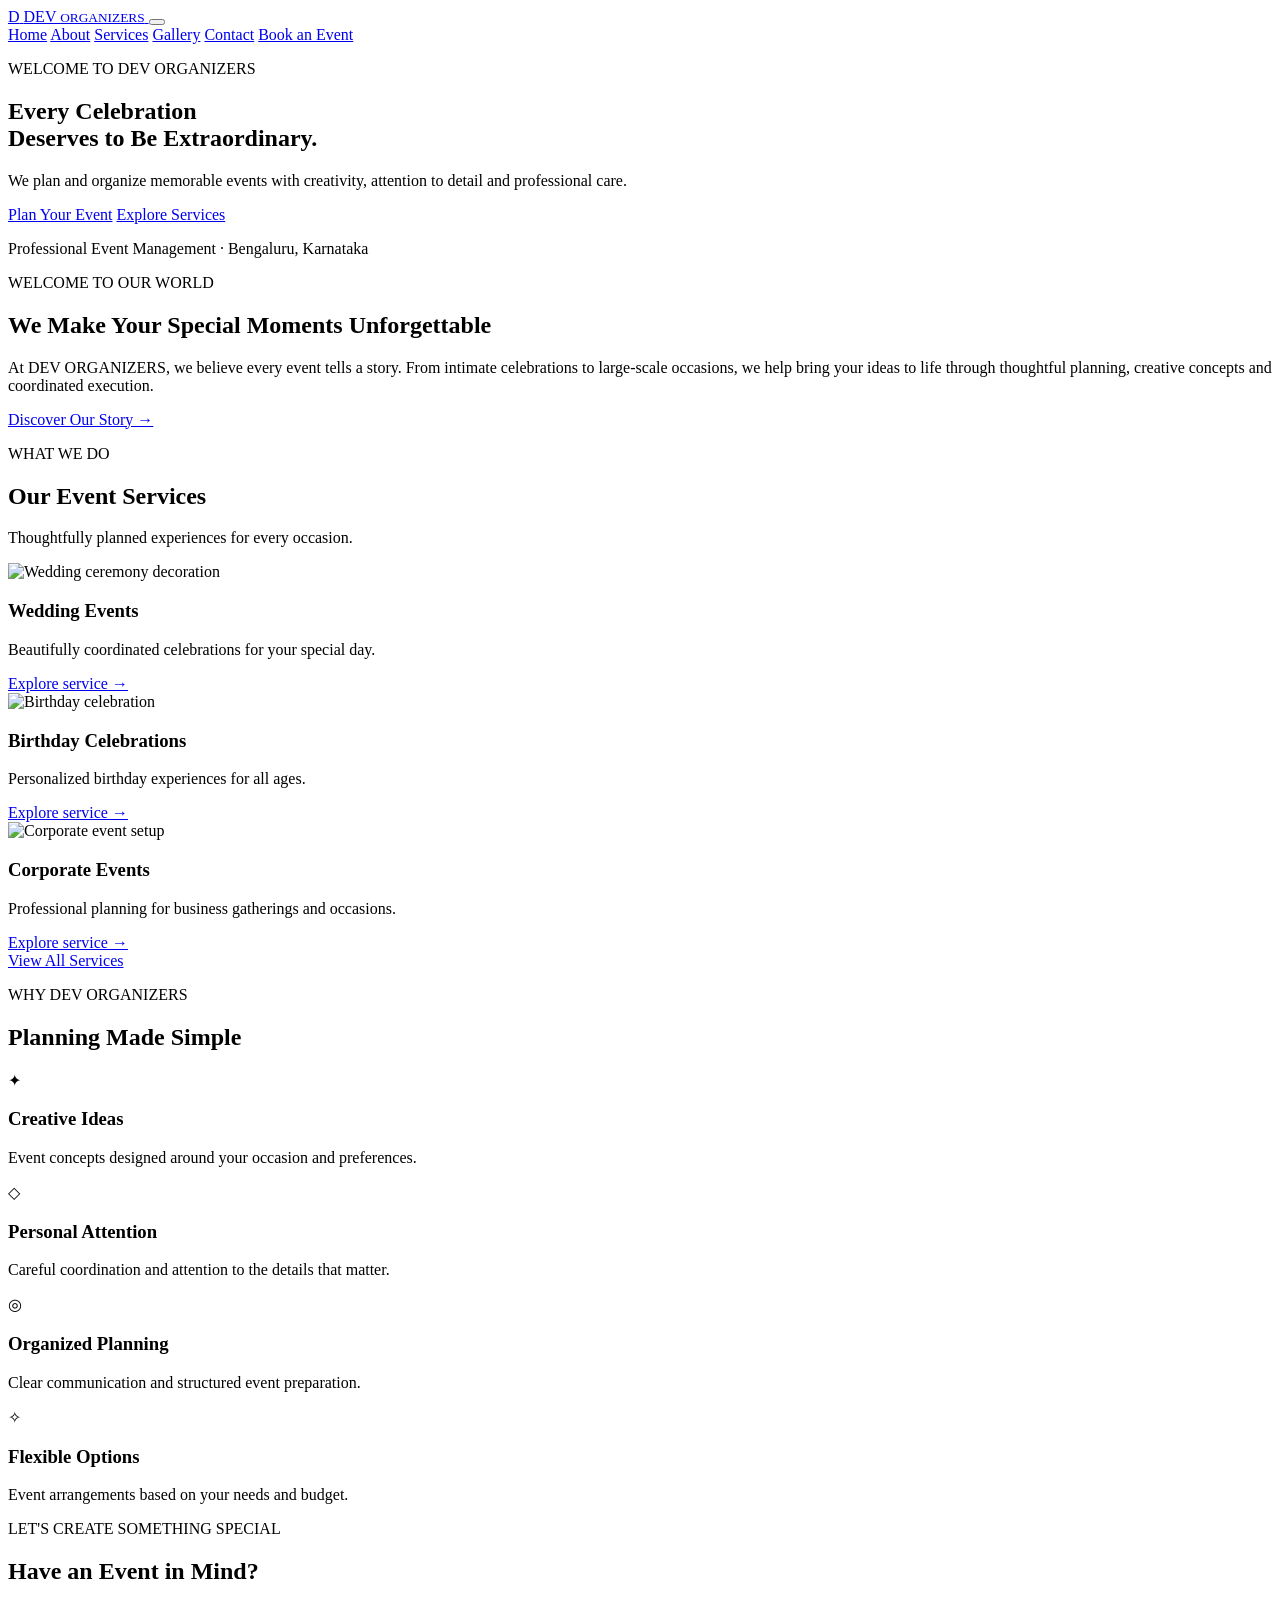
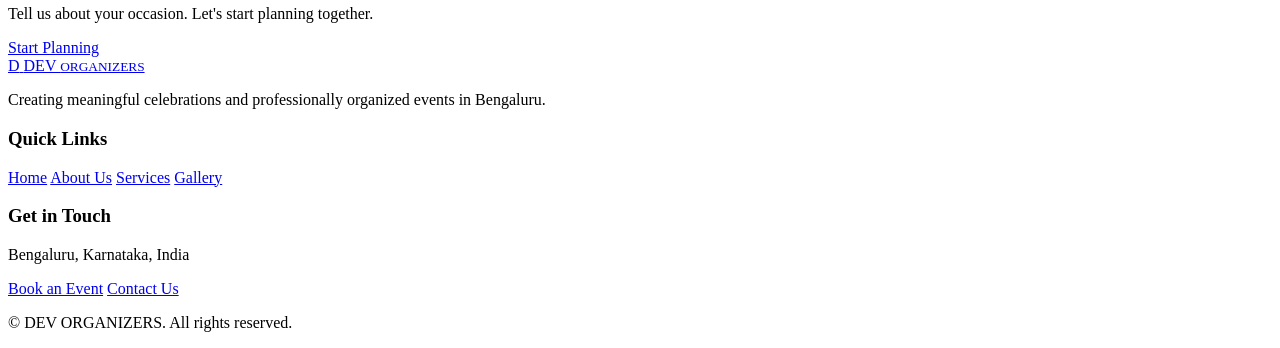
==== index.html @ 086a0379 "index.html" ====
<!DOCTYPE html>
<html lang="en">
<head>
  <meta charset="UTF-8">
  <meta name="viewport" content="width=device-width, initial-scale=1.0">
  <meta name="description" content="DEV ORGANIZERS - Professional event management in Bengaluru. Weddings, birthdays, corporate events and celebrations planned with care.">
  <meta name="keywords" content="event management Bengaluru, wedding planner, birthday events, corporate events, DEV ORGANIZERS">
  <meta name="author" content="DEV ORGANIZERS">
  <title>DEV ORGANIZERS | Professional Event Management</title>
  <link rel="icon" href="images/logo.png">
  <link rel="preconnect" href="https://fonts.googleapis.com">
  <link rel="preconnect" href="https://fonts.gstatic.com" crossorigin>
  <link href="https://fonts.googleapis.com/css2?family=DM+Sans:wght@400;500;600;700&family=Playfair+Display:wght@500;600;700&display=swap" rel="stylesheet">
  <link rel="stylesheet" href="css/style.css">
  <link rel="stylesheet" href="css/responsive.css">
  <script src="js/script.js" defer></script>
</head>
<body>

<header class="site-header">
  <div class="container nav-container">
    <a class="logo" href="index.html">
      <span class="logo-mark">D</span>
      <span>DEV <small>ORGANIZERS</small></span>
    </a>

    <button class="menu-toggle" id="menuToggle" aria-label="Open navigation" aria-expanded="false">
      <span></span><span></span><span></span>
    </button>

    <nav class="nav-links" id="navLinks">
      <a class="active" href="index.html">Home</a>
      <a href="about.html">About</a>
      <a href="services.html">Services</a>
      <a href="gallery.html">Gallery</a>
      <a href="contact.html">Contact</a>
      <a class="nav-book" href="booking.html">Book an Event</a>
    </nav>
  </div>
</header>

<main>
  <section class="hero">
    <div class="hero-overlay"></div>
    <div class="container hero-content">
      <p class="eyebrow">WELCOME TO DEV ORGANIZERS</p>
      <h1>Every Celebration<br>Deserves to Be <span>Extraordinary.</span></h1>
      <p class="hero-description">
        We plan and organize memorable events with creativity,
        attention to detail and professional care.
      </p>
      <div class="hero-buttons">
        <a href="booking.html" class="btn btn-gold">Plan Your Event</a>
        <a href="services.html" class="btn btn-outline">Explore Services</a>
      </div>
      <p class="hero-location">Professional Event Management · Bengaluru, Karnataka</p>
    </div>
  </section>

  <section class="intro section-padding">
    <div class="container intro-grid">
      <div>
        <p class="eyebrow">WELCOME TO OUR WORLD</p>
        <h2 class="section-title">We Make Your Special Moments <span>Unforgettable</span></h2>
      </div>
      <div>
        <p class="body-text">
          At DEV ORGANIZERS, we believe every event tells a story.
          From intimate celebrations to large-scale occasions, we help
          bring your ideas to life through thoughtful planning,
          creative concepts and coordinated execution.
        </p>
        <a href="about.html" class="text-link">Discover Our Story →</a>
      </div>
    </div>
  </section>

  <section class="services-preview section-padding section-dark">
    <div class="container">
      <div class="section-heading center">
        <p class="eyebrow">WHAT WE DO</p>
        <h2 class="section-title">Our Event <span>Services</span></h2>
        <p class="body-text">Thoughtfully planned experiences for every occasion.</p>
      </div>

      <div class="card-grid">
        <article class="service-card">
          <img src="https://images.unsplash.com/photo-1519741497674-611481863552?auto=format&fit=crop&w=900&q=85" alt="Wedding ceremony decoration">
          <div class="service-card-content">
            <h3>Wedding Events</h3>
            <p>Beautifully coordinated celebrations for your special day.</p>
            <a href="services.html" class="text-link">Explore service →</a>
          </div>
        </article>

        <article class="service-card">
          <img src="https://images.unsplash.com/photo-1530103862676-de8c9debad1d?auto=format&fit=crop&w=900&q=85" alt="Birthday celebration">
          <div class="service-card-content">
            <h3>Birthday Celebrations</h3>
            <p>Personalized birthday experiences for all ages.</p>
            <a href="services.html" class="text-link">Explore service →</a>
          </div>
        </article>

        <article class="service-card">
          <img src="https://images.unsplash.com/photo-1511795409834-ef04bbd61622?auto=format&fit=crop&w=900&q=85" alt="Corporate event setup">
          <div class="service-card-content">
            <h3>Corporate Events</h3>
            <p>Professional planning for business gatherings and occasions.</p>
            <a href="services.html" class="text-link">Explore service →</a>
          </div>
        </article>
      </div>

      <div class="center section-action">
        <a href="services.html" class="btn btn-outline">View All Services</a>
      </div>
    </div>
  </section>

  <section class="why-us section-padding">
    <div class="container">
      <div class="section-heading center">
        <p class="eyebrow">WHY DEV ORGANIZERS</p>
        <h2 class="section-title">Planning Made <span>Simple</span></h2>
      </div>
      <div class="feature-grid">
        <div class="feature">
          <div class="feature-icon">✦</div>
          <h3>Creative Ideas</h3>
          <p>Event concepts designed around your occasion and preferences.</p>
        </div>
        <div class="feature">
          <div class="feature-icon">◇</div>
          <h3>Personal Attention</h3>
          <p>Careful coordination and attention to the details that matter.</p>
        </div>
        <div class="feature">
          <div class="feature-icon">◎</div>
          <h3>Organized Planning</h3>
          <p>Clear communication and structured event preparation.</p>
        </div>
        <div class="feature">
          <div class="feature-icon">✧</div>
          <h3>Flexible Options</h3>
          <p>Event arrangements based on your needs and budget.</p>
        </div>
      </div>
    </div>
  </section>

  <section class="cta-section">
    <div class="container cta-content">
      <p class="eyebrow">LET'S CREATE SOMETHING SPECIAL</p>
      <h2>Have an Event in Mind?</h2>
      <p>Tell us about your occasion. Let's start planning together.</p>
      <a href="booking.html" class="btn btn-gold">Start Planning</a>
    </div>
  </section>
</main>

<footer class="site-footer">
  <div class="container footer-grid">
    <div>
      <a class="logo footer-logo" href="index.html">
        <span class="logo-mark">D</span>
        <span>DEV <small>ORGANIZERS</small></span>
      </a>
      <p>Creating meaningful celebrations and professionally organized events in Bengaluru.</p>
    </div>
    <div>
      <h3>Quick Links</h3>
      <a href="index.html">Home</a>
      <a href="about.html">About Us</a>
      <a href="services.html">Services</a>
      <a href="gallery.html">Gallery</a>
    </div>
    <div>
      <h3>Get in Touch</h3>
      <p>Bengaluru, Karnataka, India</p>
      <a href="booking.html">Book an Event</a>
      <a href="contact.html">Contact Us</a>
    </div>
  </div>
  <div class="footer-bottom">
    <p>© <span id="year"></span> DEV ORGANIZERS. All rights reserved.</p>
  </div>
</footer>

</body>
</html>
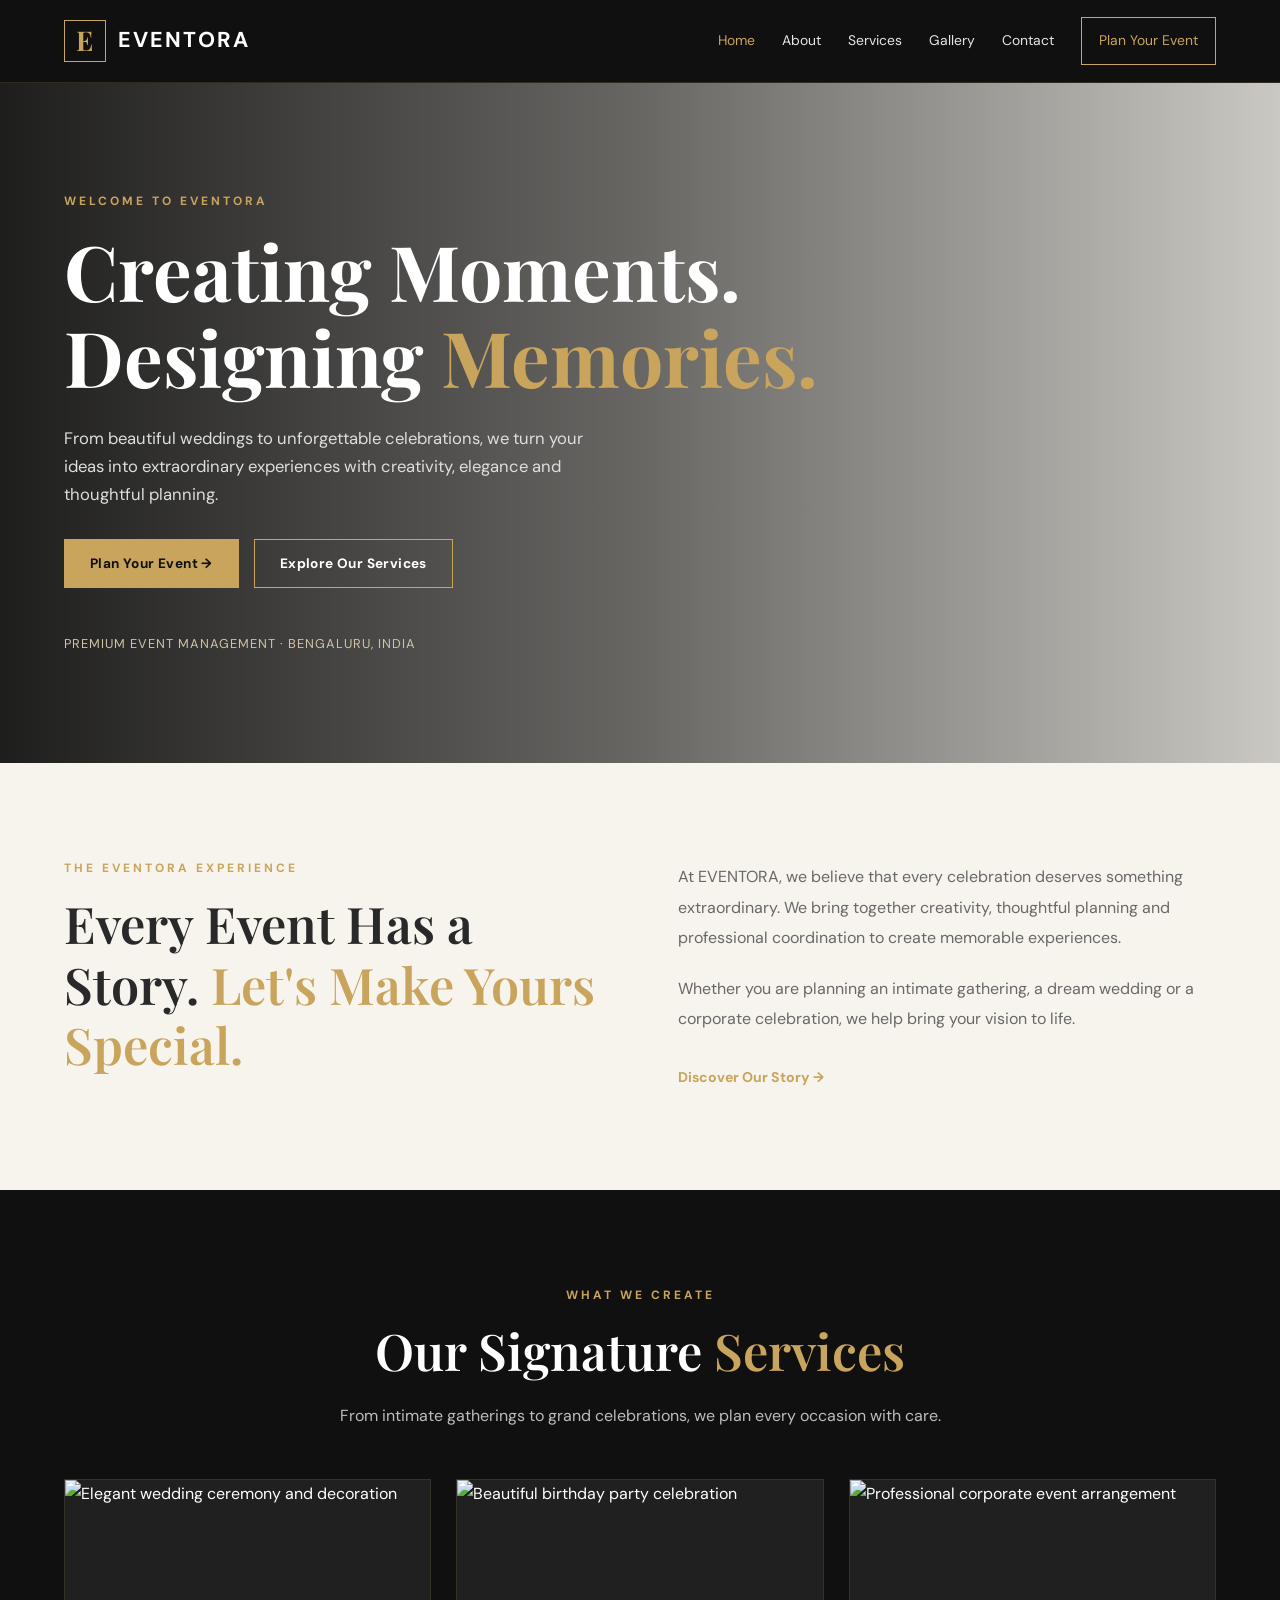
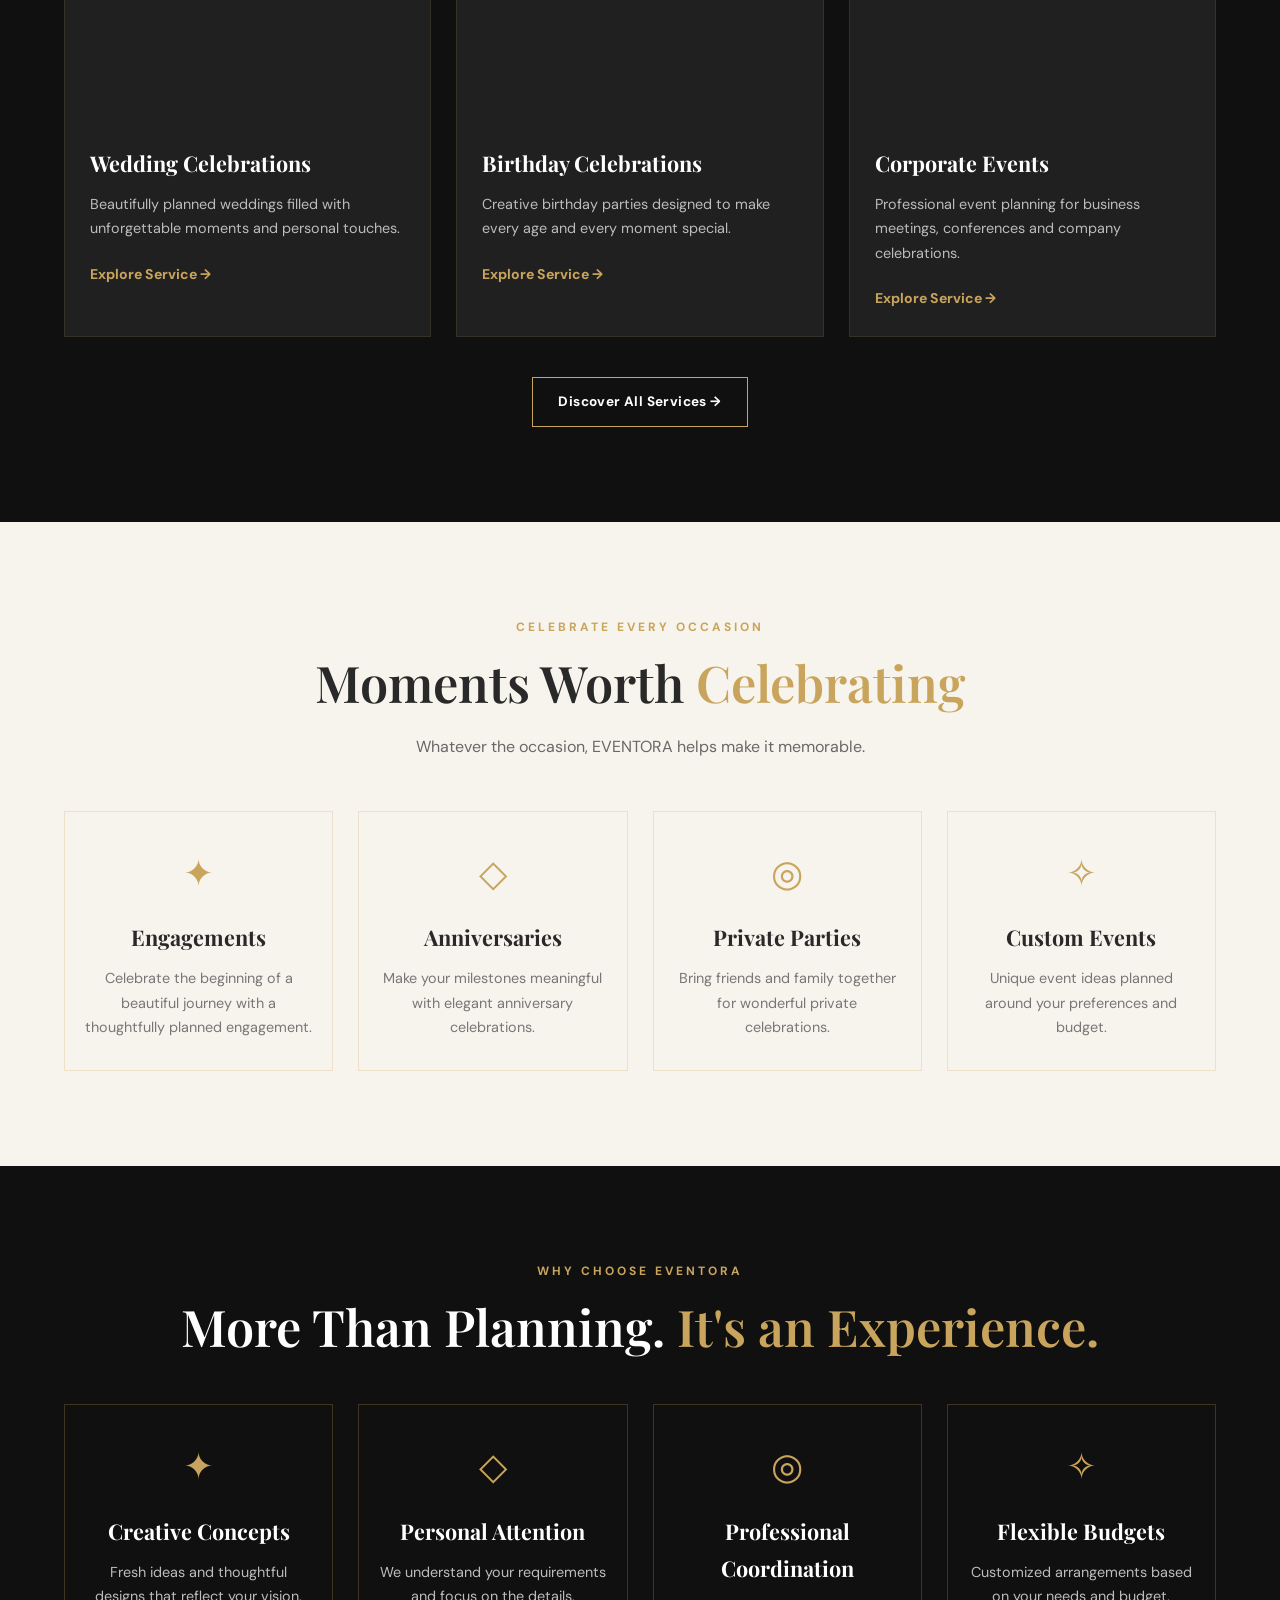
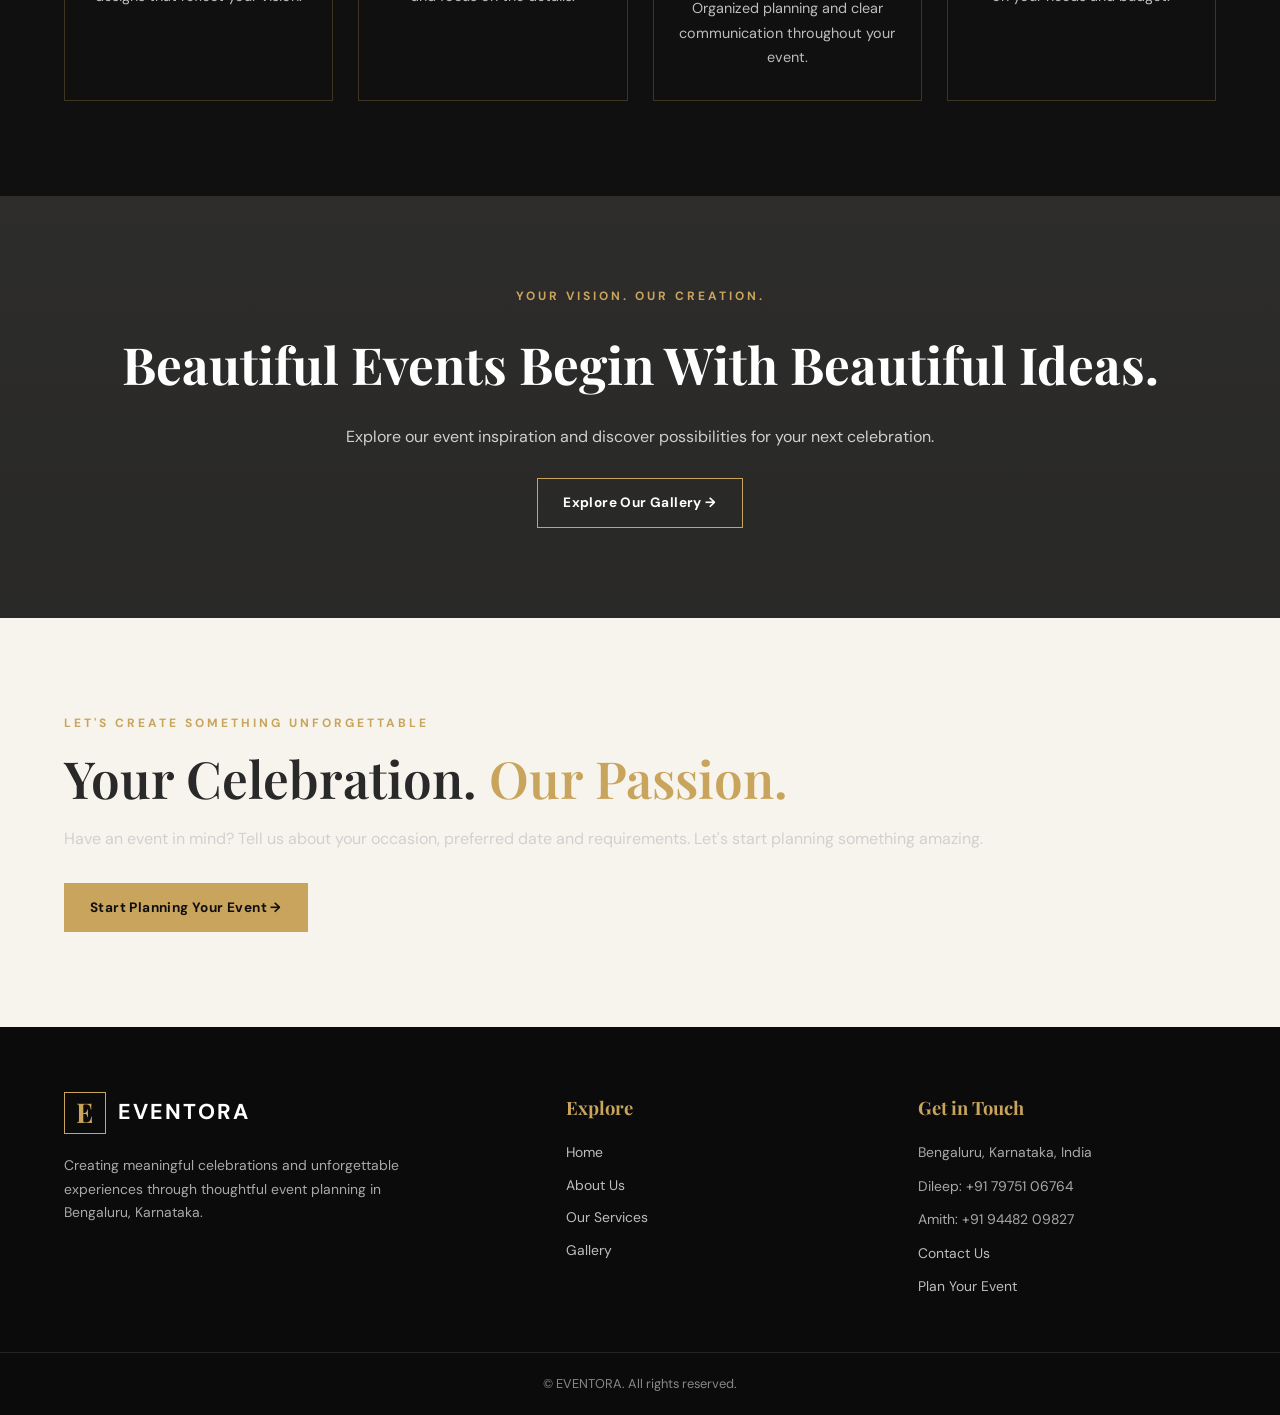
==== commit 2c0be996: "Update index.html" ====
--- a/index.html
+++ b/index.html
@@ -4,29 +4,46 @@
 <head>
   <meta charset="UTF-8">
   <meta name="viewport" content="width=device-width, initial-scale=1.0">
-  <meta name="description" content="DEV ORGANIZERS - Professional event management in Bengaluru. Weddings, birthdays, corporate events and celebrations planned with care.">
-  <meta name="keywords" content="event management Bengaluru, wedding planner, birthday events, corporate events, DEV ORGANIZERS">
-  <meta name="author" content="DEV ORGANIZERS">
-  <title>DEV ORGANIZERS | Professional Event Management</title>
-  <link rel="icon" href="images/logo.png">
+
+  <!-- SEO -->
+  <meta name="description" content="EVENTORA is your event management partner in Bengaluru. We plan weddings, birthdays, corporate events and unforgettable celebrations.">
+  <meta name="keywords" content="EVENTORA, event management Bengaluru, wedding planner Bengaluru, birthday party planner, corporate events">
+  <meta name="author" content="EVENTORA">
+  <meta name="theme-color" content="#111111">
+
+  <title>EVENTORA | Premium Event Management in Bengaluru</title>
+
   <link rel="preconnect" href="https://fonts.googleapis.com">
   <link rel="preconnect" href="https://fonts.gstatic.com" crossorigin>
+
   <link href="https://fonts.googleapis.com/css2?family=DM+Sans:wght@400;500;600;700&family=Playfair+Display:wght@500;600;700&display=swap" rel="stylesheet">
+
   <link rel="stylesheet" href="css/style.css">
   <link rel="stylesheet" href="css/responsive.css">
+
   <script src="js/script.js" defer></script>
 </head>
+
 <body>
+
+<!-- ================= HEADER ================= -->
 
 <header class="site-header">
   <div class="container nav-container">
-    <a class="logo" href="index.html">
-      <span class="logo-mark">D</span>
-      <span>DEV <small>ORGANIZERS</small></span>
+
+    <a class="logo" href="index.html" aria-label="EVENTORA Home">
+      <span class="logo-mark">E</span>
+      <span>EVENTORA</span>
     </a>
 
-    <button class="menu-toggle" id="menuToggle" aria-label="Open navigation" aria-expanded="false">
-      <span></span><span></span><span></span>
+    <button
+      class="menu-toggle"
+      id="menuToggle"
+      aria-label="Open navigation"
+      aria-expanded="false">
+      <span></span>
+      <span></span>
+      <span></span>
     </button>
 
     <nav class="nav-links" id="navLinks">
@@ -35,157 +52,473 @@
       <a href="services.html">Services</a>
       <a href="gallery.html">Gallery</a>
       <a href="contact.html">Contact</a>
-      <a class="nav-book" href="booking.html">Book an Event</a>
+      <a class="nav-book" href="booking.html">Plan Your Event</a>
     </nav>
+
   </div>
 </header>
 
+
 <main>
-  <section class="hero">
-    <div class="hero-overlay"></div>
-    <div class="container hero-content">
-      <p class="eyebrow">WELCOME TO DEV ORGANIZERS</p>
-      <h1>Every Celebration<br>Deserves to Be <span>Extraordinary.</span></h1>
-      <p class="hero-description">
-        We plan and organize memorable events with creativity,
-        attention to detail and professional care.
+
+<!-- ================= HERO SECTION ================= -->
+
+<section class="hero">
+
+  <div class="hero-overlay"></div>
+
+  <div class="container hero-content">
+
+    <p class="eyebrow">WELCOME TO EVENTORA</p>
+
+    <h1>
+      Creating Moments.<br>
+      Designing <span>Memories.</span>
+    </h1>
+
+    <p class="hero-description">
+      From beautiful weddings to unforgettable celebrations,
+      we turn your ideas into extraordinary experiences
+      with creativity, elegance and thoughtful planning.
+    </p>
+
+    <div class="hero-buttons">
+
+      <a href="booking.html" class="btn btn-gold">
+        Plan Your Event →
+      </a>
+
+      <a href="services.html" class="btn btn-outline">
+        Explore Our Services
+      </a>
+
+    </div>
+
+    <p class="hero-location">
+      PREMIUM EVENT MANAGEMENT · BENGALURU, INDIA
+    </p>
+
+  </div>
+
+</section>
+
+
+<!-- ================= INTRODUCTION ================= -->
+
+<section class="intro section-padding">
+
+  <div class="container intro-grid">
+
+    <div>
+
+      <p class="eyebrow">THE EVENTORA EXPERIENCE</p>
+
+      <h2 class="section-title">
+        Every Event Has a Story.
+        <span>Let's Make Yours Special.</span>
+      </h2>
+
+    </div>
+
+    <div>
+
+      <p class="body-text">
+        At EVENTORA, we believe that every celebration deserves
+        something extraordinary. We bring together creativity,
+        thoughtful planning and professional coordination
+        to create memorable experiences.
       </p>
-      <div class="hero-buttons">
-        <a href="booking.html" class="btn btn-gold">Plan Your Event</a>
-        <a href="services.html" class="btn btn-outline">Explore Services</a>
-      </div>
-      <p class="hero-location">Professional Event Management · Bengaluru, Karnataka</p>
-    </div>
-  </section>
-
-  <section class="intro section-padding">
-    <div class="container intro-grid">
-      <div>
-        <p class="eyebrow">WELCOME TO OUR WORLD</p>
-        <h2 class="section-title">We Make Your Special Moments <span>Unforgettable</span></h2>
-      </div>
-      <div>
-        <p class="body-text">
-          At DEV ORGANIZERS, we believe every event tells a story.
-          From intimate celebrations to large-scale occasions, we help
-          bring your ideas to life through thoughtful planning,
-          creative concepts and coordinated execution.
-        </p>
-        <a href="about.html" class="text-link">Discover Our Story →</a>
-      </div>
-    </div>
-  </section>
-
-  <section class="services-preview section-padding section-dark">
-    <div class="container">
-      <div class="section-heading center">
-        <p class="eyebrow">WHAT WE DO</p>
-        <h2 class="section-title">Our Event <span>Services</span></h2>
-        <p class="body-text">Thoughtfully planned experiences for every occasion.</p>
-      </div>
-
-      <div class="card-grid">
-        <article class="service-card">
-          <img src="https://images.unsplash.com/photo-1519741497674-611481863552?auto=format&fit=crop&w=900&q=85" alt="Wedding ceremony decoration">
-          <div class="service-card-content">
-            <h3>Wedding Events</h3>
-            <p>Beautifully coordinated celebrations for your special day.</p>
-            <a href="services.html" class="text-link">Explore service →</a>
-          </div>
-        </article>
-
-        <article class="service-card">
-          <img src="https://images.unsplash.com/photo-1530103862676-de8c9debad1d?auto=format&fit=crop&w=900&q=85" alt="Birthday celebration">
-          <div class="service-card-content">
-            <h3>Birthday Celebrations</h3>
-            <p>Personalized birthday experiences for all ages.</p>
-            <a href="services.html" class="text-link">Explore service →</a>
-          </div>
-        </article>
-
-        <article class="service-card">
-          <img src="https://images.unsplash.com/photo-1511795409834-ef04bbd61622?auto=format&fit=crop&w=900&q=85" alt="Corporate event setup">
-          <div class="service-card-content">
-            <h3>Corporate Events</h3>
-            <p>Professional planning for business gatherings and occasions.</p>
-            <a href="services.html" class="text-link">Explore service →</a>
-          </div>
-        </article>
-      </div>
-
-      <div class="center section-action">
-        <a href="services.html" class="btn btn-outline">View All Services</a>
-      </div>
-    </div>
-  </section>
-
-  <section class="why-us section-padding">
-    <div class="container">
-      <div class="section-heading center">
-        <p class="eyebrow">WHY DEV ORGANIZERS</p>
-        <h2 class="section-title">Planning Made <span>Simple</span></h2>
-      </div>
-      <div class="feature-grid">
-        <div class="feature">
-          <div class="feature-icon">✦</div>
-          <h3>Creative Ideas</h3>
-          <p>Event concepts designed around your occasion and preferences.</p>
+
+      <p class="body-text">
+        Whether you are planning an intimate gathering,
+        a dream wedding or a corporate celebration,
+        we help bring your vision to life.
+      </p>
+
+      <a href="about.html" class="text-link">
+        Discover Our Story →
+      </a>
+
+    </div>
+
+  </div>
+
+</section>
+
+
+<!-- ================= SERVICES ================= -->
+
+<section class="services-preview section-padding section-dark">
+
+  <div class="container">
+
+    <div class="section-heading center">
+
+      <p class="eyebrow">WHAT WE CREATE</p>
+
+      <h2 class="section-title">
+        Our Signature <span>Services</span>
+      </h2>
+
+      <p class="body-text">
+        From intimate gatherings to grand celebrations,
+        we plan every occasion with care.
+      </p>
+
+    </div>
+
+
+    <div class="card-grid">
+
+      <!-- WEDDINGS -->
+      <article class="service-card">
+
+        <img
+          src="https://images.unsplash.com/photo-1519741497674-611481863552?auto=format&fit=crop&w=1000&q=85"
+          alt="Elegant wedding ceremony and decoration"
+          loading="lazy">
+
+        <div class="service-card-content">
+
+          <h3>Wedding Celebrations</h3>
+
+          <p>
+            Beautifully planned weddings filled with
+            unforgettable moments and personal touches.
+          </p>
+
+          <a href="services.html" class="text-link">
+            Explore Service →
+          </a>
+
         </div>
-        <div class="feature">
-          <div class="feature-icon">◇</div>
-          <h3>Personal Attention</h3>
-          <p>Careful coordination and attention to the details that matter.</p>
+
+      </article>
+
+
+      <!-- BIRTHDAYS -->
+      <article class="service-card">
+
+        <img
+          src="https://images.unsplash.com/photo-1530103862676-de8c9debad1d?auto=format&fit=crop&w=1000&q=85"
+          alt="Beautiful birthday party celebration"
+          loading="lazy">
+
+        <div class="service-card-content">
+
+          <h3>Birthday Celebrations</h3>
+
+          <p>
+            Creative birthday parties designed to make
+            every age and every moment special.
+          </p>
+
+          <a href="services.html" class="text-link">
+            Explore Service →
+          </a>
+
         </div>
-        <div class="feature">
-          <div class="feature-icon">◎</div>
-          <h3>Organized Planning</h3>
-          <p>Clear communication and structured event preparation.</p>
+
+      </article>
+
+
+      <!-- CORPORATE -->
+      <article class="service-card">
+
+        <img
+          src="https://images.unsplash.com/photo-1511795409834-ef04bbd61622?auto=format&fit=crop&w=1000&q=85"
+          alt="Professional corporate event arrangement"
+          loading="lazy">
+
+        <div class="service-card-content">
+
+          <h3>Corporate Events</h3>
+
+          <p>
+            Professional event planning for business
+            meetings, conferences and company celebrations.
+          </p>
+
+          <a href="services.html" class="text-link">
+            Explore Service →
+          </a>
+
         </div>
-        <div class="feature">
-          <div class="feature-icon">✧</div>
-          <h3>Flexible Options</h3>
-          <p>Event arrangements based on your needs and budget.</p>
-        </div>
-      </div>
-    </div>
-  </section>
-
-  <section class="cta-section">
-    <div class="container cta-content">
-      <p class="eyebrow">LET'S CREATE SOMETHING SPECIAL</p>
-      <h2>Have an Event in Mind?</h2>
-      <p>Tell us about your occasion. Let's start planning together.</p>
-      <a href="booking.html" class="btn btn-gold">Start Planning</a>
-    </div>
-  </section>
+
+      </article>
+
+    </div>
+
+
+    <div class="center section-action">
+
+      <a href="services.html" class="btn btn-outline">
+        Discover All Services →
+      </a>
+
+    </div>
+
+  </div>
+
+</section>
+
+
+<!-- ================= EVENT TYPES ================= -->
+
+<section class="why-us section-padding">
+
+  <div class="container">
+
+    <div class="section-heading center">
+
+      <p class="eyebrow">CELEBRATE EVERY OCCASION</p>
+
+      <h2 class="section-title">
+        Moments Worth <span>Celebrating</span>
+      </h2>
+
+      <p class="body-text">
+        Whatever the occasion, EVENTORA helps make it memorable.
+      </p>
+
+    </div>
+
+
+    <div class="feature-grid">
+
+      <div class="feature">
+        <div class="feature-icon">✦</div>
+        <h3>Engagements</h3>
+        <p>
+          Celebrate the beginning of a beautiful journey
+          with a thoughtfully planned engagement.
+        </p>
+      </div>
+
+      <div class="feature">
+        <div class="feature-icon">◇</div>
+        <h3>Anniversaries</h3>
+        <p>
+          Make your milestones meaningful with
+          elegant anniversary celebrations.
+        </p>
+      </div>
+
+      <div class="feature">
+        <div class="feature-icon">◎</div>
+        <h3>Private Parties</h3>
+        <p>
+          Bring friends and family together for
+          wonderful private celebrations.
+        </p>
+      </div>
+
+      <div class="feature">
+        <div class="feature-icon">✧</div>
+        <h3>Custom Events</h3>
+        <p>
+          Unique event ideas planned around
+          your preferences and budget.
+        </p>
+      </div>
+
+    </div>
+
+  </div>
+
+</section>
+
+
+<!-- ================= WHY EVENTORA ================= -->
+
+<section class="services-preview section-padding section-dark">
+
+  <div class="container">
+
+    <div class="section-heading center">
+
+      <p class="eyebrow">WHY CHOOSE EVENTORA</p>
+
+      <h2 class="section-title">
+        More Than Planning.
+        <span>It's an Experience.</span>
+      </h2>
+
+    </div>
+
+
+    <div class="feature-grid">
+
+      <div class="feature">
+        <div class="feature-icon">✦</div>
+        <h3>Creative Concepts</h3>
+        <p>
+          Fresh ideas and thoughtful designs
+          that reflect your vision.
+        </p>
+      </div>
+
+      <div class="feature">
+        <div class="feature-icon">◇</div>
+        <h3>Personal Attention</h3>
+        <p>
+          We understand your requirements
+          and focus on the details.
+        </p>
+      </div>
+
+      <div class="feature">
+        <div class="feature-icon">◎</div>
+        <h3>Professional Coordination</h3>
+        <p>
+          Organized planning and clear
+          communication throughout your event.
+        </p>
+      </div>
+
+      <div class="feature">
+        <div class="feature-icon">✧</div>
+        <h3>Flexible Budgets</h3>
+        <p>
+          Customized arrangements based
+          on your needs and budget.
+        </p>
+      </div>
+
+    </div>
+
+  </div>
+
+</section>
+
+
+<!-- ================= GALLERY BANNER ================= -->
+
+<section class="cta-section">
+
+  <div class="container cta-content">
+
+    <p class="eyebrow">YOUR VISION. OUR CREATION.</p>
+
+    <h2>Beautiful Events Begin With Beautiful Ideas.</h2>
+
+    <p>
+      Explore our event inspiration and discover
+      possibilities for your next celebration.
+    </p>
+
+    <a href="gallery.html" class="btn btn-outline">
+      Explore Our Gallery →
+    </a>
+
+  </div>
+
+</section>
+
+
+<!-- ================= FINAL BOOKING CTA ================= -->
+
+<section class="why-us section-padding">
+
+  <div class="container">
+
+    <div class="cta-content">
+
+      <p class="eyebrow">LET'S CREATE SOMETHING UNFORGETTABLE</p>
+
+      <h2 class="section-title">
+        Your Celebration.
+        <span>Our Passion.</span>
+      </h2>
+
+      <p class="body-text">
+        Have an event in mind? Tell us about your occasion,
+        preferred date and requirements.
+        Let's start planning something amazing.
+      </p>
+
+      <a href="booking.html" class="btn btn-gold">
+        Start Planning Your Event →
+      </a>
+
+    </div>
+
+  </div>
+
+</section>
+
 </main>
 
+
+<!-- ================= FOOTER ================= -->
+
 <footer class="site-footer">
+
   <div class="container footer-grid">
+
+
+    <!-- BRAND -->
     <div>
+
       <a class="logo footer-logo" href="index.html">
-        <span class="logo-mark">D</span>
-        <span>DEV <small>ORGANIZERS</small></span>
+
+        <span class="logo-mark">E</span>
+
+        <span>EVENTORA</span>
+
       </a>
-      <p>Creating meaningful celebrations and professionally organized events in Bengaluru.</p>
-    </div>
+
+      <p>
+        Creating meaningful celebrations and unforgettable
+        experiences through thoughtful event planning
+        in Bengaluru, Karnataka.
+      </p>
+
+    </div>
+
+
+    <!-- QUICK LINKS -->
     <div>
-      <h3>Quick Links</h3>
+
+      <h3>Explore</h3>
+
       <a href="index.html">Home</a>
       <a href="about.html">About Us</a>
-      <a href="services.html">Services</a>
+      <a href="services.html">Our Services</a>
       <a href="gallery.html">Gallery</a>
-    </div>
+
+    </div>
+
+
+    <!-- CONTACT -->
     <div>
+
       <h3>Get in Touch</h3>
+
       <p>Bengaluru, Karnataka, India</p>
-      <a href="booking.html">Book an Event</a>
+
+      <p>Dileep: +91 79751 06764</p>
+
+      <p>Amith: +91 94482 09827</p>
+
       <a href="contact.html">Contact Us</a>
-    </div>
-  </div>
+
+      <a href="booking.html">Plan Your Event</a>
+
+    </div>
+
+  </div>
+
+
   <div class="footer-bottom">
-    <p>© <span id="year"></span> DEV ORGANIZERS. All rights reserved.</p>
-  </div>
+
+    <p>
+      © <span id="year"></span> EVENTORA.
+      All rights reserved.
+    </p>
+
+  </div>
+
 </footer>
 
 </body>
--- a/css/style.css
+++ b/css/style.css
@@ -0,0 +1,907 @@
+
+/* =========================================
+   DEV ORGANIZERS - MAIN STYLESHEET
+   ========================================= */
+
+:root {
+  --gold: #c9a45c;
+  --gold-light: #e2c98f;
+  --black: #101010;
+  --dark: #171717;
+  --dark-card: #202020;
+  --cream: #f7f4ed;
+  --white: #ffffff;
+  --muted: #a9a9a9;
+  --text: #292929;
+  --border: rgba(201, 164, 92, 0.25);
+  --heading: "Playfair Display", Georgia, serif;
+  --body: "DM Sans", Arial, sans-serif;
+}
+
+* {
+  margin: 0;
+  padding: 0;
+  box-sizing: border-box;
+}
+
+html {
+  scroll-behavior: smooth;
+}
+
+body {
+  font-family: var(--body);
+  color: var(--text);
+  background: var(--cream);
+  line-height: 1.7;
+}
+
+img {
+  display: block;
+  max-width: 100%;
+}
+
+a {
+  text-decoration: none;
+  color: inherit;
+}
+
+button, input, select, textarea {
+  font: inherit;
+}
+
+button, a {
+  -webkit-tap-highlight-color: transparent;
+}
+
+.container {
+  width: min(1160px, 90%);
+  margin: 0 auto;
+}
+
+.section-padding {
+  padding: 95px 0;
+}
+
+.section-dark {
+  background: var(--black);
+  color: var(--white);
+}
+
+.section-heading {
+  margin-bottom: 48px;
+}
+
+.center {
+  text-align: center;
+}
+
+.eyebrow {
+  color: var(--gold);
+  font-size: 0.75rem;
+  font-weight: 700;
+  letter-spacing: 3px;
+  margin-bottom: 15px;
+}
+
+.section-title {
+  font-family: var(--heading);
+  font-size: clamp(2rem, 4vw, 3.15rem);
+  line-height: 1.2;
+  font-weight: 600;
+  margin-bottom: 20px;
+}
+
+.section-title span,
+.hero h1 span,
+.page-banner h1 span {
+  color: var(--gold);
+}
+
+.body-text {
+  color: #686868;
+  margin-bottom: 20px;
+  line-height: 1.9;
+}
+
+.section-dark .body-text {
+  color: #bdbdbd;
+}
+
+/* HEADER AND NAVIGATION */
+
+.site-header {
+  background: var(--black);
+  color: var(--white);
+  position: sticky;
+  top: 0;
+  z-index: 1000;
+  border-bottom: 1px solid rgba(201, 164, 92, 0.18);
+}
+
+.nav-container {
+  min-height: 82px;
+  display: flex;
+  align-items: center;
+  justify-content: space-between;
+  gap: 30px;
+}
+
+.logo {
+  display: inline-flex;
+  align-items: center;
+  gap: 12px;
+  color: var(--white);
+  font-size: 1.35rem;
+  font-weight: 700;
+  letter-spacing: 2px;
+  line-height: 1.1;
+}
+
+.logo small {
+  display: block;
+  color: var(--gold);
+  font-size: 0.63rem;
+  letter-spacing: 4px;
+  margin-top: 5px;
+}
+
+.logo-mark {
+  width: 42px;
+  height: 42px;
+  border: 1px solid var(--gold);
+  color: var(--gold);
+  display: grid;
+  place-items: center;
+  font-family: var(--heading);
+  font-size: 1.7rem;
+}
+
+.nav-links {
+  display: flex;
+  align-items: center;
+  gap: 27px;
+}
+
+.nav-links a {
+  font-size: 0.87rem;
+  color: #e5e5e5;
+  transition: color 0.25s;
+}
+
+.nav-links a:hover,
+.nav-links a.active {
+  color: var(--gold);
+}
+
+.nav-links .nav-book {
+  border: 1px solid var(--gold);
+  padding: 11px 17px;
+  color: var(--gold);
+}
+
+.nav-links .nav-book:hover,
+.nav-links .nav-book.active {
+  background: var(--gold);
+  color: var(--black);
+}
+
+.menu-toggle {
+  display: none;
+  background: none;
+  border: 0;
+  cursor: pointer;
+  padding: 8px;
+}
+
+.menu-toggle span {
+  display: block;
+  width: 25px;
+  height: 2px;
+  background: var(--gold);
+  margin: 5px;
+}
+
+/* BUTTONS */
+
+.btn {
+  display: inline-flex;
+  justify-content: center;
+  align-items: center;
+  min-height: 49px;
+  padding: 12px 25px;
+  font-weight: 700;
+  font-size: 0.85rem;
+  letter-spacing: 0.4px;
+  border: 1px solid transparent;
+  cursor: pointer;
+  transition: 0.25s ease;
+}
+
+.btn-gold {
+  color: var(--black);
+  background: var(--gold);
+}
+
+.btn-gold:hover {
+  background: var(--gold-light);
+  transform: translateY(-2px);
+}
+
+.btn-outline {
+  color: var(--white);
+  border-color: var(--gold);
+  background: transparent;
+}
+
+.btn-outline:hover {
+  background: var(--gold);
+  color: var(--black);
+}
+
+.btn-full {
+  width: 100%;
+}
+
+.text-link {
+  display: inline-block;
+  color: var(--gold);
+  font-size: 0.88rem;
+  font-weight: 700;
+  margin-top: 12px;
+}
+
+.text-link:hover {
+  color: #9c7737;
+}
+
+/* HOME HERO */
+
+.hero {
+  min-height: 680px;
+  position: relative;
+  display: flex;
+  align-items: center;
+  color: var(--white);
+  background:
+    url("https://images.unsplash.com/photo-1519167758481-83f550bb49b3?auto=format&fit=crop&w=2000&q=90")
+    center/cover no-repeat;
+}
+
+.hero-overlay {
+  position: absolute;
+  inset: 0;
+  background: linear-gradient(90deg, rgba(0,0,0,0.88), rgba(0,0,0,0.58), rgba(0,0,0,0.18));
+}
+
+.hero-content {
+  position: relative;
+  z-index: 1;
+  padding-top: 70px;
+  padding-bottom: 70px;
+}
+
+.hero h1 {
+  font-family: var(--heading);
+  font-size: clamp(2.8rem, 6vw, 5.1rem);
+  line-height: 1.12;
+  max-width: 780px;
+  margin-bottom: 25px;
+}
+
+.hero-description {
+  color: #dedede;
+  max-width: 540px;
+  font-size: 1.04rem;
+  margin-bottom: 30px;
+}
+
+.hero-buttons {
+  display: flex;
+  gap: 15px;
+  flex-wrap: wrap;
+}
+
+.hero-location {
+  margin-top: 45px;
+  color: #d1c4a7;
+  font-size: 0.8rem;
+  letter-spacing: 1px;
+}
+
+/* INTRO */
+
+.intro-grid {
+  display: grid;
+  grid-template-columns: 1fr 1fr;
+  gap: 75px;
+  align-items: center;
+}
+
+/* SERVICE CARDS */
+
+.card-grid {
+  display: grid;
+  grid-template-columns: repeat(3, 1fr);
+  gap: 25px;
+}
+
+.service-card {
+  background: var(--dark-card);
+  border: 1px solid rgba(201, 164, 92, 0.13);
+  overflow: hidden;
+}
+
+.service-card img {
+  width: 100%;
+  height: 240px;
+  object-fit: cover;
+  transition: transform 0.5s;
+}
+
+.service-card:hover img {
+  transform: scale(1.05);
+}
+
+.service-card-content {
+  padding: 25px;
+}
+
+.service-card h3,
+.feature h3,
+.info-card h3 {
+  font-family: var(--heading);
+  font-size: 1.35rem;
+  margin-bottom: 10px;
+}
+
+.service-card p {
+  color: #bcbcbc;
+  font-size: 0.9rem;
+  margin-bottom: 10px;
+}
+
+.section-action {
+  margin-top: 40px;
+}
+
+/* FEATURES */
+
+.feature-grid {
+  display: grid;
+  grid-template-columns: repeat(4, 1fr);
+  gap: 25px;
+  margin-top: 35px;
+}
+
+.feature {
+  text-align: center;
+  padding: 30px 20px;
+  border: 1px solid var(--border);
+}
+
+.feature-icon {
+  color: var(--gold);
+  font-size: 2.3rem;
+  margin-bottom: 15px;
+}
+
+.feature p {
+  color: #777;
+  font-size: 0.9rem;
+}
+
+.section-dark .feature p {
+  color: #bdbdbd;
+}
+
+.section-dark .feature {
+  border-color: rgba(201, 164, 92, 0.25);
+}
+
+/* CTA */
+
+.cta-section {
+  background:
+    linear-gradient(rgba(12,12,12,0.86), rgba(12,12,12,0.88)),
+    url("https://images.unsplash.com/photo-1470229722913-7c0e2dbbafd3?auto=format&fit=crop&w=1800&q=85")
+    center/cover no-repeat;
+  color: var(--white);
+  text-align: center;
+  padding: 90px 0;
+}
+
+.cta-content h2 {
+  font-family: var(--heading);
+  font-size: clamp(2rem, 4vw, 3.3rem);
+  margin-bottom: 15px;
+}
+
+.cta-content p:not(.eyebrow) {
+  color: #d0d0d0;
+  margin-bottom: 28px;
+}
+
+/* INNER PAGE BANNERS */
+
+.page-banner {
+  padding: 105px 0 90px;
+  color: var(--white);
+  background:
+    linear-gradient(rgba(0,0,0,0.78), rgba(0,0,0,0.78)),
+    url("https://images.unsplash.com/photo-1519167758481-83f550bb49b3?auto=format&fit=crop&w=1800&q=85")
+    center/cover no-repeat;
+}
+
+.page-banner h1 {
+  font-family: var(--heading);
+  font-size: clamp(2.5rem, 5vw, 4rem);
+  margin-bottom: 12px;
+}
+
+.page-banner p:not(.eyebrow) {
+  color: #ddd;
+}
+
+.breadcrumbs {
+  margin-top: 25px;
+  font-size: 0.82rem;
+  color: var(--gold);
+}
+
+.breadcrumbs a {
+  color: var(--white);
+}
+
+.about-banner {
+  background-position: center 40%;
+}
+
+.services-banner {
+  background-position: center;
+}
+
+.gallery-banner {
+  background-position: center 60%;
+}
+
+.booking-banner {
+  background-position: center;
+}
+
+.contact-banner {
+  background-position: center;
+}
+
+/* ABOUT PAGE */
+
+.about-grid {
+  display: grid;
+  grid-template-columns: 1fr 1fr;
+  gap: 65px;
+  align-items: center;
+}
+
+.about-image {
+  position: relative;
+}
+
+.about-image img {
+  width: 100%;
+  height: 490px;
+  object-fit: cover;
+}
+
+.image-caption {
+  position: absolute;
+  right: -15px;
+  bottom: 25px;
+  background: var(--gold);
+  color: var(--black);
+  padding: 14px 22px;
+  font-weight: 700;
+}
+
+.two-card-grid {
+  display: grid;
+  grid-template-columns: repeat(2, 1fr);
+  gap: 25px;
+}
+
+.info-card {
+  padding: 40px;
+  background: var(--dark-card);
+  border: 1px solid var(--border);
+}
+
+.info-card p {
+  color: #bdbdbd;
+}
+
+/* SERVICES PAGE */
+
+.service-list-grid {
+  display: grid;
+  grid-template-columns: repeat(2, 1fr);
+  gap: 25px;
+}
+
+.service-detail {
+  display: grid;
+  grid-template-columns: 42% 58%;
+  background: var(--white);
+  border: 1px solid #e9e2d4;
+  overflow: hidden;
+}
+
+.service-detail img {
+  width: 100%;
+  height: 100%;
+  min-height: 245px;
+  object-fit: cover;
+}
+
+.service-detail > div {
+  padding: 25px;
+}
+
+.service-number {
+  color: var(--gold);
+  font-size: 0.8rem;
+  font-weight: 700;
+  letter-spacing: 2px;
+}
+
+.service-detail h3 {
+  font-family: var(--heading);
+  font-size: 1.3rem;
+  margin: 7px 0 10px;
+}
+
+.service-detail p {
+  color: #747474;
+  font-size: 0.87rem;
+}
+
+/* GALLERY PAGE */
+
+.gallery-filters {
+  display: flex;
+  justify-content: center;
+  gap: 12px;
+  flex-wrap: wrap;
+  margin-bottom: 35px;
+}
+
+.filter-btn {
+  background: transparent;
+  border: 1px solid var(--gold);
+  color: var(--text);
+  padding: 10px 20px;
+  cursor: pointer;
+  font-size: 0.85rem;
+}
+
+.filter-btn.active,
+.filter-btn:hover {
+  background: var(--gold);
+  color: var(--black);
+}
+
+.gallery-grid {
+  display: grid;
+  grid-template-columns: repeat(3, 1fr);
+  gap: 20px;
+}
+
+.gallery-item {
+  position: relative;
+  overflow: hidden;
+  min-height: 270px;
+  background: var(--black);
+}
+
+.gallery-item img {
+  width: 100%;
+  height: 300px;
+  object-fit: cover;
+  transition: transform 0.4s;
+}
+
+.gallery-item:hover img {
+  transform: scale(1.06);
+}
+
+.gallery-item figcaption {
+  position: absolute;
+  left: 0;
+  right: 0;
+  bottom: 0;
+  padding: 35px 18px 16px;
+  color: var(--white);
+  font-weight: 600;
+  background: linear-gradient(transparent, rgba(0,0,0,0.8));
+}
+
+.gallery-item.hidden {
+  display: none;
+}
+
+.gallery-note {
+  color: #777;
+  font-size: 0.83rem;
+  text-align: center;
+  margin-top: 25px;
+}
+
+/* BOOKING FORM */
+
+.booking-layout {
+  display: grid;
+  grid-template-columns: 0.8fr 1.2fr;
+  gap: 55px;
+  align-items: start;
+}
+
+.booking-info {
+  padding-top: 25px;
+}
+
+.booking-benefit {
+  display: flex;
+  gap: 17px;
+  margin: 30px 0;
+}
+
+.booking-benefit > span {
+  color: var(--gold);
+  font-family: var(--heading);
+  font-size: 1.6rem;
+}
+
+.booking-benefit h3 {
+  font-family: var(--heading);
+  font-size: 1.15rem;
+}
+
+.booking-benefit p {
+  color: #777;
+  font-size: 0.9rem;
+}
+
+.booking-contact {
+  border-top: 1px solid var(--border);
+  padding-top: 20px;
+  margin-top: 30px;
+}
+
+.booking-contact p {
+  color: #888;
+  font-size: 0.85rem;
+}
+
+.form-card {
+  padding: 38px;
+  background: var(--white);
+  border: 1px solid #e8dfcf;
+  box-shadow: 0 15px 45px rgba(0,0,0,0.05);
+}
+
+.form-card h2 {
+  font-family: var(--heading);
+  font-size: 1.8rem;
+  margin-bottom: 5px;
+}
+
+.form-intro {
+  color: #777;
+  font-size: 0.85rem;
+  margin-bottom: 25px;
+}
+
+.form-row {
+  display: grid;
+  grid-template-columns: 1fr 1fr;
+  gap: 18px;
+}
+
+.form-group {
+  margin-bottom: 19px;
+}
+
+.form-group label {
+  display: block;
+  font-size: 0.85rem;
+  font-weight: 700;
+  margin-bottom: 7px;
+}
+
+.form-group input,
+.form-group select,
+.form-group textarea {
+  width: 100%;
+  padding: 13px 14px;
+  background: #fbfaf7;
+  border: 1px solid #ded8cc;
+  color: var(--text);
+  outline: none;
+  border-radius: 0;
+}
+
+.form-group input:focus,
+.form-group select:focus,
+.form-group textarea:focus {
+  border-color: var(--gold);
+  box-shadow: 0 0 0 2px rgba(201,164,92,0.12);
+}
+
+.form-group textarea {
+  resize: vertical;
+}
+
+.consent-label {
+  display: flex;
+  align-items: flex-start;
+  gap: 10px;
+  font-size: 0.82rem;
+  color: #666;
+  margin: 5px 0 20px;
+}
+
+.consent-label input {
+  margin-top: 5px;
+  accent-color: var(--gold);
+}
+
+.form-message {
+  margin-top: 15px;
+  font-size: 0.9rem;
+}
+
+.form-message.error {
+  color: #b42318;
+}
+
+.form-message.success {
+  color: #187344;
+}
+
+.form-disclaimer {
+  margin-top: 12px;
+  color: #888;
+  font-size: 0.76rem;
+}
+
+/* CONTACT PAGE */
+
+.contact-grid {
+  display: grid;
+  grid-template-columns: repeat(3, 1fr);
+  gap: 22px;
+}
+
+.contact-card {
+  text-align: center;
+  padding: 35px 20px;
+  background: var(--white);
+  border: 1px solid var(--border);
+}
+
+.contact-icon {
+  color: var(--gold);
+  font-size: 2.1rem;
+  margin-bottom: 12px;
+}
+
+.contact-card h3 {
+  font-family: var(--heading);
+  font-size: 1.25rem;
+  margin-bottom: 8px;
+}
+
+.contact-card p {
+  color: #777;
+  font-size: 0.9rem;
+}
+
+.contact-bottom {
+  display: grid;
+  grid-template-columns: 1fr 1fr;
+  gap: 50px;
+  align-items: center;
+  margin-top: 80px;
+}
+
+.map-placeholder {
+  min-height: 300px;
+  background: #e9e4d8;
+  display: flex;
+  flex-direction: column;
+  justify-content: center;
+  align-items: center;
+  text-align: center;
+  padding: 30px;
+}
+
+.map-pin {
+  color: var(--gold);
+  font-size: 3rem;
+}
+
+.map-placeholder h3 {
+  font-family: var(--heading);
+  font-size: 1.5rem;
+}
+
+.map-placeholder p {
+  color: #777;
+}
+
+/* FOOTER */
+
+.site-footer {
+  background: #0b0b0b;
+  color: var(--white);
+  padding-top: 65px;
+}
+
+.footer-grid {
+  display: grid;
+  grid-template-columns: 1.5fr 1fr 1fr;
+  gap: 55px;
+  padding-bottom: 45px;
+}
+
+.footer-logo {
+  margin-bottom: 20px;
+}
+
+.footer-grid p {
+  color: #a9a9a9;
+  font-size: 0.87rem;
+  max-width: 340px;
+  margin-bottom: 10px;
+}
+
+.footer-grid h3 {
+  color: var(--gold);
+  font-family: var(--heading);
+  font-size: 1.15rem;
+  margin-bottom: 18px;
+}
+
+.footer-grid > div > a:not(.logo) {
+  display: block;
+  color: #bdbdbd;
+  font-size: 0.87rem;
+  margin: 9px 0;
+}
+
+.footer-grid a:hover {
+  color: var(--gold);
+}
+
+.footer-bottom {
+  border-top: 1px solid rgba(255,255,255,0.1);
+  padding: 20px 5%;
+  text-align: center;
+}
+
+.footer-bottom p {
+  color: #888;
+  font-size: 0.8rem;
+}
+
+/* ACCESSIBILITY */
+
+a:focus-visible,
+button:focus-visible,
+input:focus-visible,
+select:focus-visible,
+textarea:focus-visible {
+  outline: 2px solid var(--gold);
+  outline-offset: 3px;
+}
+
+[hidden] {
+  display: none !important;
+}
--- a/css/responsive.css
+++ b/css/responsive.css
@@ -0,0 +1,247 @@
+
+/* =========================================
+   DEV ORGANIZERS - RESPONSIVE STYLES
+   ========================================= */
+
+@media (max-width: 1000px) {
+  .nav-links {
+    gap: 15px;
+  }
+
+  .nav-links a {
+    font-size: 0.8rem;
+  }
+
+  .intro-grid,
+  .about-grid {
+    gap: 35px;
+  }
+
+  .service-list-grid {
+    grid-template-columns: 1fr;
+  }
+
+  .feature-grid {
+    grid-template-columns: repeat(2, 1fr);
+  }
+
+  .booking-layout {
+    gap: 30px;
+  }
+}
+
+@media (max-width: 760px) {
+  .section-padding {
+    padding: 65px 0;
+  }
+
+  .nav-container {
+    min-height: 72px;
+  }
+
+  .menu-toggle {
+    display: block;
+  }
+
+  .nav-links {
+    display: none;
+    position: absolute;
+    top: 72px;
+    left: 0;
+    right: 0;
+    background: #101010;
+    padding: 20px 5% 25px;
+    border-top: 1px solid var(--border);
+    flex-direction: column;
+    align-items: stretch;
+    gap: 0;
+  }
+
+  .nav-links.open {
+    display: flex;
+  }
+
+  .nav-links a {
+    padding: 13px 5px;
+    border-bottom: 1px solid rgba(255,255,255,0.08);
+    font-size: 0.95rem;
+  }
+
+  .nav-links .nav-book {
+    text-align: center;
+    margin-top: 12px;
+  }
+
+  .hero {
+    min-height: 590px;
+    background-position: 58% center;
+  }
+
+  .hero-overlay {
+    background: rgba(0,0,0,0.68);
+  }
+
+  .hero h1 {
+    font-size: clamp(2.5rem, 11vw, 4rem);
+  }
+
+  .intro-grid,
+  .about-grid,
+  .booking-layout,
+  .contact-bottom {
+    grid-template-columns: 1fr;
+  }
+
+  .intro-grid {
+    gap: 15px;
+  }
+
+  .card-grid {
+    grid-template-columns: 1fr;
+  }
+
+  .service-card img {
+    height: 260px;
+  }
+
+  .feature-grid {
+    grid-template-columns: repeat(2, 1fr);
+    gap: 13px;
+  }
+
+  .feature {
+    padding: 22px 12px;
+  }
+
+  .about-image img {
+    height: 350px;
+  }
+
+  .image-caption {
+    right: 0;
+  }
+
+  .two-card-grid {
+    grid-template-columns: 1fr;
+  }
+
+  .service-detail {
+    grid-template-columns: 1fr;
+  }
+
+  .service-detail img {
+    height: 230px;
+  }
+
+  .gallery-grid {
+    grid-template-columns: repeat(2, 1fr);
+    gap: 12px;
+  }
+
+  .gallery-item {
+    min-height: 190px;
+  }
+
+  .gallery-item img {
+    height: 210px;
+  }
+
+  .form-card {
+    padding: 25px 18px;
+  }
+
+  .contact-grid {
+    grid-template-columns: 1fr;
+  }
+
+  .footer-grid {
+    grid-template-columns: 1fr 1fr;
+    gap: 30px;
+  }
+
+  .footer-grid > div:first-child {
+    grid-column: 1 / -1;
+  }
+
+  .page-banner {
+    padding: 75px 0 65px;
+  }
+}
+
+@media (max-width: 480px) {
+  .container {
+    width: 90%;
+  }
+
+  .logo {
+    font-size: 1.15rem;
+  }
+
+  .logo-mark {
+    width: 37px;
+    height: 37px;
+  }
+
+  .hero {
+    min-height: 550px;
+  }
+
+  .hero-buttons {
+    flex-direction: column;
+    align-items: stretch;
+    max-width: 260px;
+  }
+
+  .hero-location {
+    font-size: 0.7rem;
+  }
+
+  .feature-grid {
+    grid-template-columns: 1fr;
+  }
+
+  .gallery-grid {
+    grid-template-columns: 1fr;
+  }
+
+  .gallery-item img {
+    height: 260px;
+  }
+
+  .form-row {
+    grid-template-columns: 1fr;
+    gap: 0;
+  }
+
+  .gallery-filters {
+    gap: 8px;
+  }
+
+  .filter-btn {
+    padding: 8px 12px;
+    font-size: 0.78rem;
+  }
+
+  .footer-grid {
+    grid-template-columns: 1fr;
+  }
+
+  .footer-grid > div:first-child {
+    grid-column: auto;
+  }
+
+  .cta-section {
+    padding: 70px 0;
+  }
+}
+
+@media (prefers-reduced-motion: reduce) {
+  html {
+    scroll-behavior: auto;
+  }
+
+  *, *::before, *::after {
+    transition-duration: 0.01ms !important;
+    animation-duration: 0.01ms !important;
+  }
+}
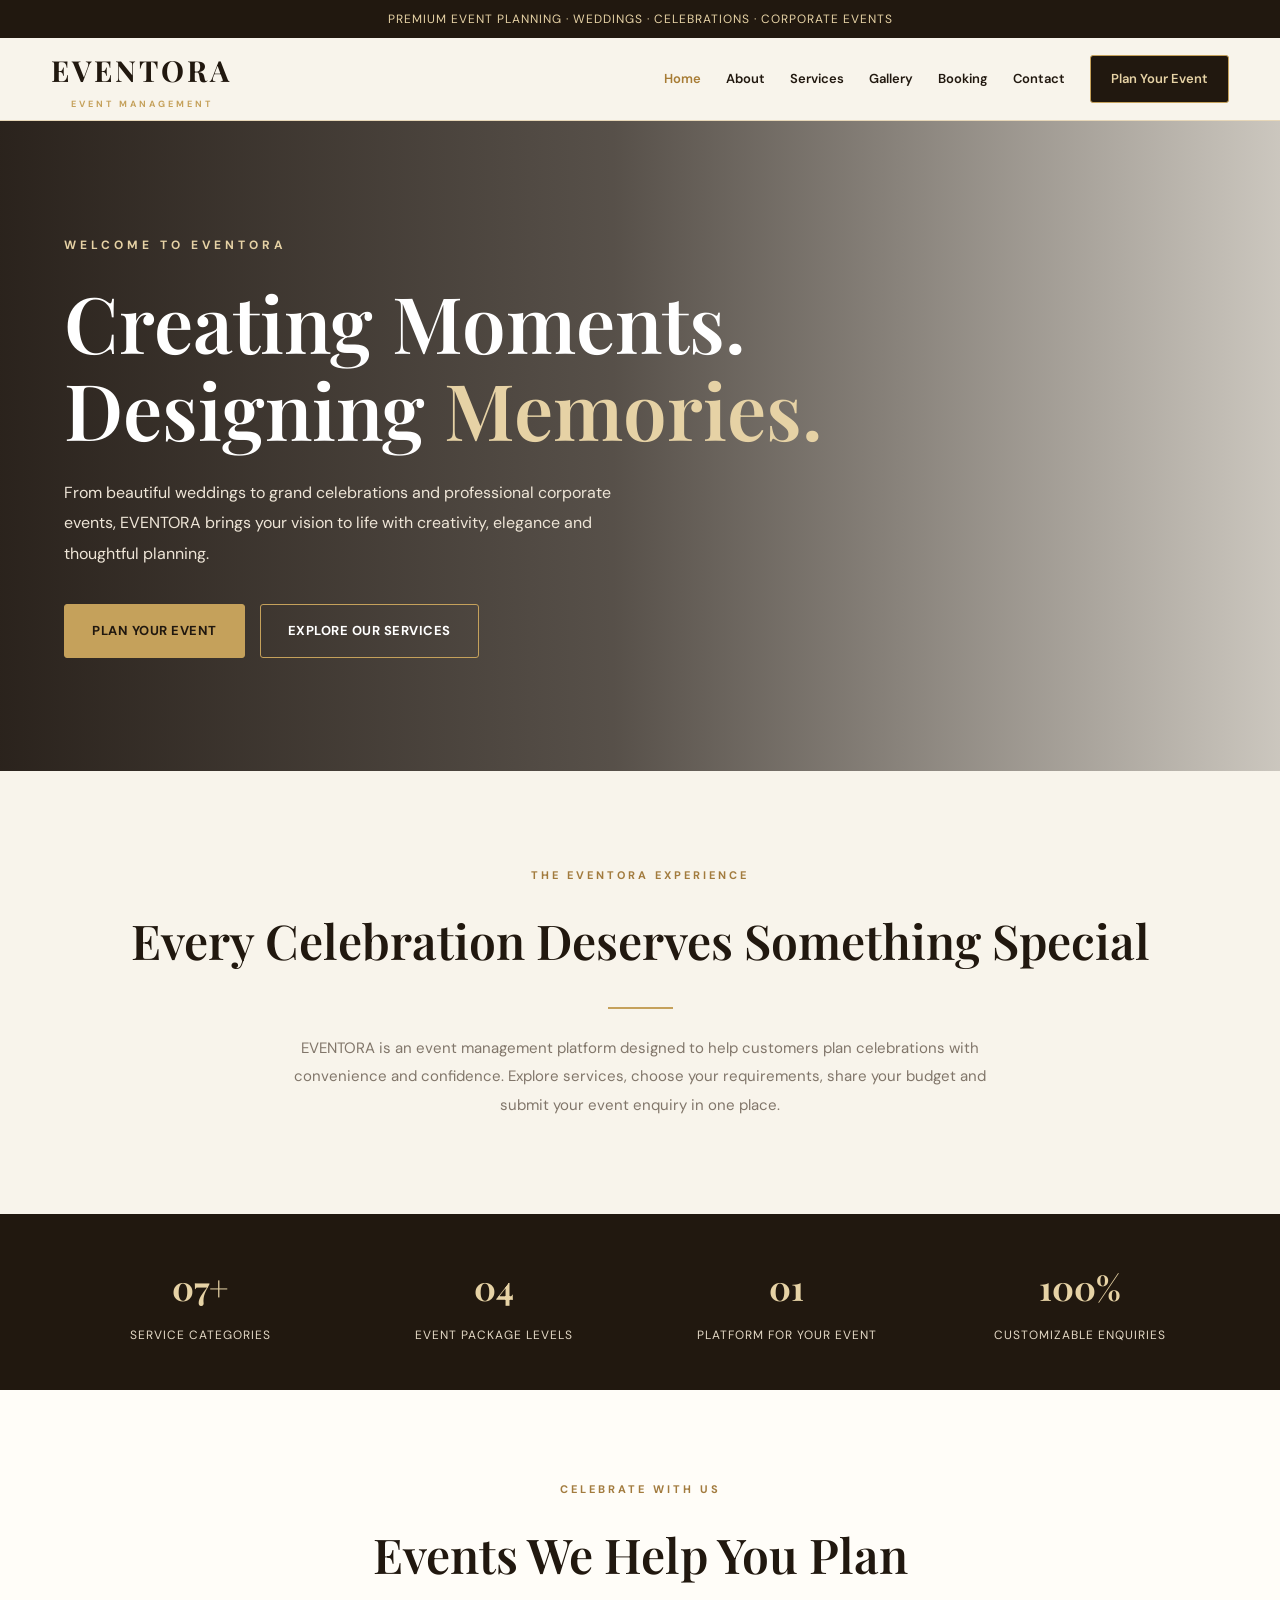
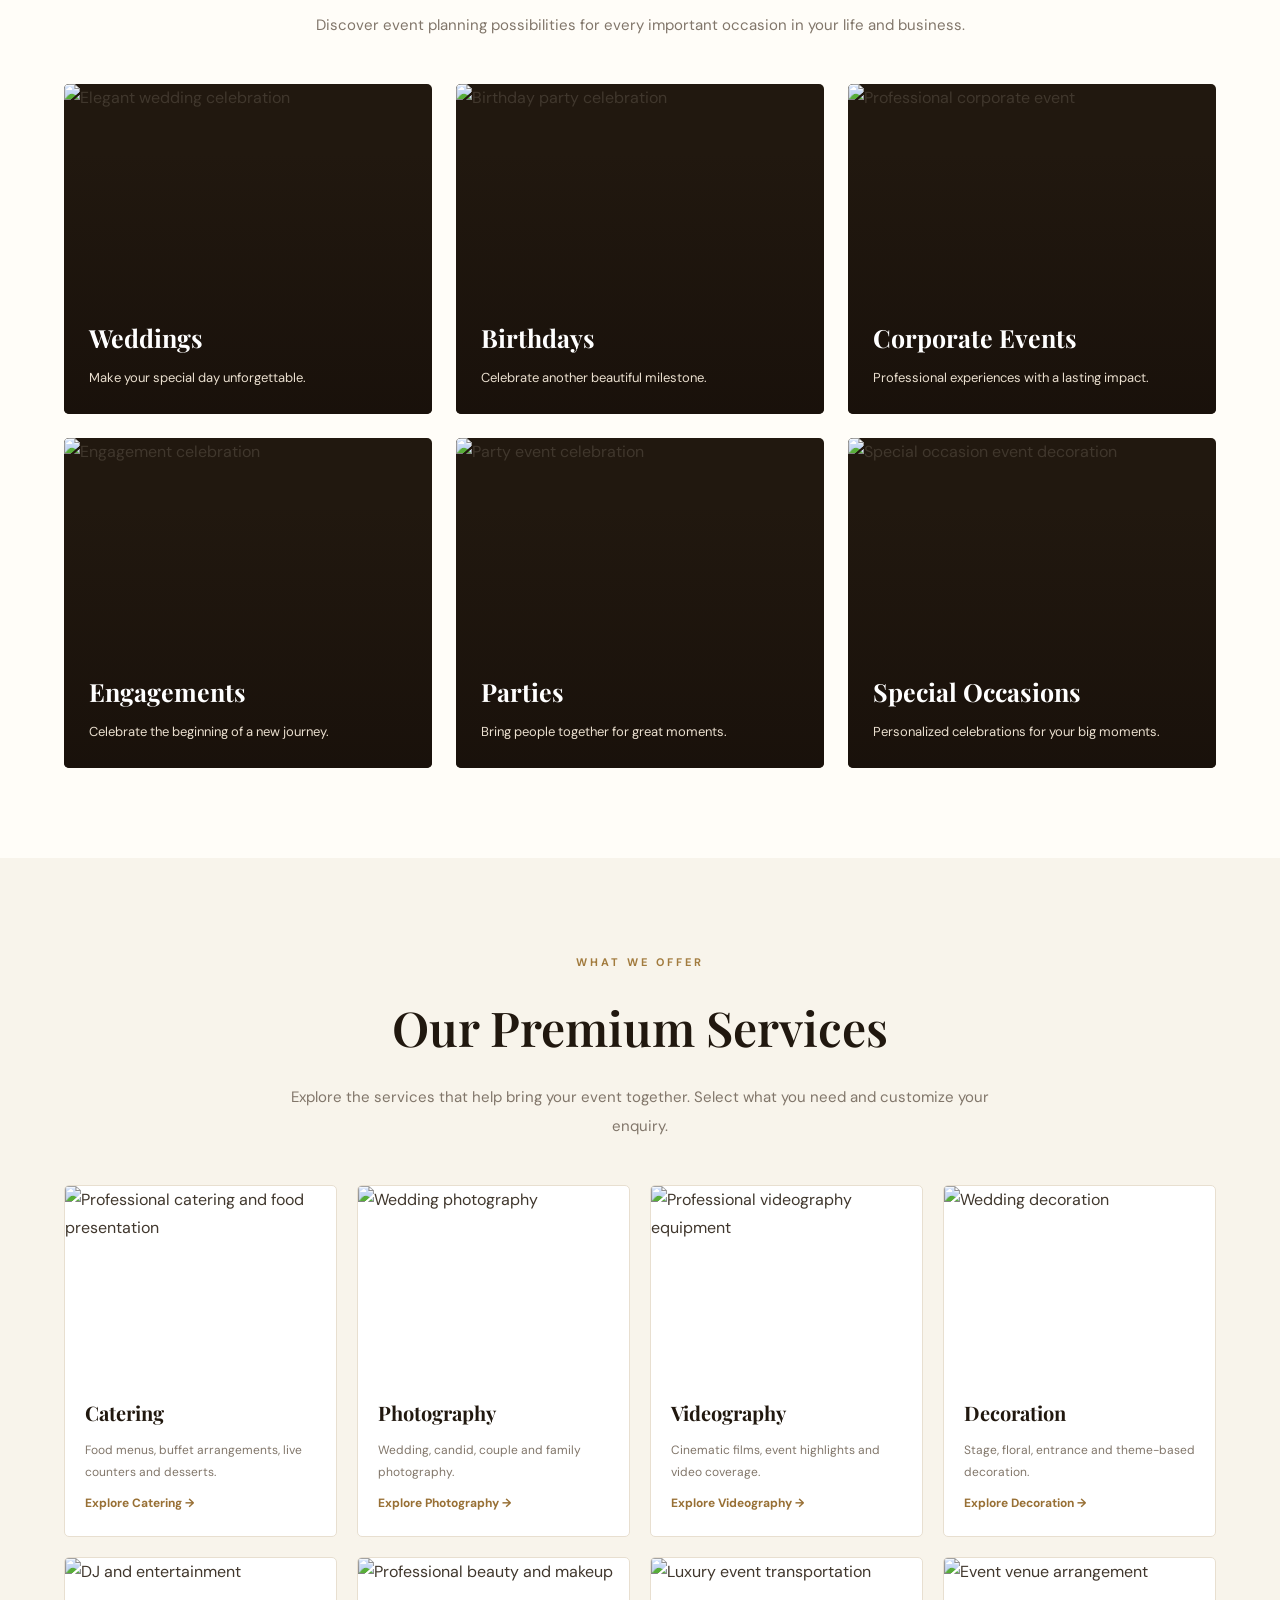
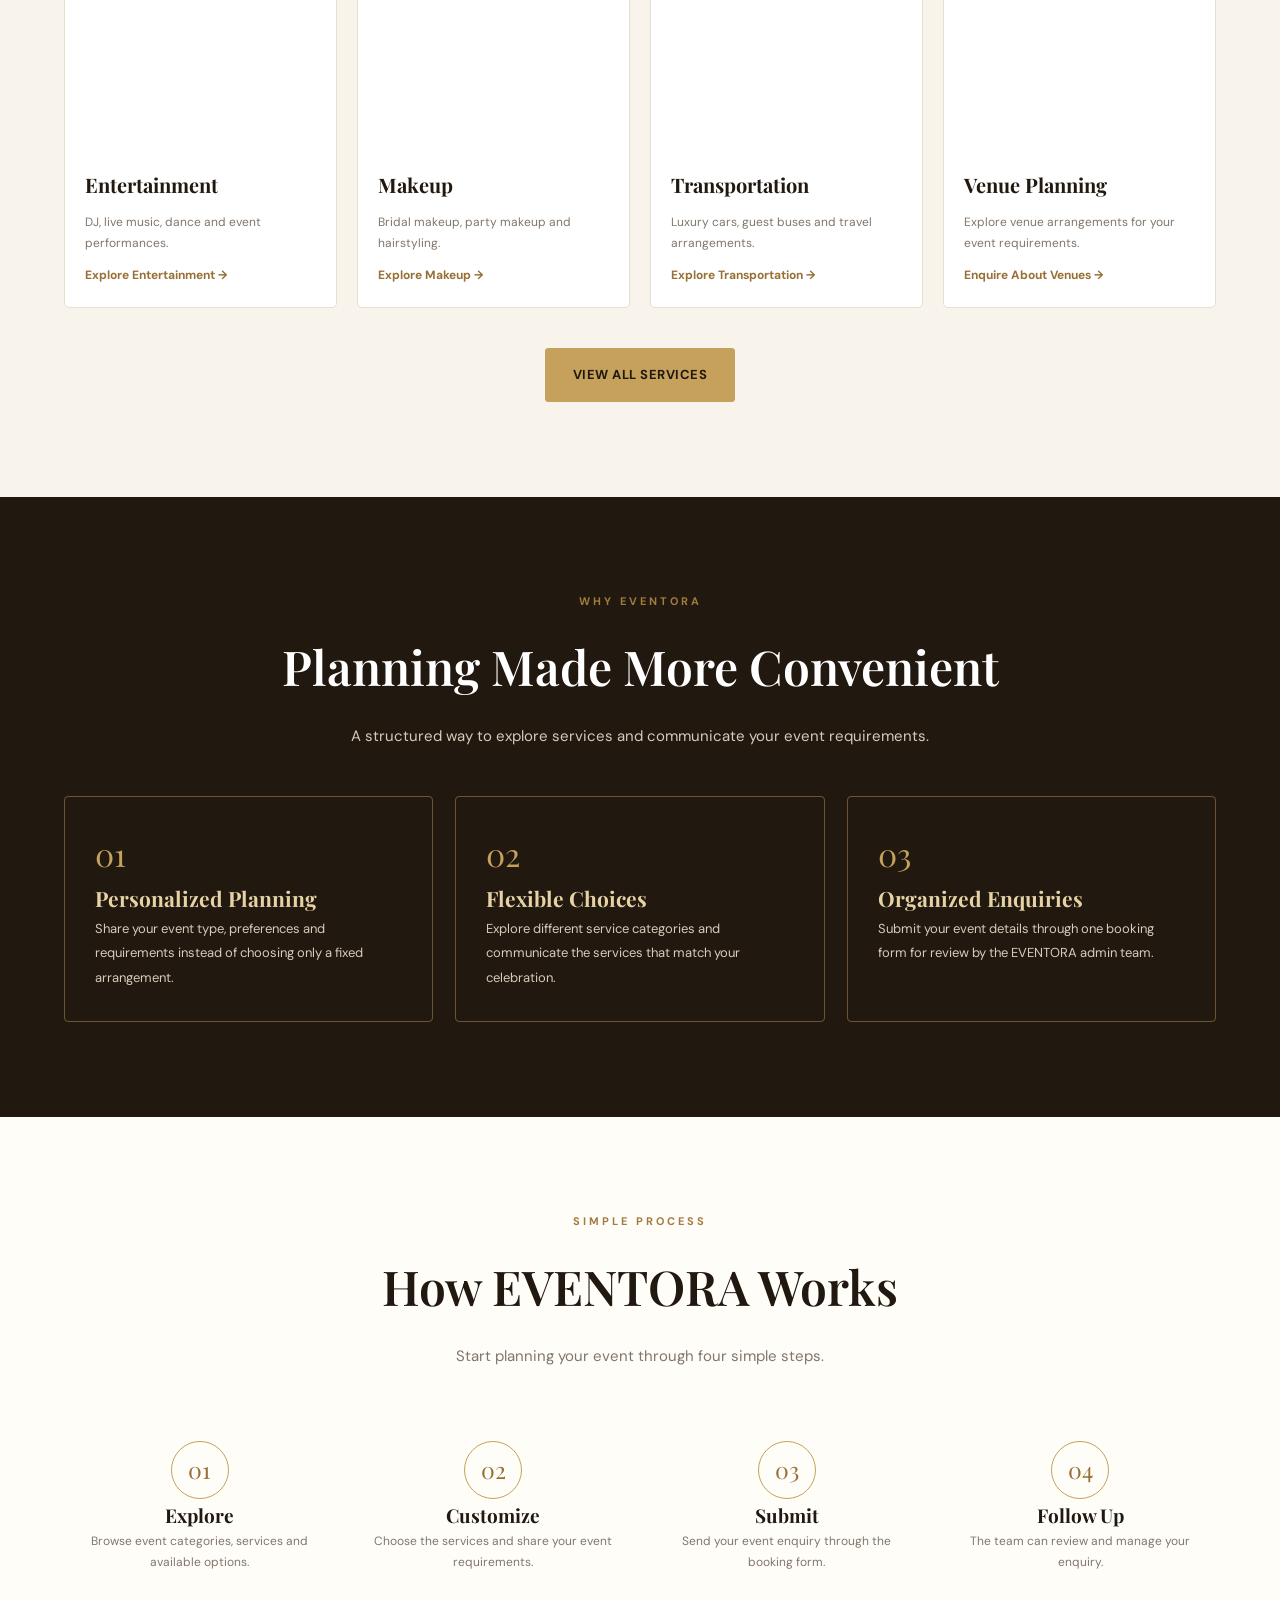
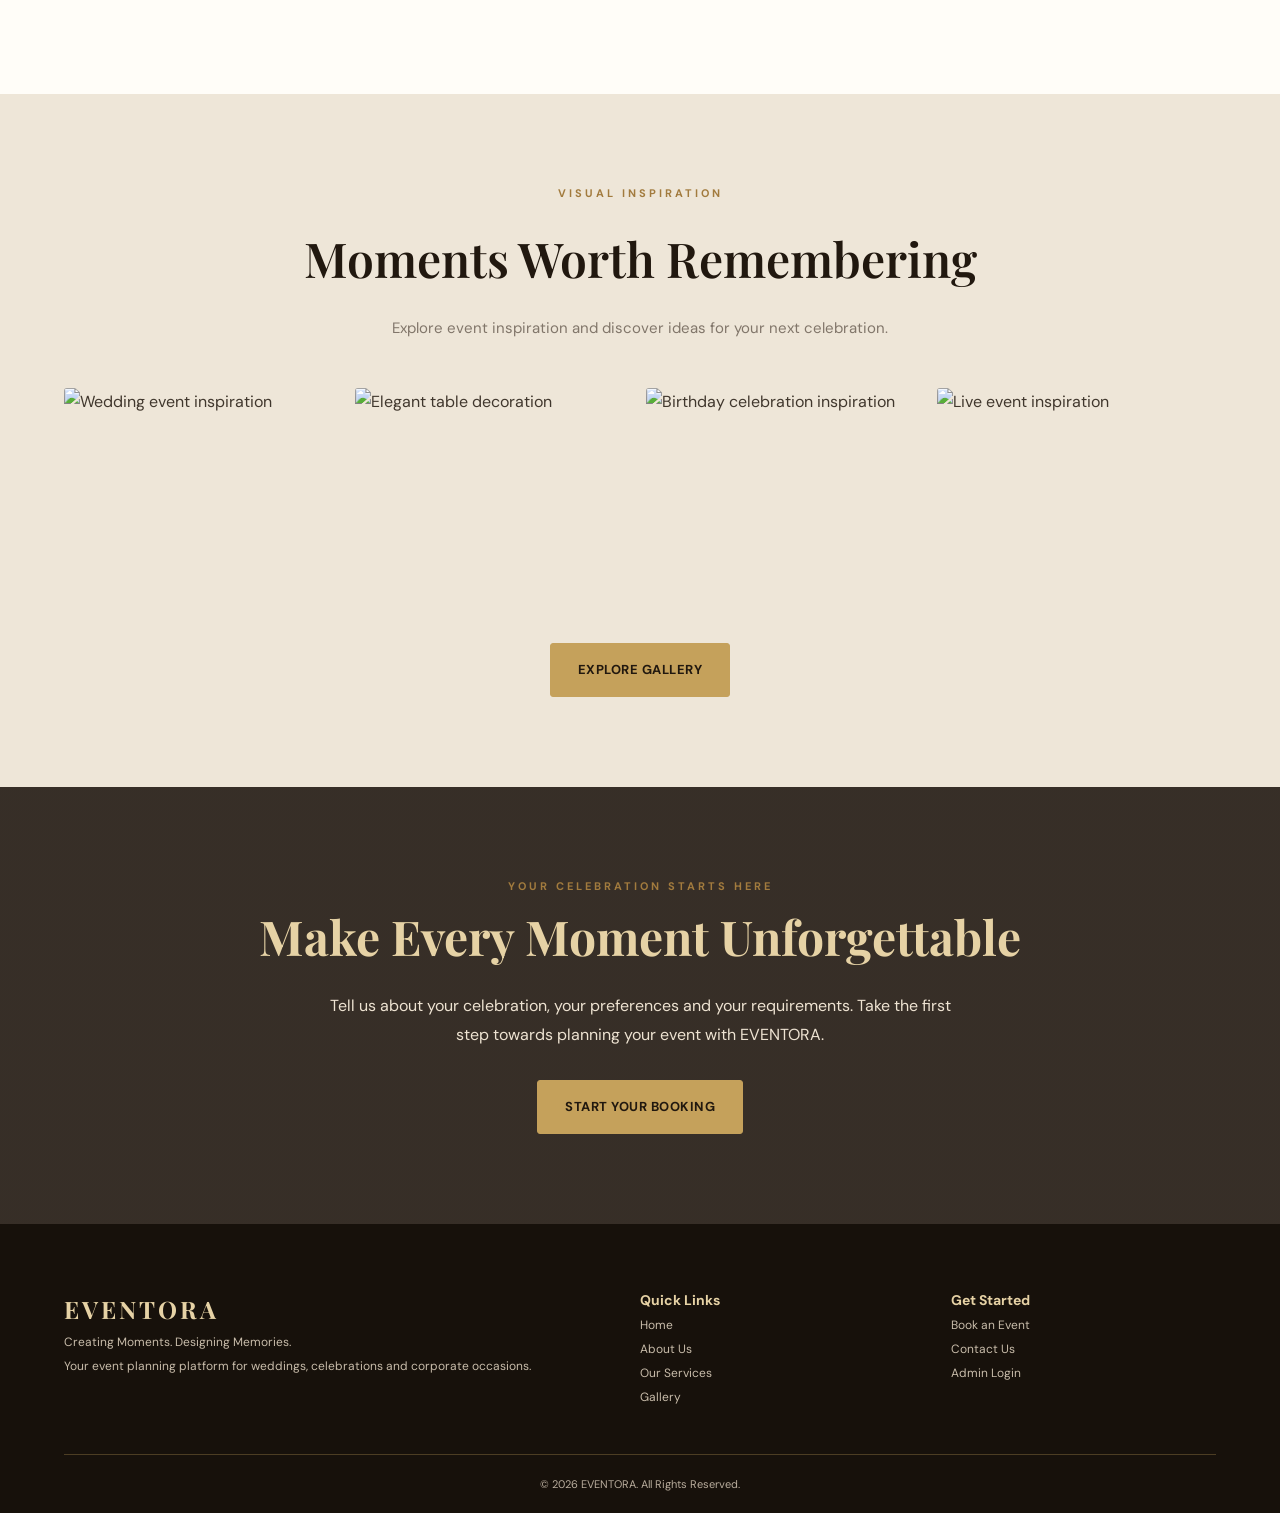
==== commit 5d45ca93: "Update index.html" ====
--- a/index.html
+++ b/index.html
@@ -5,521 +5,1310 @@
   <meta charset="UTF-8">
   <meta name="viewport" content="width=device-width, initial-scale=1.0">
 
-  <!-- SEO -->
-  <meta name="description" content="EVENTORA is your event management partner in Bengaluru. We plan weddings, birthdays, corporate events and unforgettable celebrations.">
-  <meta name="keywords" content="EVENTORA, event management Bengaluru, wedding planner Bengaluru, birthday party planner, corporate events">
-  <meta name="author" content="EVENTORA">
-  <meta name="theme-color" content="#111111">
-
   <title>EVENTORA | Premium Event Management in Bengaluru</title>
+
+  <meta name="description" content="EVENTORA creates unforgettable weddings, birthdays, corporate events and celebrations with premium event planning, catering, photography and decoration services in Bengaluru.">
+
+  <meta name="keywords" content="EVENTORA, event management Bengaluru, wedding planner, birthday events, catering, event decoration, photography">
+
+  <meta name="theme-color" content="#21180f">
 
   <link rel="preconnect" href="https://fonts.googleapis.com">
   <link rel="preconnect" href="https://fonts.gstatic.com" crossorigin>
 
   <link href="https://fonts.googleapis.com/css2?family=DM+Sans:wght@400;500;600;700&family=Playfair+Display:wght@500;600;700&display=swap" rel="stylesheet">
 
+  <!-- Existing project stylesheets -->
   <link rel="stylesheet" href="css/style.css">
   <link rel="stylesheet" href="css/responsive.css">
 
-  <script src="js/script.js" defer></script>
+  <style>
+    /* =================================
+       EVENTORA ROYAL HOMEPAGE
+       Page-specific styles
+    ================================= */
+
+    :root {
+      --royal-dark: #21180f;
+      --royal-brown: #382719;
+      --royal-gold: #c5a15b;
+      --royal-light-gold: #e6d2a5;
+      --royal-cream: #f8f4eb;
+      --royal-white: #fffdf8;
+      --royal-text: #40372d;
+      --royal-muted: #81766a;
+    }
+
+    * {
+      box-sizing: border-box;
+    }
+
+    html {
+      scroll-behavior: smooth;
+    }
+
+    body {
+      margin: 0;
+      font-family: 'DM Sans', sans-serif;
+      background: var(--royal-cream);
+      color: var(--royal-text);
+    }
+
+    .eventora-home a {
+      text-decoration: none;
+    }
+
+    .eventora-home img {
+      max-width: 100%;
+    }
+
+    .royal-container {
+      width: min(1180px, 90%);
+      margin: auto;
+    }
+
+    /* TOP BAR */
+
+    .royal-topbar {
+      background: var(--royal-dark);
+      color: var(--royal-light-gold);
+      padding: 9px 5%;
+      text-align: center;
+      font-size: 12px;
+      letter-spacing: 1px;
+    }
+
+    /* NAVIGATION */
+
+    .royal-header {
+      position: sticky;
+      top: 0;
+      z-index: 1000;
+      background: rgba(248, 244, 235, .97);
+      border-bottom: 1px solid rgba(197, 161, 91, .35);
+      backdrop-filter: blur(12px);
+    }
+
+    .royal-nav {
+      width: min(1280px, 92%);
+      min-height: 82px;
+      margin: auto;
+      display: flex;
+      justify-content: space-between;
+      align-items: center;
+      gap: 25px;
+    }
+
+    .royal-logo {
+      color: var(--royal-dark);
+      font-family: 'Playfair Display', serif;
+      font-size: 29px;
+      font-weight: 700;
+      letter-spacing: 3px;
+      white-space: nowrap;
+    }
+
+    .royal-logo span {
+      display: block;
+      font-family: 'DM Sans', sans-serif;
+      font-size: 9px;
+      letter-spacing: 3px;
+      color: var(--royal-gold);
+      text-align: center;
+      margin-top: 2px;
+    }
+
+    .royal-nav-links {
+      display: flex;
+      align-items: center;
+      gap: 25px;
+    }
+
+    .royal-nav-links a {
+      color: var(--royal-dark);
+      font-size: 13px;
+      font-weight: 600;
+      transition: color .2s;
+    }
+
+    .royal-nav-links a:hover,
+    .royal-nav-links a.active {
+      color: #a77c35;
+    }
+
+    .royal-nav-links .royal-nav-cta {
+      background: var(--royal-dark);
+      color: var(--royal-light-gold);
+      padding: 12px 20px;
+      border: 1px solid var(--royal-gold);
+      border-radius: 3px;
+    }
+
+    .royal-nav-links .royal-nav-cta:hover {
+      background: var(--royal-gold);
+      color: var(--royal-dark);
+    }
+
+    .royal-menu-button {
+      display: none;
+      background: transparent;
+      border: 1px solid var(--royal-gold);
+      color: var(--royal-dark);
+      padding: 9px 12px;
+      border-radius: 3px;
+      font-size: 21px;
+      cursor: pointer;
+    }
+
+    /* HERO */
+
+    .royal-hero {
+      min-height: 650px;
+      display: flex;
+      align-items: center;
+      position: relative;
+      overflow: hidden;
+      background:
+        linear-gradient(90deg,
+          rgba(25, 17, 11, .92) 0%,
+          rgba(25, 17, 11, .72) 48%,
+          rgba(25, 17, 11, .2) 100%),
+        url("https://images.unsplash.com/photo-1519167758481-83f550bb49b3?auto=format&fit=crop&w=2000&q=90")
+        center/cover no-repeat;
+    }
+
+    .royal-hero-content {
+      width: min(1180px, 90%);
+      margin: auto;
+      padding: 100px 0;
+      color: white;
+    }
+
+    .royal-eyebrow {
+      color: var(--royal-light-gold);
+      font-size: 12px;
+      font-weight: 700;
+      letter-spacing: 4px;
+      text-transform: uppercase;
+    }
+
+    .royal-hero h1 {
+      max-width: 760px;
+      font-family: 'Playfair Display', serif;
+      font-size: clamp(43px, 7vw, 78px);
+      font-weight: 600;
+      line-height: 1.12;
+      margin: 24px 0;
+    }
+
+    .royal-hero h1 span {
+      color: var(--royal-light-gold);
+    }
+
+    .royal-hero p {
+      max-width: 590px;
+      color: #eee5d7;
+      font-size: 16px;
+      line-height: 1.9;
+    }
+
+    .royal-hero-actions {
+      display: flex;
+      flex-wrap: wrap;
+      gap: 15px;
+      margin-top: 35px;
+    }
+
+    .royal-button {
+      display: inline-block;
+      padding: 15px 27px;
+      font-size: 13px;
+      font-weight: 700;
+      letter-spacing: .5px;
+      transition: .25s;
+      border: 1px solid var(--royal-gold);
+      border-radius: 3px;
+    }
+
+    .royal-button-primary {
+      background: var(--royal-gold);
+      color: var(--royal-dark);
+    }
+
+    .royal-button-primary:hover {
+      background: var(--royal-light-gold);
+    }
+
+    .royal-button-outline {
+      color: white;
+      background: transparent;
+    }
+
+    .royal-button-outline:hover {
+      background: white;
+      color: var(--royal-dark);
+    }
+
+    /* INTRODUCTION */
+
+    .royal-intro {
+      padding: 95px 0;
+      text-align: center;
+      background: var(--royal-cream);
+    }
+
+    .royal-section-label {
+      color: #a27b3e;
+      font-size: 11px;
+      font-weight: 700;
+      letter-spacing: 3px;
+      text-transform: uppercase;
+    }
+
+    .royal-section-title {
+      font-family: 'Playfair Display', serif;
+      font-size: clamp(32px, 4vw, 48px);
+      color: var(--royal-dark);
+      font-weight: 600;
+      margin: 15px 0;
+    }
+
+    .royal-section-description {
+      max-width: 720px;
+      margin: 0 auto;
+      color: var(--royal-muted);
+      font-size: 15px;
+      line-height: 1.9;
+    }
+
+    .royal-divider {
+      width: 65px;
+      height: 2px;
+      background: var(--royal-gold);
+      margin: 25px auto;
+    }
+
+    /* STATISTICS */
+
+    .royal-stats {
+      background: var(--royal-dark);
+      padding: 45px 0;
+    }
+
+    .royal-stats-grid {
+      display: grid;
+      grid-template-columns: repeat(4, 1fr);
+      gap: 20px;
+      text-align: center;
+    }
+
+    .royal-stat h3 {
+      color: var(--royal-light-gold);
+      font-family: 'Playfair Display', serif;
+      font-size: 34px;
+      margin: 0 0 8px;
+    }
+
+    .royal-stat p {
+      color: #e3d8c5;
+      font-size: 12px;
+      letter-spacing: 1px;
+      margin: 0;
+    }
+
+    /* EVENT CATEGORIES */
+
+    .royal-categories {
+      padding: 90px 0;
+      background: var(--royal-white);
+    }
+
+    .royal-heading-center {
+      text-align: center;
+      margin-bottom: 45px;
+    }
+
+    .royal-category-grid {
+      display: grid;
+      grid-template-columns: repeat(3, 1fr);
+      gap: 24px;
+    }
+
+    .royal-category-card {
+      position: relative;
+      height: 330px;
+      overflow: hidden;
+      border-radius: 5px;
+      background: var(--royal-dark);
+    }
+
+    .royal-category-card img {
+      width: 100%;
+      height: 100%;
+      object-fit: cover;
+      transition: transform .5s;
+    }
+
+    .royal-category-card:hover img {
+      transform: scale(1.08);
+    }
+
+    .royal-category-overlay {
+      position: absolute;
+      inset: 0;
+      display: flex;
+      flex-direction: column;
+      justify-content: end;
+      padding: 25px;
+      background: linear-gradient(transparent 20%, rgba(24, 16, 10, .88));
+    }
+
+    .royal-category-overlay h3 {
+      color: white;
+      font-family: 'Playfair Display', serif;
+      font-size: 25px;
+      margin: 0 0 8px;
+    }
+
+    .royal-category-overlay p {
+      color: #eadfcf;
+      font-size: 13px;
+      margin: 0;
+    }
+
+    /* SERVICES */
+
+    .royal-services {
+      padding: 95px 0;
+      background: var(--royal-cream);
+    }
+
+    .royal-service-grid {
+      display: grid;
+      grid-template-columns: repeat(4, 1fr);
+      gap: 20px;
+    }
+
+    .royal-service-card {
+      background: white;
+      border: 1px solid #e8dfd0;
+      border-radius: 5px;
+      overflow: hidden;
+      transition: .25s;
+    }
+
+    .royal-service-card:hover {
+      transform: translateY(-6px);
+      box-shadow: 0 12px 30px rgba(47, 33, 19, .1);
+    }
+
+    .royal-service-card img {
+      width: 100%;
+      height: 190px;
+      object-fit: cover;
+      display: block;
+    }
+
+    .royal-service-card-content {
+      padding: 20px;
+    }
+
+    .royal-service-card h3 {
+      font-family: 'Playfair Display', serif;
+      color: var(--royal-dark);
+      font-size: 20px;
+      margin: 0 0 10px;
+    }
+
+    .royal-service-card p {
+      color: var(--royal-muted);
+      font-size: 12px;
+      line-height: 1.8;
+      min-height: 45px;
+    }
+
+    .royal-service-card a {
+      display: inline-block;
+      margin-top: 8px;
+      color: #987035;
+      font-size: 12px;
+      font-weight: 700;
+    }
+
+    /* WHY EVENTORA */
+
+    .royal-why {
+      background: var(--royal-dark);
+      padding: 95px 0;
+      color: white;
+    }
+
+    .royal-why .royal-section-title {
+      color: white;
+    }
+
+    .royal-why .royal-section-description {
+      color: #d6cabb;
+    }
+
+    .royal-why-grid {
+      display: grid;
+      grid-template-columns: repeat(3, 1fr);
+      gap: 22px;
+      margin-top: 45px;
+    }
+
+    .royal-why-card {
+      border: 1px solid rgba(197, 161, 91, .45);
+      padding: 30px;
+      border-radius: 4px;
+    }
+
+    .royal-why-number {
+      font-family: 'Playfair Display', serif;
+      color: var(--royal-gold);
+      font-size: 32px;
+    }
+
+    .royal-why-card h3 {
+      color: var(--royal-light-gold);
+      font-family: 'Playfair Display', serif;
+      font-size: 21px;
+    }
+
+    .royal-why-card p {
+      color: #d7cbbb;
+      font-size: 13px;
+      line-height: 1.9;
+    }
+
+    /* HOW IT WORKS */
+
+    .royal-process {
+      padding: 95px 0;
+      background: var(--royal-white);
+    }
+
+    .royal-process-grid {
+      display: grid;
+      grid-template-columns: repeat(4, 1fr);
+      gap: 22px;
+      margin-top: 45px;
+    }
+
+    .royal-process-card {
+      text-align: center;
+      padding: 25px 15px;
+    }
+
+    .royal-process-icon {
+      width: 58px;
+      height: 58px;
+      border: 1px solid var(--royal-gold);
+      border-radius: 50%;
+      display: grid;
+      place-items: center;
+      margin: auto;
+      color: #987035;
+      font-family: 'Playfair Display', serif;
+      font-size: 23px;
+    }
+
+    .royal-process-card h3 {
+      font-family: 'Playfair Display', serif;
+      color: var(--royal-dark);
+      font-size: 19px;
+    }
+
+    .royal-process-card p {
+      color: var(--royal-muted);
+      font-size: 12px;
+      line-height: 1.8;
+    }
+
+    /* GALLERY PREVIEW */
+
+    .royal-gallery {
+      padding: 90px 0;
+      background: #eee6d8;
+    }
+
+    .royal-gallery-grid {
+      display: grid;
+      grid-template-columns: repeat(4, 1fr);
+      gap: 12px;
+      margin-top: 40px;
+    }
+
+    .royal-gallery-grid img {
+      width: 100%;
+      height: 220px;
+      object-fit: cover;
+      border-radius: 3px;
+    }
+
+    /* CTA */
+
+    .royal-cta {
+      padding: 90px 20px;
+      text-align: center;
+      background:
+        linear-gradient(rgba(28, 19, 12, .88), rgba(28, 19, 12, .88)),
+        url("https://images.unsplash.com/photo-1507504031003-b417219a0fda?auto=format&fit=crop&w=1800&q=85")
+        center/cover;
+      color: white;
+    }
+
+    .royal-cta h2 {
+      font-family: 'Playfair Display', serif;
+      font-size: clamp(32px, 5vw, 48px);
+      color: var(--royal-light-gold);
+    }
+
+    .royal-cta p {
+      color: #eee3d2;
+      max-width: 650px;
+      margin: 15px auto 30px;
+      line-height: 1.8;
+    }
+
+    /* FOOTER */
+
+    .royal-footer {
+      background: #17110b;
+      color: #e7ddce;
+      padding: 65px 0 20px;
+    }
+
+    .royal-footer-grid {
+      display: grid;
+      grid-template-columns: 2fr 1fr 1fr;
+      gap: 45px;
+    }
+
+    .royal-footer h2 {
+      font-family: 'Playfair Display', serif;
+      color: var(--royal-light-gold);
+      letter-spacing: 3px;
+    }
+
+    .royal-footer h3 {
+      color: var(--royal-light-gold);
+      font-size: 14px;
+    }
+
+    .royal-footer p,
+    .royal-footer a {
+      color: #c8bcaa;
+      font-size: 12px;
+      line-height: 2;
+    }
+
+    .royal-footer a {
+      display: block;
+    }
+
+    .royal-footer a:hover {
+      color: var(--royal-gold);
+    }
+
+    .royal-footer-bottom {
+      border-top: 1px solid rgba(197, 161, 91, .3);
+      margin-top: 45px;
+      padding-top: 20px;
+      text-align: center;
+      color: #b9ad9d;
+      font-size: 11px;
+    }
+
+    /* RESPONSIVE DESIGN */
+
+    @media(max-width: 1000px) {
+      .royal-nav-links {
+        gap: 14px;
+      }
+
+      .royal-nav-links a {
+        font-size: 12px;
+      }
+
+      .royal-service-grid {
+        grid-template-columns: repeat(2, 1fr);
+      }
+
+      .royal-gallery-grid {
+        grid-template-columns: repeat(2, 1fr);
+      }
+    }
+
+    @media(max-width: 760px) {
+      .royal-nav {
+        min-height: 72px;
+      }
+
+      .royal-menu-button {
+        display: block;
+      }
+
+      .royal-nav-links {
+        display: none;
+        position: absolute;
+        top: 72px;
+        left: 0;
+        right: 0;
+        padding: 20px 5%;
+        background: var(--royal-cream);
+        border-bottom: 1px solid var(--royal-gold);
+        flex-direction: column;
+        align-items: stretch;
+        gap: 0;
+      }
+
+      .royal-nav-links.open {
+        display: flex;
+      }
+
+      .royal-nav-links a {
+        padding: 13px 5px;
+        border-bottom: 1px solid #e7ddce;
+      }
+
+      .royal-nav-links .royal-nav-cta {
+        text-align: center;
+        margin-top: 12px;
+      }
+
+      .royal-hero {
+        min-height: 580px;
+      }
+
+      .royal-hero-content {
+        padding: 75px 0;
+      }
+
+      .royal-stats-grid {
+        grid-template-columns: repeat(2, 1fr);
+        row-gap: 35px;
+      }
+
+      .royal-category-grid,
+      .royal-why-grid {
+        grid-template-columns: repeat(2, 1fr);
+      }
+
+      .royal-process-grid {
+        grid-template-columns: repeat(2, 1fr);
+      }
+
+      .royal-footer-grid {
+        grid-template-columns: 1fr 1fr;
+      }
+
+      .royal-footer-grid > div:first-child {
+        grid-column: 1 / -1;
+      }
+    }
+
+    @media(max-width: 480px) {
+      .royal-category-grid,
+      .royal-service-grid,
+      .royal-why-grid,
+      .royal-process-grid,
+      .royal-gallery-grid,
+      .royal-footer-grid {
+        grid-template-columns: 1fr;
+      }
+
+      .royal-footer-grid > div:first-child {
+        grid-column: auto;
+      }
+
+      .royal-category-card {
+        height: 280px;
+      }
+
+      .royal-service-card img {
+        height: 220px;
+      }
+
+      .royal-gallery-grid img {
+        height: 240px;
+      }
+
+      .royal-hero-actions {
+        flex-direction: column;
+        align-items: flex-start;
+      }
+
+      .royal-button {
+        text-align: center;
+      }
+    }
+
+    @media(prefers-reduced-motion: reduce) {
+      html {
+        scroll-behavior: auto;
+      }
+
+      *,
+      *::before,
+      *::after {
+        transition-duration: .01ms !important;
+        animation-duration: .01ms !important;
+      }
+    }
+  </style>
 </head>
 
-<body>
-
-<!-- ================= HEADER ================= -->
-
-<header class="site-header">
-  <div class="container nav-container">
-
-    <a class="logo" href="index.html" aria-label="EVENTORA Home">
-      <span class="logo-mark">E</span>
-      <span>EVENTORA</span>
-    </a>
-
-    <button
-      class="menu-toggle"
-      id="menuToggle"
-      aria-label="Open navigation"
-      aria-expanded="false">
-      <span></span>
-      <span></span>
-      <span></span>
-    </button>
-
-    <nav class="nav-links" id="navLinks">
-      <a class="active" href="index.html">Home</a>
-      <a href="about.html">About</a>
-      <a href="services.html">Services</a>
-      <a href="gallery.html">Gallery</a>
-      <a href="contact.html">Contact</a>
-      <a class="nav-book" href="booking.html">Plan Your Event</a>
+<body class="eventora-home">
+
+  <!-- TOP BAR -->
+  <div class="royal-topbar">
+    PREMIUM EVENT PLANNING · WEDDINGS · CELEBRATIONS · CORPORATE EVENTS
+  </div>
+
+  <!-- NAVIGATION -->
+  <header class="royal-header">
+    <nav class="royal-nav">
+
+      <a href="index.html" class="royal-logo">
+        EVENTORA
+        <span>EVENT MANAGEMENT</span>
+      </a>
+
+      <button
+        class="royal-menu-button"
+        id="royalMenuButton"
+        aria-label="Open navigation menu"
+        aria-expanded="false"
+        aria-controls="royalNavigation">
+        ☰
+      </button>
+
+      <div class="royal-nav-links" id="royalNavigation">
+        <a href="index.html" class="active">Home</a>
+        <a href="about.html">About</a>
+        <a href="services.html">Services</a>
+        <a href="gallery.html">Gallery</a>
+        <a href="booking.html">Booking</a>
+        <a href="contact.html">Contact</a>
+        <a href="booking.html" class="royal-nav-cta">Plan Your Event</a>
+      </div>
+
     </nav>
-
-  </div>
-</header>
-
-
-<main>
-
-<!-- ================= HERO SECTION ================= -->
-
-<section class="hero">
-
-  <div class="hero-overlay"></div>
-
-  <div class="container hero-content">
-
-    <p class="eyebrow">WELCOME TO EVENTORA</p>
-
-    <h1>
-      Creating Moments.<br>
-      Designing <span>Memories.</span>
-    </h1>
-
-    <p class="hero-description">
-      From beautiful weddings to unforgettable celebrations,
-      we turn your ideas into extraordinary experiences
-      with creativity, elegance and thoughtful planning.
-    </p>
-
-    <div class="hero-buttons">
-
-      <a href="booking.html" class="btn btn-gold">
-        Plan Your Event →
-      </a>
-
-      <a href="services.html" class="btn btn-outline">
-        Explore Our Services
-      </a>
+  </header>
+
+  <main>
+
+    <!-- HERO SECTION -->
+    <section class="royal-hero">
+      <div class="royal-hero-content">
+
+        <div class="royal-eyebrow">
+          Welcome to EVENTORA
+        </div>
+
+        <h1>
+          Creating Moments.<br>
+          Designing <span>Memories.</span>
+        </h1>
+
+        <p>
+          From beautiful weddings to grand celebrations and professional
+          corporate events, EVENTORA brings your vision to life with
+          creativity, elegance and thoughtful planning.
+        </p>
+
+        <div class="royal-hero-actions">
+          <a href="booking.html" class="royal-button royal-button-primary">
+            PLAN YOUR EVENT
+          </a>
+
+          <a href="services.html" class="royal-button royal-button-outline">
+            EXPLORE OUR SERVICES
+          </a>
+        </div>
+
+      </div>
+    </section>
+
+    <!-- INTRODUCTION -->
+    <section class="royal-intro">
+      <div class="royal-container">
+
+        <div class="royal-section-label">The EVENTORA Experience</div>
+
+        <h2 class="royal-section-title">
+          Every Celebration Deserves Something Special
+        </h2>
+
+        <div class="royal-divider"></div>
+
+        <p class="royal-section-description">
+          EVENTORA is an event management platform designed to help
+          customers plan celebrations with convenience and confidence.
+          Explore services, choose your requirements, share your budget
+          and submit your event enquiry in one place.
+        </p>
+
+      </div>
+    </section>
+
+    <!-- STATISTICS -->
+    <section class="royal-stats">
+      <div class="royal-container royal-stats-grid">
+
+        <div class="royal-stat">
+          <h3>07+</h3>
+          <p>SERVICE CATEGORIES</p>
+        </div>
+
+        <div class="royal-stat">
+          <h3>04</h3>
+          <p>EVENT PACKAGE LEVELS</p>
+        </div>
+
+        <div class="royal-stat">
+          <h3>01</h3>
+          <p>PLATFORM FOR YOUR EVENT</p>
+        </div>
+
+        <div class="royal-stat">
+          <h3>100%</h3>
+          <p>CUSTOMIZABLE ENQUIRIES</p>
+        </div>
+
+      </div>
+    </section>
+
+    <!-- EVENT CATEGORIES -->
+    <section class="royal-categories">
+      <div class="royal-container">
+
+        <div class="royal-heading-center">
+          <div class="royal-section-label">Celebrate With Us</div>
+          <h2 class="royal-section-title">Events We Help You Plan</h2>
+          <p class="royal-section-description">
+            Discover event planning possibilities for every important
+            occasion in your life and business.
+          </p>
+        </div>
+
+        <div class="royal-category-grid">
+
+          <article class="royal-category-card">
+            <img
+              src="https://images.unsplash.com/photo-1519741497674-611481863552?auto=format&fit=crop&w=900&q=85"
+              alt="Elegant wedding celebration"
+              loading="lazy">
+
+            <div class="royal-category-overlay">
+              <h3>Weddings</h3>
+              <p>Make your special day unforgettable.</p>
+            </div>
+          </article>
+
+          <article class="royal-category-card">
+            <img
+              src="https://images.unsplash.com/photo-1530103862676-de8c9debad1d?auto=format&fit=crop&w=900&q=85"
+              alt="Birthday party celebration"
+              loading="lazy">
+
+            <div class="royal-category-overlay">
+              <h3>Birthdays</h3>
+              <p>Celebrate another beautiful milestone.</p>
+            </div>
+          </article>
+
+          <article class="royal-category-card">
+            <img
+              src="https://images.unsplash.com/photo-1511578314322-379afb476865?auto=format&fit=crop&w=900&q=85"
+              alt="Professional corporate event"
+              loading="lazy">
+
+            <div class="royal-category-overlay">
+              <h3>Corporate Events</h3>
+              <p>Professional experiences with a lasting impact.</p>
+            </div>
+          </article>
+
+          <article class="royal-category-card">
+            <img
+              src="https://images.unsplash.com/photo-1464366400600-7168b8af9bc3?auto=format&fit=crop&w=900&q=85"
+              alt="Engagement celebration"
+              loading="lazy">
+
+            <div class="royal-category-overlay">
+              <h3>Engagements</h3>
+              <p>Celebrate the beginning of a new journey.</p>
+            </div>
+          </article>
+
+          <article class="royal-category-card">
+            <img
+              src="https://images.unsplash.com/photo-1492684223066-81342ee5ff30?auto=format&fit=crop&w=900&q=85"
+              alt="Party event celebration"
+              loading="lazy">
+
+            <div class="royal-category-overlay">
+              <h3>Parties</h3>
+              <p>Bring people together for great moments.</p>
+            </div>
+          </article>
+
+          <article class="royal-category-card">
+            <img
+              src="https://images.unsplash.com/photo-1507504031003-b417219a0fda?auto=format&fit=crop&w=900&q=85"
+              alt="Special occasion event decoration"
+              loading="lazy">
+
+            <div class="royal-category-overlay">
+              <h3>Special Occasions</h3>
+              <p>Personalized celebrations for your big moments.</p>
+            </div>
+          </article>
+
+        </div>
+      </div>
+    </section>
+
+    <!-- SERVICES -->
+    <section class="royal-services">
+      <div class="royal-container">
+
+        <div class="royal-heading-center">
+          <div class="royal-section-label">What We Offer</div>
+          <h2 class="royal-section-title">Our Premium Services</h2>
+          <p class="royal-section-description">
+            Explore the services that help bring your event together.
+            Select what you need and customize your enquiry.
+          </p>
+        </div>
+
+        <div class="royal-service-grid">
+
+          <article class="royal-service-card">
+            <img
+              src="https://images.unsplash.com/photo-1555939594-58d7cb561ad1?auto=format&fit=crop&w=700&q=80"
+              alt="Professional catering and food presentation"
+              loading="lazy">
+            <div class="royal-service-card-content">
+              <h3>Catering</h3>
+              <p>Food menus, buffet arrangements, live counters and desserts.</p>
+              <a href="services.html#catering">Explore Catering →</a>
+            </div>
+          </article>
+
+          <article class="royal-service-card">
+            <img
+              src="https://images.unsplash.com/photo-1519741497674-611481863552?auto=format&fit=crop&w=700&q=80"
+              alt="Wedding photography"
+              loading="lazy">
+            <div class="royal-service-card-content">
+              <h3>Photography</h3>
+              <p>Wedding, candid, couple and family photography.</p>
+              <a href="services.html#photography">Explore Photography →</a>
+            </div>
+          </article>
+
+          <article class="royal-service-card">
+            <img
+              src="https://images.unsplash.com/photo-1492619375914-88005aa9e8fb?auto=format&fit=crop&w=700&q=80"
+              alt="Professional videography equipment"
+              loading="lazy">
+            <div class="royal-service-card-content">
+              <h3>Videography</h3>
+              <p>Cinematic films, event highlights and video coverage.</p>
+              <a href="services.html#videography">Explore Videography →</a>
+            </div>
+          </article>
+
+          <article class="royal-service-card">
+            <img
+              src="https://images.unsplash.com/photo-1519167758481-83f550bb49b3?auto=format&fit=crop&w=700&q=80"
+              alt="Wedding decoration"
+              loading="lazy">
+            <div class="royal-service-card-content">
+              <h3>Decoration</h3>
+              <p>Stage, floral, entrance and theme-based decoration.</p>
+              <a href="services.html#decoration">Explore Decoration →</a>
+            </div>
+          </article>
+
+          <article class="royal-service-card">
+            <img
+              src="https://images.unsplash.com/photo-1470229722913-7c0e2dbbafd3?auto=format&fit=crop&w=700&q=80"
+              alt="DJ and entertainment"
+              loading="lazy">
+            <div class="royal-service-card-content">
+              <h3>Entertainment</h3>
+              <p>DJ, live music, dance and event performances.</p>
+              <a href="services.html#entertainment">Explore Entertainment →</a>
+            </div>
+          </article>
+
+          <article class="royal-service-card">
+            <img
+              src="https://images.unsplash.com/photo-1487412720507-e7ab37603c6f?auto=format&fit=crop&w=700&q=80"
+              alt="Professional beauty and makeup"
+              loading="lazy">
+            <div class="royal-service-card-content">
+              <h3>Makeup</h3>
+              <p>Bridal makeup, party makeup and hairstyling.</p>
+              <a href="services.html#makeup">Explore Makeup →</a>
+            </div>
+          </article>
+
+          <article class="royal-service-card">
+            <img
+              src="https://images.unsplash.com/photo-1492144534655-ae79c964c9d7?auto=format&fit=crop&w=700&q=80"
+              alt="Luxury event transportation"
+              loading="lazy">
+            <div class="royal-service-card-content">
+              <h3>Transportation</h3>
+              <p>Luxury cars, guest buses and travel arrangements.</p>
+              <a href="services.html#transportation">Explore Transportation →</a>
+            </div>
+          </article>
+
+          <article class="royal-service-card">
+            <img
+              src="https://images.unsplash.com/photo-1511578314322-379afb476865?auto=format&fit=crop&w=700&q=80"
+              alt="Event venue arrangement"
+              loading="lazy">
+            <div class="royal-service-card-content">
+              <h3>Venue Planning</h3>
+              <p>Explore venue arrangements for your event requirements.</p>
+              <a href="booking.html">Enquire About Venues →</a>
+            </div>
+          </article>
+
+        </div>
+
+        <div class="royal-heading-center" style="margin-top:40px;margin-bottom:0;">
+          <a href="services.html" class="royal-button royal-button-primary">
+            VIEW ALL SERVICES
+          </a>
+        </div>
+
+      </div>
+    </section>
+
+    <!-- WHY CHOOSE EVENTORA -->
+    <section class="royal-why">
+      <div class="royal-container">
+
+        <div class="royal-heading-center">
+          <div class="royal-section-label">Why EVENTORA</div>
+          <h2 class="royal-section-title">Planning Made More Convenient</h2>
+          <p class="royal-section-description">
+            A structured way to explore services and communicate your
+            event requirements.
+          </p>
+        </div>
+
+        <div class="royal-why-grid">
+
+          <article class="royal-why-card">
+            <div class="royal-why-number">01</div>
+            <h3>Personalized Planning</h3>
+            <p>
+              Share your event type, preferences and requirements
+              instead of choosing only a fixed arrangement.
+            </p>
+          </article>
+
+          <article class="royal-why-card">
+            <div class="royal-why-number">02</div>
+            <h3>Flexible Choices</h3>
+            <p>
+              Explore different service categories and communicate
+              the services that match your celebration.
+            </p>
+          </article>
+
+          <article class="royal-why-card">
+            <div class="royal-why-number">03</div>
+            <h3>Organized Enquiries</h3>
+            <p>
+              Submit your event details through one booking form
+              for review by the EVENTORA admin team.
+            </p>
+          </article>
+
+        </div>
+      </div>
+    </section>
+
+    <!-- HOW IT WORKS -->
+    <section class="royal-process">
+      <div class="royal-container">
+
+        <div class="royal-heading-center">
+          <div class="royal-section-label">Simple Process</div>
+          <h2 class="royal-section-title">How EVENTORA Works</h2>
+          <p class="royal-section-description">
+            Start planning your event through four simple steps.
+          </p>
+        </div>
+
+        <div class="royal-process-grid">
+
+          <article class="royal-process-card">
+            <div class="royal-process-icon">01</div>
+            <h3>Explore</h3>
+            <p>Browse event categories, services and available options.</p>
+          </article>
+
+          <article class="royal-process-card">
+            <div class="royal-process-icon">02</div>
+            <h3>Customize</h3>
+            <p>Choose the services and share your event requirements.</p>
+          </article>
+
+          <article class="royal-process-card">
+            <div class="royal-process-icon">03</div>
+            <h3>Submit</h3>
+            <p>Send your event enquiry through the booking form.</p>
+          </article>
+
+          <article class="royal-process-card">
+            <div class="royal-process-icon">04</div>
+            <h3>Follow Up</h3>
+            <p>The team can review and manage your enquiry.</p>
+          </article>
+
+        </div>
+
+      </div>
+    </section>
+
+    <!-- GALLERY PREVIEW -->
+    <section class="royal-gallery">
+      <div class="royal-container">
+
+        <div class="royal-heading-center">
+          <div class="royal-section-label">Visual Inspiration</div>
+          <h2 class="royal-section-title">Moments Worth Remembering</h2>
+          <p class="royal-section-description">
+            Explore event inspiration and discover ideas for your next celebration.
+          </p>
+        </div>
+
+        <div class="royal-gallery-grid">
+          <img src="https://images.unsplash.com/photo-1519741497674-611481863552?auto=format&fit=crop&w=700&q=80" alt="Wedding event inspiration" loading="lazy">
+          <img src="https://images.unsplash.com/photo-1464366400600-7168b8af9bc3?auto=format&fit=crop&w=700&q=80" alt="Elegant table decoration" loading="lazy">
+          <img src="https://images.unsplash.com/photo-1530103862676-de8c9debad1d?auto=format&fit=crop&w=700&q=80" alt="Birthday celebration inspiration" loading="lazy">
+          <img src="https://images.unsplash.com/photo-1492684223066-81342ee5ff30?auto=format&fit=crop&w=700&q=80" alt="Live event inspiration" loading="lazy">
+        </div>
+
+        <div class="royal-heading-center" style="margin-top:35px;margin-bottom:0;">
+          <a href="gallery.html" class="royal-button royal-button-primary">
+            EXPLORE GALLERY
+          </a>
+        </div>
+
+      </div>
+    </section>
+
+    <!-- FINAL CALL TO ACTION -->
+    <section class="royal-cta">
+      <div class="royal-container">
+
+        <div class="royal-section-label">Your Celebration Starts Here</div>
+
+        <h2>Make Every Moment Unforgettable</h2>
+
+        <p>
+          Tell us about your celebration, your preferences and your
+          requirements. Take the first step towards planning your event
+          with EVENTORA.
+        </p>
+
+        <a href="booking.html" class="royal-button royal-button-primary">
+          START YOUR BOOKING
+        </a>
+
+      </div>
+    </section>
+
+  </main>
+
+  <!-- FOOTER -->
+  <footer class="royal-footer">
+    <div class="royal-container">
+
+      <div class="royal-footer-grid">
+
+        <div>
+          <h2>EVENTORA</h2>
+          <p>
+            Creating Moments. Designing Memories.
+          </p>
+          <p>
+            Your event planning platform for weddings, celebrations
+            and corporate occasions.
+          </p>
+        </div>
+
+        <div>
+          <h3>Quick Links</h3>
+          <a href="index.html">Home</a>
+          <a href="about.html">About Us</a>
+          <a href="services.html">Our Services</a>
+          <a href="gallery.html">Gallery</a>
+        </div>
+
+        <div>
+          <h3>Get Started</h3>
+          <a href="booking.html">Book an Event</a>
+          <a href="contact.html">Contact Us</a>
+          <a href="admin.html">Admin Login</a>
+        </div>
+
+      </div>
+
+      <div class="royal-footer-bottom">
+        &copy; <span id="eventoraYear"></span> EVENTORA.
+        All Rights Reserved.
+      </div>
 
     </div>
-
-    <p class="hero-location">
-      PREMIUM EVENT MANAGEMENT · BENGALURU, INDIA
-    </p>
-
-  </div>
-
-</section>
-
-
-<!-- ================= INTRODUCTION ================= -->
-
-<section class="intro section-padding">
-
-  <div class="container intro-grid">
-
-    <div>
-
-      <p class="eyebrow">THE EVENTORA EXPERIENCE</p>
-
-      <h2 class="section-title">
-        Every Event Has a Story.
-        <span>Let's Make Yours Special.</span>
-      </h2>
-
-    </div>
-
-    <div>
-
-      <p class="body-text">
-        At EVENTORA, we believe that every celebration deserves
-        something extraordinary. We bring together creativity,
-        thoughtful planning and professional coordination
-        to create memorable experiences.
-      </p>
-
-      <p class="body-text">
-        Whether you are planning an intimate gathering,
-        a dream wedding or a corporate celebration,
-        we help bring your vision to life.
-      </p>
-
-      <a href="about.html" class="text-link">
-        Discover Our Story →
-      </a>
-
-    </div>
-
-  </div>
-
-</section>
-
-
-<!-- ================= SERVICES ================= -->
-
-<section class="services-preview section-padding section-dark">
-
-  <div class="container">
-
-    <div class="section-heading center">
-
-      <p class="eyebrow">WHAT WE CREATE</p>
-
-      <h2 class="section-title">
-        Our Signature <span>Services</span>
-      </h2>
-
-      <p class="body-text">
-        From intimate gatherings to grand celebrations,
-        we plan every occasion with care.
-      </p>
-
-    </div>
-
-
-    <div class="card-grid">
-
-      <!-- WEDDINGS -->
-      <article class="service-card">
-
-        <img
-          src="https://images.unsplash.com/photo-1519741497674-611481863552?auto=format&fit=crop&w=1000&q=85"
-          alt="Elegant wedding ceremony and decoration"
-          loading="lazy">
-
-        <div class="service-card-content">
-
-          <h3>Wedding Celebrations</h3>
-
-          <p>
-            Beautifully planned weddings filled with
-            unforgettable moments and personal touches.
-          </p>
-
-          <a href="services.html" class="text-link">
-            Explore Service →
-          </a>
-
-        </div>
-
-      </article>
-
-
-      <!-- BIRTHDAYS -->
-      <article class="service-card">
-
-        <img
-          src="https://images.unsplash.com/photo-1530103862676-de8c9debad1d?auto=format&fit=crop&w=1000&q=85"
-          alt="Beautiful birthday party celebration"
-          loading="lazy">
-
-        <div class="service-card-content">
-
-          <h3>Birthday Celebrations</h3>
-
-          <p>
-            Creative birthday parties designed to make
-            every age and every moment special.
-          </p>
-
-          <a href="services.html" class="text-link">
-            Explore Service →
-          </a>
-
-        </div>
-
-      </article>
-
-
-      <!-- CORPORATE -->
-      <article class="service-card">
-
-        <img
-          src="https://images.unsplash.com/photo-1511795409834-ef04bbd61622?auto=format&fit=crop&w=1000&q=85"
-          alt="Professional corporate event arrangement"
-          loading="lazy">
-
-        <div class="service-card-content">
-
-          <h3>Corporate Events</h3>
-
-          <p>
-            Professional event planning for business
-            meetings, conferences and company celebrations.
-          </p>
-
-          <a href="services.html" class="text-link">
-            Explore Service →
-          </a>
-
-        </div>
-
-      </article>
-
-    </div>
-
-
-    <div class="center section-action">
-
-      <a href="services.html" class="btn btn-outline">
-        Discover All Services →
-      </a>
-
-    </div>
-
-  </div>
-
-</section>
-
-
-<!-- ================= EVENT TYPES ================= -->
-
-<section class="why-us section-padding">
-
-  <div class="container">
-
-    <div class="section-heading center">
-
-      <p class="eyebrow">CELEBRATE EVERY OCCASION</p>
-
-      <h2 class="section-title">
-        Moments Worth <span>Celebrating</span>
-      </h2>
-
-      <p class="body-text">
-        Whatever the occasion, EVENTORA helps make it memorable.
-      </p>
-
-    </div>
-
-
-    <div class="feature-grid">
-
-      <div class="feature">
-        <div class="feature-icon">✦</div>
-        <h3>Engagements</h3>
-        <p>
-          Celebrate the beginning of a beautiful journey
-          with a thoughtfully planned engagement.
-        </p>
-      </div>
-
-      <div class="feature">
-        <div class="feature-icon">◇</div>
-        <h3>Anniversaries</h3>
-        <p>
-          Make your milestones meaningful with
-          elegant anniversary celebrations.
-        </p>
-      </div>
-
-      <div class="feature">
-        <div class="feature-icon">◎</div>
-        <h3>Private Parties</h3>
-        <p>
-          Bring friends and family together for
-          wonderful private celebrations.
-        </p>
-      </div>
-
-      <div class="feature">
-        <div class="feature-icon">✧</div>
-        <h3>Custom Events</h3>
-        <p>
-          Unique event ideas planned around
-          your preferences and budget.
-        </p>
-      </div>
-
-    </div>
-
-  </div>
-
-</section>
-
-
-<!-- ================= WHY EVENTORA ================= -->
-
-<section class="services-preview section-padding section-dark">
-
-  <div class="container">
-
-    <div class="section-heading center">
-
-      <p class="eyebrow">WHY CHOOSE EVENTORA</p>
-
-      <h2 class="section-title">
-        More Than Planning.
-        <span>It's an Experience.</span>
-      </h2>
-
-    </div>
-
-
-    <div class="feature-grid">
-
-      <div class="feature">
-        <div class="feature-icon">✦</div>
-        <h3>Creative Concepts</h3>
-        <p>
-          Fresh ideas and thoughtful designs
-          that reflect your vision.
-        </p>
-      </div>
-
-      <div class="feature">
-        <div class="feature-icon">◇</div>
-        <h3>Personal Attention</h3>
-        <p>
-          We understand your requirements
-          and focus on the details.
-        </p>
-      </div>
-
-      <div class="feature">
-        <div class="feature-icon">◎</div>
-        <h3>Professional Coordination</h3>
-        <p>
-          Organized planning and clear
-          communication throughout your event.
-        </p>
-      </div>
-
-      <div class="feature">
-        <div class="feature-icon">✧</div>
-        <h3>Flexible Budgets</h3>
-        <p>
-          Customized arrangements based
-          on your needs and budget.
-        </p>
-      </div>
-
-    </div>
-
-  </div>
-
-</section>
-
-
-<!-- ================= GALLERY BANNER ================= -->
-
-<section class="cta-section">
-
-  <div class="container cta-content">
-
-    <p class="eyebrow">YOUR VISION. OUR CREATION.</p>
-
-    <h2>Beautiful Events Begin With Beautiful Ideas.</h2>
-
-    <p>
-      Explore our event inspiration and discover
-      possibilities for your next celebration.
-    </p>
-
-    <a href="gallery.html" class="btn btn-outline">
-      Explore Our Gallery →
-    </a>
-
-  </div>
-
-</section>
-
-
-<!-- ================= FINAL BOOKING CTA ================= -->
-
-<section class="why-us section-padding">
-
-  <div class="container">
-
-    <div class="cta-content">
-
-      <p class="eyebrow">LET'S CREATE SOMETHING UNFORGETTABLE</p>
-
-      <h2 class="section-title">
-        Your Celebration.
-        <span>Our Passion.</span>
-      </h2>
-
-      <p class="body-text">
-        Have an event in mind? Tell us about your occasion,
-        preferred date and requirements.
-        Let's start planning something amazing.
-      </p>
-
-      <a href="booking.html" class="btn btn-gold">
-        Start Planning Your Event →
-      </a>
-
-    </div>
-
-  </div>
-
-</section>
-
-</main>
-
-
-<!-- ================= FOOTER ================= -->
-
-<footer class="site-footer">
-
-  <div class="container footer-grid">
-
-
-    <!-- BRAND -->
-    <div>
-
-      <a class="logo footer-logo" href="index.html">
-
-        <span class="logo-mark">E</span>
-
-        <span>EVENTORA</span>
-
-      </a>
-
-      <p>
-        Creating meaningful celebrations and unforgettable
-        experiences through thoughtful event planning
-        in Bengaluru, Karnataka.
-      </p>
-
-    </div>
-
-
-    <!-- QUICK LINKS -->
-    <div>
-
-      <h3>Explore</h3>
-
-      <a href="index.html">Home</a>
-      <a href="about.html">About Us</a>
-      <a href="services.html">Our Services</a>
-      <a href="gallery.html">Gallery</a>
-
-    </div>
-
-
-    <!-- CONTACT -->
-    <div>
-
-      <h3>Get in Touch</h3>
-
-      <p>Bengaluru, Karnataka, India</p>
-
-      <p>Dileep: +91 79751 06764</p>
-
-      <p>Amith: +91 94482 09827</p>
-
-      <a href="contact.html">Contact Us</a>
-
-      <a href="booking.html">Plan Your Event</a>
-
-    </div>
-
-  </div>
-
-
-  <div class="footer-bottom">
-
-    <p>
-      © <span id="year"></span> EVENTORA.
-      All rights reserved.
-    </p>
-
-  </div>
-
-</footer>
+  </footer>
+
+  <!-- Existing project JavaScript -->
+  <script src="js/script.js"></script>
+
+  <!-- Homepage navigation and footer year -->
+  <script>
+    (function () {
+      const menuButton = document.getElementById("royalMenuButton");
+      const navigation = document.getElementById("royalNavigation");
+
+      if (menuButton && navigation) {
+        menuButton.addEventListener("click", function () {
+          const isOpen = navigation.classList.toggle("open");
+
+          menuButton.setAttribute("aria-expanded", String(isOpen));
+          menuButton.textContent = isOpen ? "✕" : "☰";
+        });
+
+        navigation.querySelectorAll("a").forEach(function (link) {
+          link.addEventListener("click", function () {
+            navigation.classList.remove("open");
+            menuButton.setAttribute("aria-expanded", "false");
+            menuButton.textContent = "☰";
+          });
+        });
+      }
+
+      const year = document.getElementById("eventoraYear");
+
+      if (year) {
+        year.textContent = new Date().getFullYear();
+      }
+    })();
+  </script>
 
 </body>
 </html>
--- a/css/style.css
+++ b/css/style.css
@@ -1,22 +1,28 @@
 
 /* =========================================
-   DEV ORGANIZERS - MAIN STYLESHEET
+   EVENTORA - PREMIUM MAIN STYLESHEET
    ========================================= */
 
 :root {
   --gold: #c9a45c;
-  --gold-light: #e2c98f;
+  --gold-light: #e5cd98;
   --black: #101010;
   --dark: #171717;
   --dark-card: #202020;
-  --cream: #f7f4ed;
+  --cream: #f8f5ef;
   --white: #ffffff;
   --muted: #a9a9a9;
   --text: #292929;
   --border: rgba(201, 164, 92, 0.25);
+
   --heading: "Playfair Display", Georgia, serif;
   --body: "DM Sans", Arial, sans-serif;
-}
+
+  --transition: all 0.3s ease;
+  --shadow: 0 15px 40px rgba(0,0,0,0.10);
+}
+
+/* RESET */
 
 * {
   margin: 0;
@@ -33,6 +39,7 @@
   color: var(--text);
   background: var(--cream);
   line-height: 1.7;
+  overflow-x: hidden;
 }
 
 img {
@@ -45,11 +52,15 @@
   color: inherit;
 }
 
-button, input, select, textarea {
+button,
+input,
+select,
+textarea {
   font: inherit;
 }
 
-button, a {
+button,
+a {
   -webkit-tap-highlight-color: transparent;
 }
 
@@ -59,7 +70,7 @@
 }
 
 .section-padding {
-  padding: 95px 0;
+  padding: 100px 0;
 }
 
 .section-dark {
@@ -67,12 +78,12 @@
   color: var(--white);
 }
 
-.section-heading {
-  margin-bottom: 48px;
-}
-
 .center {
   text-align: center;
+}
+
+.section-heading {
+  margin-bottom: 50px;
 }
 
 .eyebrow {
@@ -81,12 +92,13 @@
   font-weight: 700;
   letter-spacing: 3px;
   margin-bottom: 15px;
+  text-transform: uppercase;
 }
 
 .section-title {
   font-family: var(--heading);
-  font-size: clamp(2rem, 4vw, 3.15rem);
-  line-height: 1.2;
+  font-size: clamp(2rem, 4vw, 3.2rem);
+  line-height: 1.25;
   font-weight: 600;
   margin-bottom: 20px;
 }
@@ -107,19 +119,24 @@
   color: #bdbdbd;
 }
 
-/* HEADER AND NAVIGATION */
+
+/* =========================================
+   HEADER AND NAVIGATION
+   ========================================= */
 
 .site-header {
-  background: var(--black);
+  background: rgba(16,16,16,0.97);
+  backdrop-filter: blur(12px);
   color: var(--white);
   position: sticky;
   top: 0;
   z-index: 1000;
-  border-bottom: 1px solid rgba(201, 164, 92, 0.18);
+  border-bottom: 1px solid var(--border);
+  box-shadow: 0 5px 25px rgba(0,0,0,0.15);
 }
 
 .nav-container {
-  min-height: 82px;
+  min-height: 85px;
   display: flex;
   align-items: center;
   justify-content: space-between;
@@ -129,12 +146,30 @@
 .logo {
   display: inline-flex;
   align-items: center;
-  gap: 12px;
+  gap: 13px;
   color: var(--white);
-  font-size: 1.35rem;
+  font-size: 1.4rem;
   font-weight: 700;
-  letter-spacing: 2px;
+  letter-spacing: 3px;
   line-height: 1.1;
+}
+
+.logo-mark {
+  width: 45px;
+  height: 45px;
+  border: 1px solid var(--gold);
+  color: var(--gold);
+  display: grid;
+  place-items: center;
+  font-family: var(--heading);
+  font-size: 1.9rem;
+  transition: var(--transition);
+}
+
+.logo:hover .logo-mark {
+  background: var(--gold);
+  color: var(--black);
+  transform: rotate(5deg);
 }
 
 .logo small {
@@ -145,27 +180,33 @@
   margin-top: 5px;
 }
 
-.logo-mark {
-  width: 42px;
-  height: 42px;
-  border: 1px solid var(--gold);
-  color: var(--gold);
-  display: grid;
-  place-items: center;
-  font-family: var(--heading);
-  font-size: 1.7rem;
-}
-
 .nav-links {
   display: flex;
   align-items: center;
-  gap: 27px;
+  gap: 28px;
 }
 
 .nav-links a {
-  font-size: 0.87rem;
+  font-size: 0.88rem;
   color: #e5e5e5;
-  transition: color 0.25s;
+  transition: var(--transition);
+  position: relative;
+}
+
+.nav-links a:not(.nav-book)::after {
+  content: "";
+  position: absolute;
+  width: 0;
+  height: 2px;
+  background: var(--gold);
+  left: 0;
+  bottom: -7px;
+  transition: var(--transition);
+}
+
+.nav-links a:hover::after,
+.nav-links a.active::after {
+  width: 100%;
 }
 
 .nav-links a:hover,
@@ -175,8 +216,9 @@
 
 .nav-links .nav-book {
   border: 1px solid var(--gold);
-  padding: 11px 17px;
-  color: var(--gold);
+  padding: 11px 19px;
+  color: var(--gold);
+  transition: var(--transition);
 }
 
 .nav-links .nav-book:hover,
@@ -201,30 +243,35 @@
   margin: 5px;
 }
 
-/* BUTTONS */
+
+/* =========================================
+   BUTTONS
+   ========================================= */
 
 .btn {
   display: inline-flex;
   justify-content: center;
   align-items: center;
-  min-height: 49px;
-  padding: 12px 25px;
+  min-height: 50px;
+  padding: 13px 27px;
   font-weight: 700;
   font-size: 0.85rem;
-  letter-spacing: 0.4px;
+  letter-spacing: 0.5px;
   border: 1px solid transparent;
   cursor: pointer;
-  transition: 0.25s ease;
+  transition: var(--transition);
+  gap: 8px;
 }
 
 .btn-gold {
   color: var(--black);
-  background: var(--gold);
+  background: linear-gradient(135deg, var(--gold-light), var(--gold));
 }
 
 .btn-gold:hover {
   background: var(--gold-light);
-  transform: translateY(-2px);
+  transform: translateY(-3px);
+  box-shadow: 0 10px 25px rgba(201,164,92,0.25);
 }
 
 .btn-outline {
@@ -236,6 +283,7 @@
 .btn-outline:hover {
   background: var(--gold);
   color: var(--black);
+  transform: translateY(-3px);
 }
 
 .btn-full {
@@ -248,16 +296,21 @@
   font-size: 0.88rem;
   font-weight: 700;
   margin-top: 12px;
+  transition: var(--transition);
 }
 
 .text-link:hover {
-  color: #9c7737;
-}
-
-/* HOME HERO */
+  color: var(--gold-light);
+  transform: translateX(4px);
+}
+
+
+/* =========================================
+   HOME HERO
+   ========================================= */
 
 .hero {
-  min-height: 680px;
+  min-height: 690px;
   position: relative;
   display: flex;
   align-items: center;
@@ -270,29 +323,37 @@
 .hero-overlay {
   position: absolute;
   inset: 0;
-  background: linear-gradient(90deg, rgba(0,0,0,0.88), rgba(0,0,0,0.58), rgba(0,0,0,0.18));
+  background:
+    linear-gradient(
+      90deg,
+      rgba(0,0,0,0.91),
+      rgba(0,0,0,0.67),
+      rgba(0,0,0,0.25)
+    );
 }
 
 .hero-content {
   position: relative;
   z-index: 1;
-  padding-top: 70px;
-  padding-bottom: 70px;
+  padding-top: 85px;
+  padding-bottom: 85px;
+  animation: fadeUp 1s ease;
 }
 
 .hero h1 {
   font-family: var(--heading);
-  font-size: clamp(2.8rem, 6vw, 5.1rem);
-  line-height: 1.12;
-  max-width: 780px;
+  font-size: clamp(2.8rem, 6vw, 5.2rem);
+  line-height: 1.13;
+  max-width: 850px;
   margin-bottom: 25px;
+  letter-spacing: -1px;
 }
 
 .hero-description {
   color: #dedede;
-  max-width: 540px;
-  font-size: 1.04rem;
-  margin-bottom: 30px;
+  max-width: 560px;
+  font-size: 1.05rem;
+  margin-bottom: 32px;
 }
 
 .hero-buttons {
@@ -303,12 +364,19 @@
 
 .hero-location {
   margin-top: 45px;
-  color: #d1c4a7;
+  color: var(--gold-light);
   font-size: 0.8rem;
-  letter-spacing: 1px;
-}
-
-/* INTRO */
+  letter-spacing: 1.5px;
+}
+
+
+/* =========================================
+   INTRODUCTION
+   ========================================= */
+
+.intro {
+  background: var(--cream);
+}
 
 .intro-grid {
   display: grid;
@@ -317,33 +385,43 @@
   align-items: center;
 }
 
-/* SERVICE CARDS */
+
+/* =========================================
+   SERVICE CARDS
+   ========================================= */
 
 .card-grid {
   display: grid;
   grid-template-columns: repeat(3, 1fr);
-  gap: 25px;
+  gap: 28px;
 }
 
 .service-card {
   background: var(--dark-card);
-  border: 1px solid rgba(201, 164, 92, 0.13);
+  border: 1px solid rgba(201,164,92,0.17);
   overflow: hidden;
+  transition: var(--transition);
+}
+
+.service-card:hover {
+  transform: translateY(-9px);
+  border-color: var(--gold);
+  box-shadow: 0 15px 35px rgba(201,164,92,0.10);
 }
 
 .service-card img {
   width: 100%;
-  height: 240px;
+  height: 255px;
   object-fit: cover;
-  transition: transform 0.5s;
+  transition: transform 0.6s;
 }
 
 .service-card:hover img {
-  transform: scale(1.05);
+  transform: scale(1.07);
 }
 
 .service-card-content {
-  padding: 25px;
+  padding: 28px;
 }
 
 .service-card h3,
@@ -361,10 +439,13 @@
 }
 
 .section-action {
-  margin-top: 40px;
-}
-
-/* FEATURES */
+  margin-top: 45px;
+}
+
+
+/* =========================================
+   FEATURES
+   ========================================= */
 
 .feature-grid {
   display: grid;
@@ -375,8 +456,16 @@
 
 .feature {
   text-align: center;
-  padding: 30px 20px;
+  padding: 35px 22px;
   border: 1px solid var(--border);
+  background: rgba(255,255,255,0.35);
+  transition: var(--transition);
+}
+
+.feature:hover {
+  transform: translateY(-7px);
+  border-color: var(--gold);
+  box-shadow: var(--shadow);
 }
 
 .feature-icon {
@@ -395,10 +484,18 @@
 }
 
 .section-dark .feature {
-  border-color: rgba(201, 164, 92, 0.25);
-}
-
-/* CTA */
+  background: var(--dark-card);
+  border-color: rgba(201,164,92,0.25);
+}
+
+.section-dark .feature:hover {
+  background: #252525;
+}
+
+
+/* =========================================
+   CTA SECTIONS
+   ========================================= */
 
 .cta-section {
   background:
@@ -407,7 +504,7 @@
     center/cover no-repeat;
   color: var(--white);
   text-align: center;
-  padding: 90px 0;
+  padding: 100px 0;
 }
 
 .cta-content h2 {
@@ -421,10 +518,13 @@
   margin-bottom: 28px;
 }
 
-/* INNER PAGE BANNERS */
+
+/* =========================================
+   INNER PAGE BANNERS
+   ========================================= */
 
 .page-banner {
-  padding: 105px 0 90px;
+  padding: 110px 0 95px;
   color: var(--white);
   background:
     linear-gradient(rgba(0,0,0,0.78), rgba(0,0,0,0.78)),
@@ -472,7 +572,10 @@
   background-position: center;
 }
 
-/* ABOUT PAGE */
+
+/* =========================================
+   ABOUT PAGE
+   ========================================= */
 
 .about-grid {
   display: grid;
@@ -517,7 +620,10 @@
   color: #bdbdbd;
 }
 
-/* SERVICES PAGE */
+
+/* =========================================
+   SERVICES PAGE
+   ========================================= */
 
 .service-list-grid {
   display: grid;
@@ -531,6 +637,12 @@
   background: var(--white);
   border: 1px solid #e9e2d4;
   overflow: hidden;
+  transition: var(--transition);
+}
+
+.service-detail:hover {
+  box-shadow: var(--shadow);
+  transform: translateY(-4px);
 }
 
 .service-detail img {
@@ -562,7 +674,10 @@
   font-size: 0.87rem;
 }
 
-/* GALLERY PAGE */
+
+/* =========================================
+   GALLERY PAGE
+   ========================================= */
 
 .gallery-filters {
   display: flex;
@@ -579,6 +694,7 @@
   padding: 10px 20px;
   cursor: pointer;
   font-size: 0.85rem;
+  transition: var(--transition);
 }
 
 .filter-btn.active,
@@ -604,11 +720,11 @@
   width: 100%;
   height: 300px;
   object-fit: cover;
-  transition: transform 0.4s;
+  transition: transform 0.5s;
 }
 
 .gallery-item:hover img {
-  transform: scale(1.06);
+  transform: scale(1.08);
 }
 
 .gallery-item figcaption {
@@ -633,7 +749,10 @@
   margin-top: 25px;
 }
 
-/* BOOKING FORM */
+
+/* =========================================
+   BOOKING FORM
+   ========================================= */
 
 .booking-layout {
   display: grid;
@@ -680,7 +799,7 @@
 }
 
 .form-card {
-  padding: 38px;
+  padding: 40px;
   background: var(--white);
   border: 1px solid #e8dfcf;
   box-shadow: 0 15px 45px rgba(0,0,0,0.05);
@@ -725,13 +844,14 @@
   color: var(--text);
   outline: none;
   border-radius: 0;
+  transition: var(--transition);
 }
 
 .form-group input:focus,
 .form-group select:focus,
 .form-group textarea:focus {
   border-color: var(--gold);
-  box-shadow: 0 0 0 2px rgba(201,164,92,0.12);
+  box-shadow: 0 0 0 3px rgba(201,164,92,0.12);
 }
 
 .form-group textarea {
@@ -771,7 +891,10 @@
   font-size: 0.76rem;
 }
 
-/* CONTACT PAGE */
+
+/* =========================================
+   CONTACT PAGE
+   ========================================= */
 
 .contact-grid {
   display: grid;
@@ -784,6 +907,13 @@
   padding: 35px 20px;
   background: var(--white);
   border: 1px solid var(--border);
+  transition: var(--transition);
+}
+
+.contact-card:hover {
+  transform: translateY(-6px);
+  box-shadow: var(--shadow);
+  border-color: var(--gold);
 }
 
 .contact-icon {
@@ -836,12 +966,15 @@
   color: #777;
 }
 
-/* FOOTER */
+
+/* =========================================
+   FOOTER
+   ========================================= */
 
 .site-footer {
   background: #0b0b0b;
   color: var(--white);
-  padding-top: 65px;
+  padding-top: 70px;
 }
 
 .footer-grid {
@@ -874,6 +1007,7 @@
   color: #bdbdbd;
   font-size: 0.87rem;
   margin: 9px 0;
+  transition: var(--transition);
 }
 
 .footer-grid a:hover {
@@ -891,7 +1025,27 @@
   font-size: 0.8rem;
 }
 
-/* ACCESSIBILITY */
+
+/* =========================================
+   ANIMATIONS
+   ========================================= */
+
+@keyframes fadeUp {
+  from {
+    opacity: 0;
+    transform: translateY(25px);
+  }
+
+  to {
+    opacity: 1;
+    transform: translateY(0);
+  }
+}
+
+
+/* =========================================
+   ACCESSIBILITY
+   ========================================= */
 
 a:focus-visible,
 button:focus-visible,
@@ -905,3 +1059,18 @@
 [hidden] {
   display: none !important;
 }
+
+
+/* =========================================
+   REDUCED MOTION
+   ========================================= */
+
+@media (prefers-reduced-motion: reduce) {
+  *,
+  *::before,
+  *::after {
+    scroll-behavior: auto !important;
+    animation-duration: 0.01ms !important;
+    transition-duration: 0.01ms !important;
+  }
+}
--- a/css/responsive.css
+++ b/css/responsive.css
@@ -1,8 +1,10 @@
 
 /* =========================================
-   DEV ORGANIZERS - RESPONSIVE STYLES
+   EVENTORA - RESPONSIVE STYLES
+   Premium responsive design
    ========================================= */
 
+/* TABLETS AND SMALL LAPTOPS */
 @media (max-width: 1000px) {
   .nav-links {
     gap: 15px;
@@ -28,8 +30,13 @@
   .booking-layout {
     gap: 30px;
   }
-}
-
+
+  .container {
+    width: 90%;
+  }
+}
+
+/* MOBILE AND TABLET */
 @media (max-width: 760px) {
   .section-padding {
     padding: 65px 0;
@@ -37,6 +44,7 @@
 
   .nav-container {
     min-height: 72px;
+    position: relative;
   }
 
   .menu-toggle {
@@ -49,6 +57,7 @@
     top: 72px;
     left: 0;
     right: 0;
+    z-index: 1000;
     background: #101010;
     padding: 20px 5% 25px;
     border-top: 1px solid var(--border);
@@ -85,6 +94,10 @@
     font-size: clamp(2.5rem, 11vw, 4rem);
   }
 
+  .hero p {
+    max-width: 100%;
+  }
+
   .intro-grid,
   .about-grid,
   .booking-layout,
@@ -168,6 +181,7 @@
   }
 }
 
+/* SMALL MOBILE PHONES */
 @media (max-width: 480px) {
   .container {
     width: 90%;
@@ -233,15 +247,23 @@
   .cta-section {
     padding: 70px 0;
   }
-}
-
+
+  .page-banner {
+    padding: 65px 0 55px;
+  }
+}
+
+/* ACCESSIBILITY: REDUCED MOTION */
 @media (prefers-reduced-motion: reduce) {
   html {
     scroll-behavior: auto;
   }
 
-  *, *::before, *::after {
+  *,
+  *::before,
+  *::after {
     transition-duration: 0.01ms !important;
     animation-duration: 0.01ms !important;
-  }
-}
+    animation-iteration-count: 1 !important;
+  }
+}
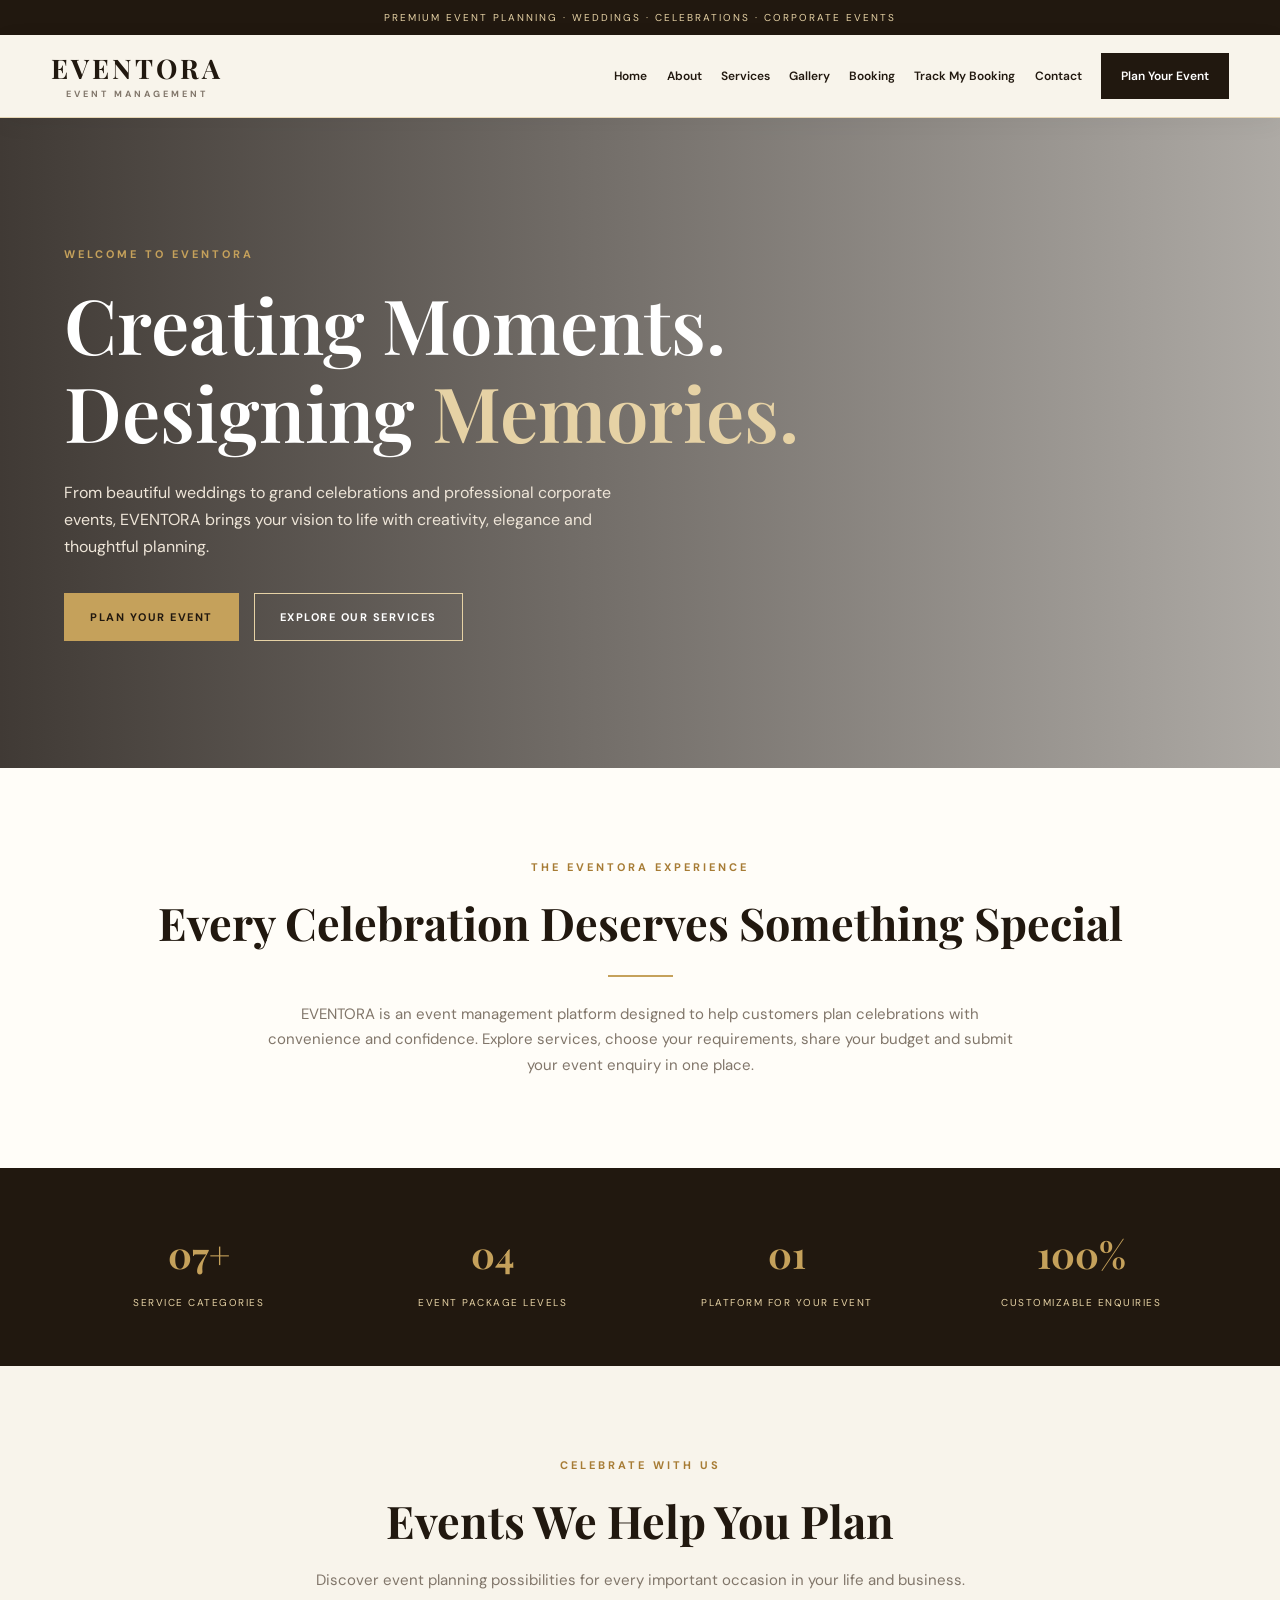
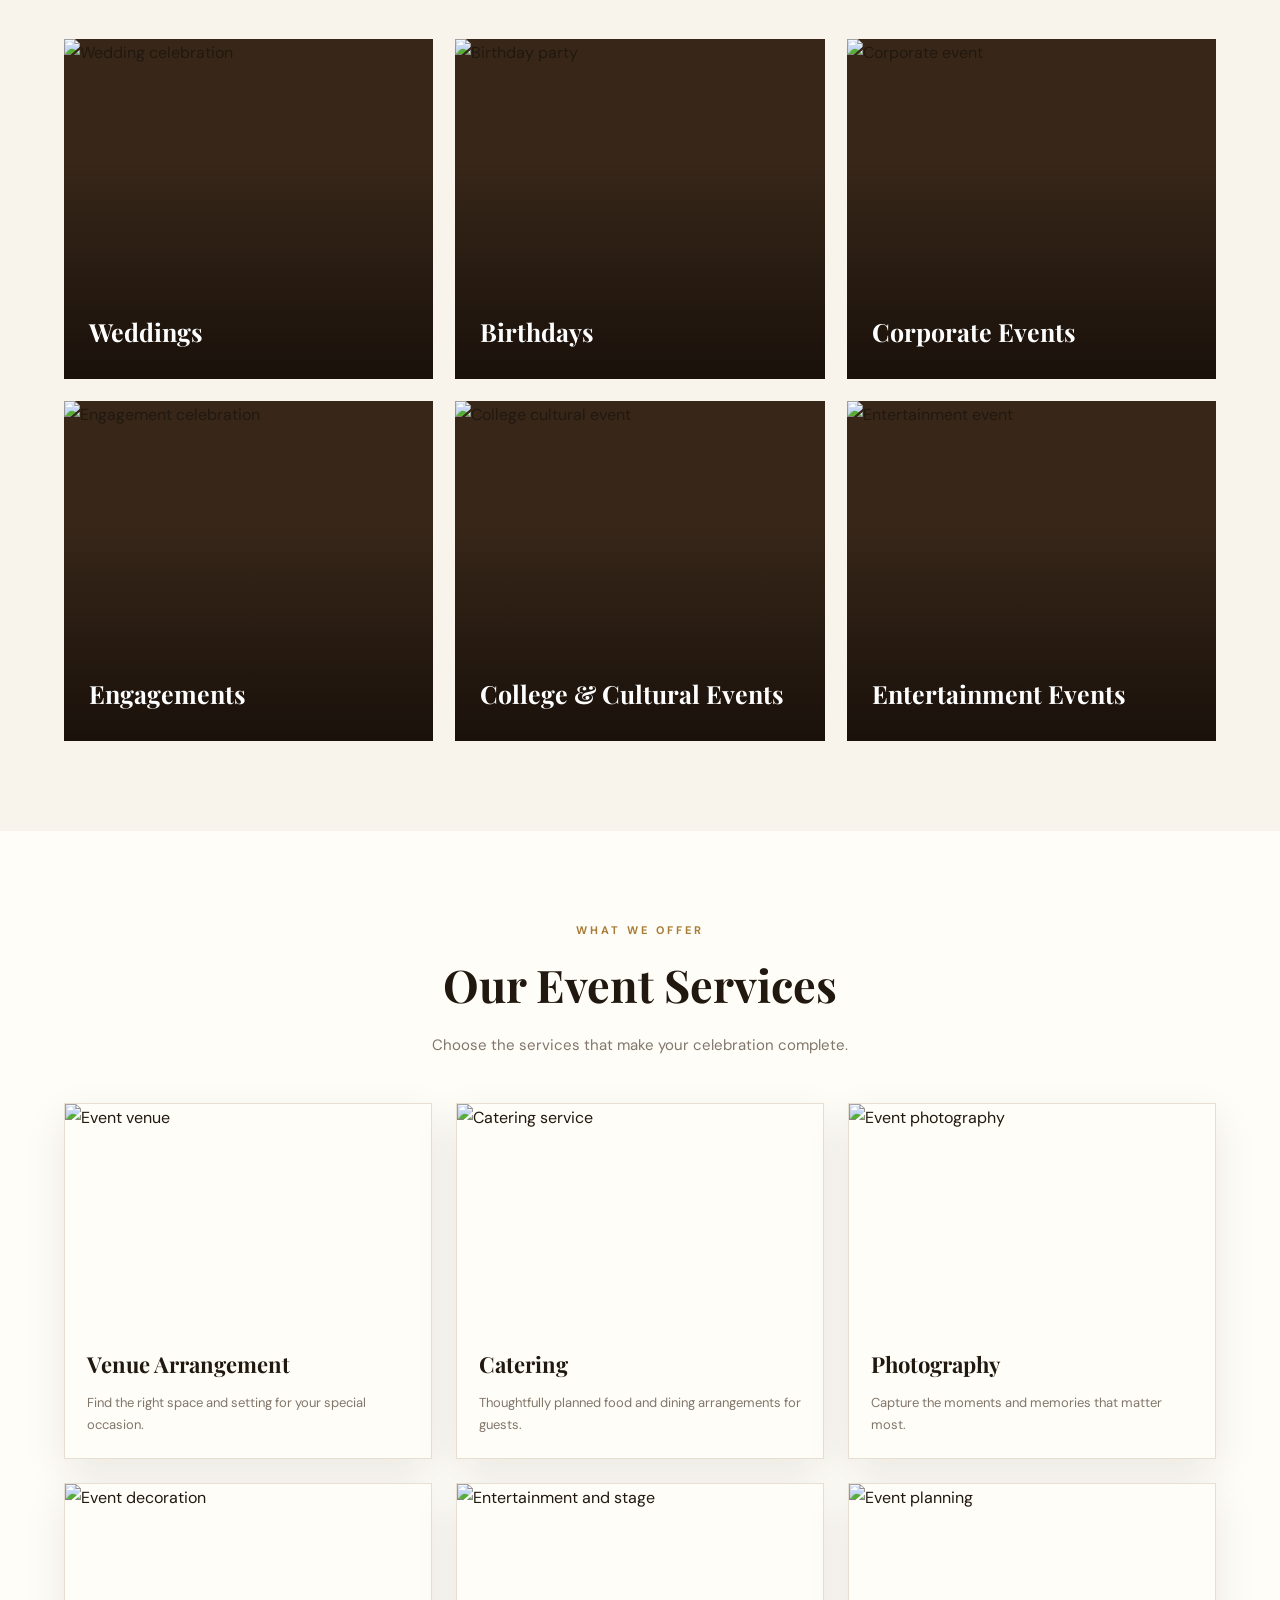
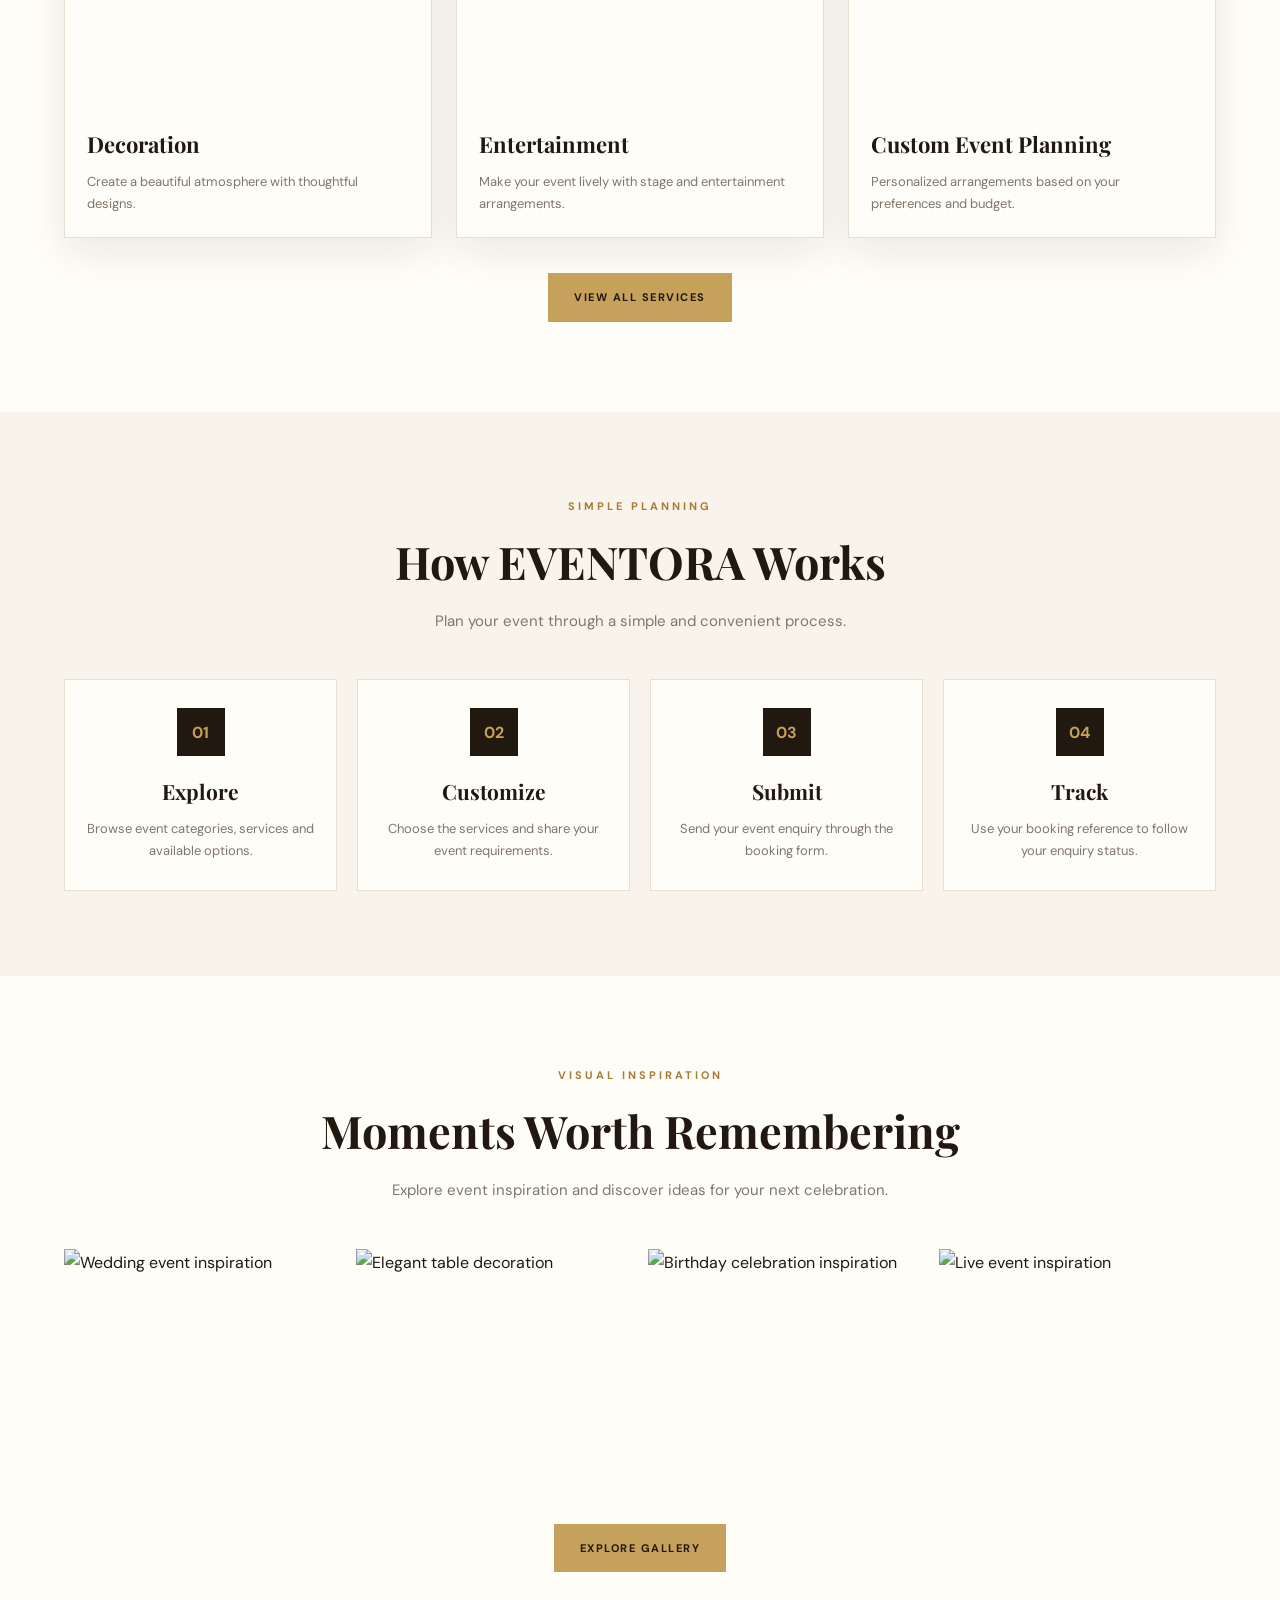
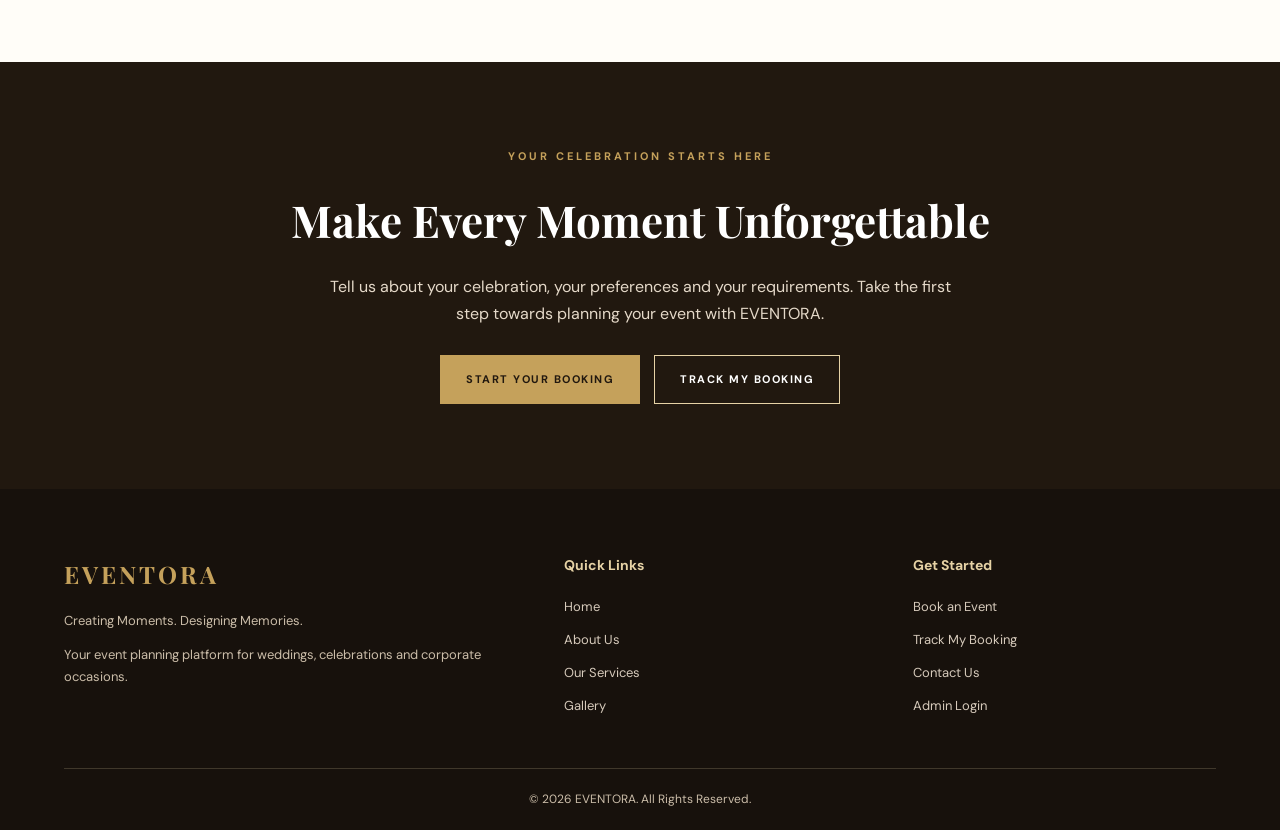
==== commit 4f857521: "Update print statement from 'Hello' to 'Goodbye'" ====
--- a/index.html
+++ b/index.html
@@ -4,42 +4,32 @@
 <head>
   <meta charset="UTF-8">
   <meta name="viewport" content="width=device-width, initial-scale=1.0">
-
-  <title>EVENTORA | Premium Event Management in Bengaluru</title>
-
-  <meta name="description" content="EVENTORA creates unforgettable weddings, birthdays, corporate events and celebrations with premium event planning, catering, photography and decoration services in Bengaluru.">
-
-  <meta name="keywords" content="EVENTORA, event management Bengaluru, wedding planner, birthday events, catering, event decoration, photography">
-
-  <meta name="theme-color" content="#21180f">
-
+  <meta name="description" content="EVENTORA - Professional event management for weddings, celebrations and corporate events.">
+  <meta name="theme-color" content="#f8f4eb">
+
+  <title>EVENTORA | Creating Moments. Designing Memories.</title>
+
+  <link rel="icon" href="images/logo.png">
   <link rel="preconnect" href="https://fonts.googleapis.com">
   <link rel="preconnect" href="https://fonts.gstatic.com" crossorigin>
-
   <link href="https://fonts.googleapis.com/css2?family=DM+Sans:wght@400;500;600;700&family=Playfair+Display:wght@500;600;700&display=swap" rel="stylesheet">
 
-  <!-- Existing project stylesheets -->
-  <link rel="stylesheet" href="css/style.css">
-  <link rel="stylesheet" href="css/responsive.css">
-
   <style>
-    /* =================================
-       EVENTORA ROYAL HOMEPAGE
-       Page-specific styles
-    ================================= */
-
     :root {
-      --royal-dark: #21180f;
+      --royal-ink: #21180f;
       --royal-brown: #382719;
       --royal-gold: #c5a15b;
-      --royal-light-gold: #e6d2a5;
+      --royal-pale-gold: #e6d2a5;
       --royal-cream: #f8f4eb;
       --royal-white: #fffdf8;
-      --royal-text: #40372d;
       --royal-muted: #81766a;
+      --royal-line: #e8dfd0;
+      --royal-shadow: 0 14px 40px rgba(33,24,15,.09);
     }
 
     * {
+      margin: 0;
+      padding: 0;
       box-sizing: border-box;
     }
 
@@ -48,34 +38,35 @@
     }
 
     body {
-      margin: 0;
       font-family: 'DM Sans', sans-serif;
-      background: var(--royal-cream);
-      color: var(--royal-text);
-    }
-
-    .eventora-home a {
+      background: var(--royal-white);
+      color: var(--royal-ink);
+      line-height: 1.7;
+    }
+
+    a {
       text-decoration: none;
     }
 
-    .eventora-home img {
+    img {
       max-width: 100%;
+      display: block;
     }
 
     .royal-container {
-      width: min(1180px, 90%);
+      width: min(1160px, 90%);
       margin: auto;
     }
 
     /* TOP BAR */
 
     .royal-topbar {
-      background: var(--royal-dark);
-      color: var(--royal-light-gold);
-      padding: 9px 5%;
+      background: var(--royal-ink);
+      color: var(--royal-pale-gold);
       text-align: center;
-      font-size: 12px;
-      letter-spacing: 1px;
+      padding: 9px 12px;
+      font-size: 10px;
+      letter-spacing: 2px;
     }
 
     /* NAVIGATION */
@@ -84,27 +75,28 @@
       position: sticky;
       top: 0;
       z-index: 1000;
-      background: rgba(248, 244, 235, .97);
-      border-bottom: 1px solid rgba(197, 161, 91, .35);
-      backdrop-filter: blur(12px);
+      background: rgba(248,244,235,.97);
+      border-bottom: 1px solid rgba(197,161,91,.38);
+      box-shadow: 0 5px 24px rgba(33,24,15,.045);
     }
 
     .royal-nav {
-      width: min(1280px, 92%);
+      width: min(1200px, 92%);
       min-height: 82px;
       margin: auto;
       display: flex;
+      align-items: center;
       justify-content: space-between;
-      align-items: center;
-      gap: 25px;
+      gap: 20px;
     }
 
     .royal-logo {
-      color: var(--royal-dark);
+      color: var(--royal-ink);
       font-family: 'Playfair Display', serif;
-      font-size: 29px;
+      font-size: 27px;
       font-weight: 700;
       letter-spacing: 3px;
+      line-height: 1.2;
       white-space: nowrap;
     }
 
@@ -113,51 +105,70 @@
       font-family: 'DM Sans', sans-serif;
       font-size: 9px;
       letter-spacing: 3px;
-      color: var(--royal-gold);
       text-align: center;
-      margin-top: 2px;
+      color: var(--royal-muted);
+      margin-top: 4px;
+    }
+
+    .royal-menu-button {
+      display: none;
+      background: transparent;
+      border: 1px solid var(--royal-line);
+      border-radius: 4px;
+      color: var(--royal-ink);
+      font-size: 23px;
+      width: 44px;
+      height: 42px;
+      cursor: pointer;
     }
 
     .royal-nav-links {
       display: flex;
       align-items: center;
-      gap: 25px;
+      justify-content: flex-end;
+      gap: clamp(12px, 1.5vw, 22px);
     }
 
     .royal-nav-links a {
-      color: var(--royal-dark);
-      font-size: 13px;
+      color: var(--royal-ink);
+      font-size: 12px;
       font-weight: 600;
-      transition: color .2s;
-    }
-
-    .royal-nav-links a:hover,
-    .royal-nav-links a.active {
-      color: #a77c35;
+      white-space: nowrap;
+      position: relative;
+      transition: .25s;
+    }
+
+    .royal-nav-links a:not(.royal-nav-cta)::after {
+      content: '';
+      position: absolute;
+      left: 0;
+      bottom: -6px;
+      width: 0;
+      height: 2px;
+      background: var(--royal-gold);
+      transition: .25s;
+    }
+
+    .royal-nav-links a:hover {
+      color: #9b7335;
+    }
+
+    .royal-nav-links a:hover::after {
+      width: 100%;
     }
 
     .royal-nav-links .royal-nav-cta {
-      background: var(--royal-dark);
-      color: var(--royal-light-gold);
-      padding: 12px 20px;
-      border: 1px solid var(--royal-gold);
-      border-radius: 3px;
+      background: var(--royal-ink);
+      color: white;
+      padding: 12px 19px;
+      border: 1px solid var(--royal-ink);
+      transition: .25s;
     }
 
     .royal-nav-links .royal-nav-cta:hover {
       background: var(--royal-gold);
-      color: var(--royal-dark);
-    }
-
-    .royal-menu-button {
-      display: none;
-      background: transparent;
-      border: 1px solid var(--royal-gold);
-      color: var(--royal-dark);
-      padding: 9px 12px;
-      border-radius: 3px;
-      font-size: 21px;
-      cursor: pointer;
+      border-color: var(--royal-gold);
+      color: var(--royal-ink);
     }
 
     /* HERO */
@@ -166,119 +177,100 @@
       min-height: 650px;
       display: flex;
       align-items: center;
-      position: relative;
-      overflow: hidden;
       background:
-        linear-gradient(90deg,
-          rgba(25, 17, 11, .92) 0%,
-          rgba(25, 17, 11, .72) 48%,
-          rgba(25, 17, 11, .2) 100%),
-        url("https://images.unsplash.com/photo-1519167758481-83f550bb49b3?auto=format&fit=crop&w=2000&q=90")
-        center/cover no-repeat;
+        linear-gradient(90deg, rgba(22,15,10,.82), rgba(22,15,10,.35)),
+        url('https://images.unsplash.com/photo-1519741497674-611481863552?auto=format&fit=crop&w=2000&q=90') center/cover no-repeat;
+      color: white;
     }
 
     .royal-hero-content {
-      width: min(1180px, 90%);
+      width: min(1160px, 90%);
       margin: auto;
-      padding: 100px 0;
-      color: white;
-    }
-
-    .royal-eyebrow {
-      color: var(--royal-light-gold);
-      font-size: 12px;
+      padding: 90px 0;
+    }
+
+    .royal-eyebrow,
+    .royal-section-label {
+      color: var(--royal-gold);
+      font-size: 11px;
       font-weight: 700;
-      letter-spacing: 4px;
+      letter-spacing: 3px;
       text-transform: uppercase;
+      margin-bottom: 17px;
     }
 
     .royal-hero h1 {
-      max-width: 760px;
       font-family: 'Playfair Display', serif;
-      font-size: clamp(43px, 7vw, 78px);
+      font-size: clamp(42px, 6vw, 76px);
+      line-height: 1.15;
       font-weight: 600;
-      line-height: 1.12;
-      margin: 24px 0;
+      max-width: 750px;
     }
 
     .royal-hero h1 span {
-      color: var(--royal-light-gold);
+      color: var(--royal-pale-gold);
     }
 
     .royal-hero p {
-      max-width: 590px;
-      color: #eee5d7;
+      max-width: 600px;
+      color: #eee5d8;
+      margin: 24px 0 32px;
       font-size: 16px;
-      line-height: 1.9;
     }
 
     .royal-hero-actions {
       display: flex;
       flex-wrap: wrap;
       gap: 15px;
-      margin-top: 35px;
     }
 
     .royal-button {
       display: inline-block;
-      padding: 15px 27px;
-      font-size: 13px;
+      padding: 14px 25px;
+      font-size: 11px;
       font-weight: 700;
-      letter-spacing: .5px;
+      letter-spacing: 1.5px;
       transition: .25s;
-      border: 1px solid var(--royal-gold);
-      border-radius: 3px;
+      text-align: center;
     }
 
     .royal-button-primary {
       background: var(--royal-gold);
-      color: var(--royal-dark);
+      border: 1px solid var(--royal-gold);
+      color: var(--royal-ink);
     }
 
     .royal-button-primary:hover {
-      background: var(--royal-light-gold);
+      background: var(--royal-pale-gold);
+      border-color: var(--royal-pale-gold);
     }
 
     .royal-button-outline {
+      border: 1px solid var(--royal-pale-gold);
       color: white;
-      background: transparent;
     }
 
     .royal-button-outline:hover {
       background: white;
-      color: var(--royal-dark);
-    }
-
-    /* INTRODUCTION */
+      color: var(--royal-ink);
+    }
+
+    /* INTRO */
 
     .royal-intro {
-      padding: 95px 0;
+      padding: 90px 0;
       text-align: center;
-      background: var(--royal-cream);
-    }
-
-    .royal-section-label {
-      color: #a27b3e;
-      font-size: 11px;
-      font-weight: 700;
-      letter-spacing: 3px;
-      text-transform: uppercase;
+    }
+
+    .royal-intro .royal-section-label {
+      color: #a77c35;
     }
 
     .royal-section-title {
       font-family: 'Playfair Display', serif;
-      font-size: clamp(32px, 4vw, 48px);
-      color: var(--royal-dark);
-      font-weight: 600;
-      margin: 15px 0;
-    }
-
-    .royal-section-description {
-      max-width: 720px;
-      margin: 0 auto;
-      color: var(--royal-muted);
-      font-size: 15px;
-      line-height: 1.9;
+      font-size: clamp(30px, 4vw, 45px);
+      line-height: 1.25;
+      margin-bottom: 20px;
     }
 
     .royal-divider {
@@ -288,39 +280,45 @@
       margin: 25px auto;
     }
 
+    .royal-section-description {
+      max-width: 760px;
+      margin: auto;
+      color: var(--royal-muted);
+      font-size: 15px;
+    }
+
     /* STATISTICS */
 
     .royal-stats {
-      background: var(--royal-dark);
-      padding: 45px 0;
+      background: var(--royal-ink);
+      padding: 55px 0;
     }
 
     .royal-stats-grid {
       display: grid;
       grid-template-columns: repeat(4, 1fr);
-      gap: 20px;
+      gap: 25px;
       text-align: center;
     }
 
     .royal-stat h3 {
-      color: var(--royal-light-gold);
+      color: var(--royal-gold);
       font-family: 'Playfair Display', serif;
-      font-size: 34px;
-      margin: 0 0 8px;
+      font-size: 37px;
     }
 
     .royal-stat p {
-      color: #e3d8c5;
-      font-size: 12px;
-      letter-spacing: 1px;
-      margin: 0;
+      color: #e6d2a5;
+      font-size: 10px;
+      letter-spacing: 1.5px;
+      margin-top: 8px;
     }
 
     /* EVENT CATEGORIES */
 
     .royal-categories {
       padding: 90px 0;
-      background: var(--royal-white);
+      background: var(--royal-cream);
     }
 
     .royal-heading-center {
@@ -328,18 +326,21 @@
       margin-bottom: 45px;
     }
 
+    .royal-heading-center .royal-section-label {
+      color: #a77c35;
+    }
+
     .royal-category-grid {
       display: grid;
       grid-template-columns: repeat(3, 1fr);
-      gap: 24px;
+      gap: 22px;
     }
 
     .royal-category-card {
       position: relative;
-      height: 330px;
+      height: 340px;
       overflow: hidden;
-      border-radius: 5px;
-      background: var(--royal-dark);
+      background: var(--royal-brown);
     }
 
     .royal-category-card img {
@@ -350,302 +351,232 @@
     }
 
     .royal-category-card:hover img {
-      transform: scale(1.08);
-    }
-
-    .royal-category-overlay {
+      transform: scale(1.07);
+    }
+
+    .royal-category-card::after {
+      content: '';
       position: absolute;
       inset: 0;
-      display: flex;
-      flex-direction: column;
-      justify-content: end;
-      padding: 25px;
-      background: linear-gradient(transparent 20%, rgba(24, 16, 10, .88));
-    }
-
-    .royal-category-overlay h3 {
+      background: linear-gradient(transparent 35%, rgba(20,13,8,.85));
+    }
+
+    .royal-category-card h3 {
+      position: absolute;
+      z-index: 1;
+      bottom: 25px;
+      left: 25px;
+      right: 15px;
       color: white;
       font-family: 'Playfair Display', serif;
       font-size: 25px;
-      margin: 0 0 8px;
-    }
-
-    .royal-category-overlay p {
-      color: #eadfcf;
+    }
+
+    /* SERVICES */
+
+    .royal-services {
+      padding: 90px 0;
+    }
+
+    .royal-service-grid {
+      display: grid;
+      grid-template-columns: repeat(3, 1fr);
+      gap: 24px;
+    }
+
+    .royal-service-card {
+      background: var(--royal-white);
+      border: 1px solid var(--royal-line);
+      box-shadow: var(--royal-shadow);
+      overflow: hidden;
+      transition: transform .3s;
+    }
+
+    .royal-service-card:hover {
+      transform: translateY(-6px);
+    }
+
+    .royal-service-card img {
+      width: 100%;
+      height: 220px;
+      object-fit: cover;
+    }
+
+    .royal-service-card div {
+      padding: 22px;
+    }
+
+    .royal-service-card h3 {
+      font-family: 'Playfair Display', serif;
+      font-size: 22px;
+      margin-bottom: 8px;
+    }
+
+    .royal-service-card p {
+      color: var(--royal-muted);
       font-size: 13px;
-      margin: 0;
-    }
-
-    /* SERVICES */
-
-    .royal-services {
-      padding: 95px 0;
+    }
+
+    /* PROCESS */
+
+    .royal-process {
+      padding: 85px 0;
       background: var(--royal-cream);
     }
 
-    .royal-service-grid {
+    .royal-process-grid {
       display: grid;
       grid-template-columns: repeat(4, 1fr);
       gap: 20px;
     }
 
-    .royal-service-card {
-      background: white;
-      border: 1px solid #e8dfd0;
-      border-radius: 5px;
-      overflow: hidden;
-      transition: .25s;
-    }
-
-    .royal-service-card:hover {
-      transform: translateY(-6px);
-      box-shadow: 0 12px 30px rgba(47, 33, 19, .1);
-    }
-
-    .royal-service-card img {
-      width: 100%;
-      height: 190px;
-      object-fit: cover;
-      display: block;
-    }
-
-    .royal-service-card-content {
-      padding: 20px;
-    }
-
-    .royal-service-card h3 {
-      font-family: 'Playfair Display', serif;
-      color: var(--royal-dark);
-      font-size: 20px;
-      margin: 0 0 10px;
-    }
-
-    .royal-service-card p {
-      color: var(--royal-muted);
-      font-size: 12px;
-      line-height: 1.8;
-      min-height: 45px;
-    }
-
-    .royal-service-card a {
-      display: inline-block;
-      margin-top: 8px;
-      color: #987035;
-      font-size: 12px;
+    .royal-process-card {
+      padding: 28px 22px;
+      background: var(--royal-white);
+      border: 1px solid var(--royal-line);
+      text-align: center;
+    }
+
+    .royal-process-icon {
+      width: 48px;
+      height: 48px;
+      margin: 0 auto 18px;
+      display: grid;
+      place-items: center;
+      background: var(--royal-ink);
+      color: var(--royal-gold);
       font-weight: 700;
     }
 
-    /* WHY EVENTORA */
-
-    .royal-why {
-      background: var(--royal-dark);
-      padding: 95px 0;
-      color: white;
-    }
-
-    .royal-why .royal-section-title {
-      color: white;
-    }
-
-    .royal-why .royal-section-description {
-      color: #d6cabb;
-    }
-
-    .royal-why-grid {
-      display: grid;
-      grid-template-columns: repeat(3, 1fr);
-      gap: 22px;
-      margin-top: 45px;
-    }
-
-    .royal-why-card {
-      border: 1px solid rgba(197, 161, 91, .45);
-      padding: 30px;
-      border-radius: 4px;
-    }
-
-    .royal-why-number {
-      font-family: 'Playfair Display', serif;
-      color: var(--royal-gold);
-      font-size: 32px;
-    }
-
-    .royal-why-card h3 {
-      color: var(--royal-light-gold);
+    .royal-process-card h3 {
       font-family: 'Playfair Display', serif;
       font-size: 21px;
-    }
-
-    .royal-why-card p {
-      color: #d7cbbb;
+      margin-bottom: 8px;
+    }
+
+    .royal-process-card p {
       font-size: 13px;
-      line-height: 1.9;
-    }
-
-    /* HOW IT WORKS */
-
-    .royal-process {
-      padding: 95px 0;
-      background: var(--royal-white);
-    }
-
-    .royal-process-grid {
-      display: grid;
-      grid-template-columns: repeat(4, 1fr);
-      gap: 22px;
-      margin-top: 45px;
-    }
-
-    .royal-process-card {
-      text-align: center;
-      padding: 25px 15px;
-    }
-
-    .royal-process-icon {
-      width: 58px;
-      height: 58px;
-      border: 1px solid var(--royal-gold);
-      border-radius: 50%;
-      display: grid;
-      place-items: center;
-      margin: auto;
-      color: #987035;
-      font-family: 'Playfair Display', serif;
-      font-size: 23px;
-    }
-
-    .royal-process-card h3 {
-      font-family: 'Playfair Display', serif;
-      color: var(--royal-dark);
-      font-size: 19px;
-    }
-
-    .royal-process-card p {
       color: var(--royal-muted);
-      font-size: 12px;
-      line-height: 1.8;
-    }
-
-    /* GALLERY PREVIEW */
+    }
+
+    /* GALLERY */
 
     .royal-gallery {
       padding: 90px 0;
-      background: #eee6d8;
     }
 
     .royal-gallery-grid {
       display: grid;
       grid-template-columns: repeat(4, 1fr);
-      gap: 12px;
-      margin-top: 40px;
+      gap: 15px;
     }
 
     .royal-gallery-grid img {
       width: 100%;
-      height: 220px;
+      height: 240px;
       object-fit: cover;
-      border-radius: 3px;
-    }
-
-    /* CTA */
+    }
+
+    /* FINAL CTA */
 
     .royal-cta {
-      padding: 90px 20px;
+      padding: 85px 20px;
+      background: var(--royal-ink);
+      color: white;
       text-align: center;
-      background:
-        linear-gradient(rgba(28, 19, 12, .88), rgba(28, 19, 12, .88)),
-        url("https://images.unsplash.com/photo-1507504031003-b417219a0fda?auto=format&fit=crop&w=1800&q=85")
-        center/cover;
-      color: white;
     }
 
     .royal-cta h2 {
       font-family: 'Playfair Display', serif;
-      font-size: clamp(32px, 5vw, 48px);
-      color: var(--royal-light-gold);
+      font-size: clamp(30px, 4vw, 44px);
+      margin-bottom: 15px;
     }
 
     .royal-cta p {
-      color: #eee3d2;
       max-width: 650px;
-      margin: 15px auto 30px;
-      line-height: 1.8;
+      margin: 0 auto 28px;
+      color: #e5d9c9;
+    }
+
+    .royal-cta-actions {
+      display: flex;
+      justify-content: center;
+      flex-wrap: wrap;
+      gap: 14px;
     }
 
     /* FOOTER */
 
     .royal-footer {
-      background: #17110b;
-      color: #e7ddce;
+      background: #17110c;
+      color: white;
       padding: 65px 0 20px;
     }
 
     .royal-footer-grid {
       display: grid;
-      grid-template-columns: 2fr 1fr 1fr;
+      grid-template-columns: 1.5fr 1fr 1fr;
       gap: 45px;
     }
 
     .royal-footer h2 {
       font-family: 'Playfair Display', serif;
-      color: var(--royal-light-gold);
+      color: var(--royal-gold);
       letter-spacing: 3px;
+      margin-bottom: 15px;
     }
 
     .royal-footer h3 {
-      color: var(--royal-light-gold);
+      color: var(--royal-pale-gold);
       font-size: 14px;
-    }
-
-    .royal-footer p,
-    .royal-footer a {
-      color: #c8bcaa;
+      margin-bottom: 18px;
+    }
+
+    .royal-footer p {
+      color: #cbbda9;
+      font-size: 13px;
+      margin-bottom: 12px;
+    }
+
+    .royal-footer-grid a {
+      display: block;
+      color: #d6cabb;
+      font-size: 13px;
+      margin-bottom: 11px;
+      transition: .2s;
+    }
+
+    .royal-footer-grid a:hover {
+      color: var(--royal-gold);
+      padding-left: 4px;
+    }
+
+    .royal-footer-bottom {
+      border-top: 1px solid rgba(230,210,165,.2);
+      margin-top: 40px;
+      padding-top: 20px;
+      color: #cbbda9;
       font-size: 12px;
-      line-height: 2;
-    }
-
-    .royal-footer a {
-      display: block;
-    }
-
-    .royal-footer a:hover {
-      color: var(--royal-gold);
-    }
-
-    .royal-footer-bottom {
-      border-top: 1px solid rgba(197, 161, 91, .3);
-      margin-top: 45px;
-      padding-top: 20px;
       text-align: center;
-      color: #b9ad9d;
-      font-size: 11px;
-    }
-
-    /* RESPONSIVE DESIGN */
-
-    @media(max-width: 1000px) {
+    }
+
+    /* RESPONSIVE */
+
+    @media(max-width: 1050px) {
       .royal-nav-links {
-        gap: 14px;
+        gap: 11px;
       }
 
       .royal-nav-links a {
-        font-size: 12px;
-      }
-
-      .royal-service-grid {
-        grid-template-columns: repeat(2, 1fr);
-      }
-
-      .royal-gallery-grid {
-        grid-template-columns: repeat(2, 1fr);
-      }
-    }
-
-    @media(max-width: 760px) {
-      .royal-nav {
-        min-height: 72px;
-      }
-
+        font-size: 11px;
+      }
+
+      .royal-nav-links .royal-nav-cta {
+        padding: 10px 12px;
+      }
+    }
+
+    @media(max-width: 850px) {
       .royal-menu-button {
         display: block;
       }
@@ -653,10 +584,10 @@
       .royal-nav-links {
         display: none;
         position: absolute;
-        top: 72px;
+        top: 82px;
         left: 0;
         right: 0;
-        padding: 20px 5%;
+        padding: 18px 5%;
         background: var(--royal-cream);
         border-bottom: 1px solid var(--royal-gold);
         flex-direction: column;
@@ -669,8 +600,13 @@
       }
 
       .royal-nav-links a {
-        padding: 13px 5px;
-        border-bottom: 1px solid #e7ddce;
+        padding: 12px 5px;
+        border-bottom: 1px solid var(--royal-line);
+        font-size: 13px;
+      }
+
+      .royal-nav-links a::after {
+        display: none;
       }
 
       .royal-nav-links .royal-nav-cta {
@@ -678,12 +614,13 @@
         margin-top: 12px;
       }
 
-      .royal-hero {
-        min-height: 580px;
-      }
-
-      .royal-hero-content {
-        padding: 75px 0;
+      .royal-category-grid,
+      .royal-service-grid {
+        grid-template-columns: repeat(2, 1fr);
+      }
+
+      .royal-process-grid {
+        grid-template-columns: repeat(2, 1fr);
       }
 
       .royal-stats-grid {
@@ -691,15 +628,6 @@
         row-gap: 35px;
       }
 
-      .royal-category-grid,
-      .royal-why-grid {
-        grid-template-columns: repeat(2, 1fr);
-      }
-
-      .royal-process-grid {
-        grid-template-columns: repeat(2, 1fr);
-      }
-
       .royal-footer-grid {
         grid-template-columns: 1fr 1fr;
       }
@@ -709,10 +637,9 @@
       }
     }
 
-    @media(max-width: 480px) {
+    @media(max-width: 550px) {
       .royal-category-grid,
       .royal-service-grid,
-      .royal-why-grid,
       .royal-process-grid,
       .royal-gallery-grid,
       .royal-footer-grid {
@@ -727,21 +654,30 @@
         height: 280px;
       }
 
-      .royal-service-card img {
-        height: 220px;
+      .royal-hero {
+        min-height: 580px;
+      }
+
+      .royal-hero-content {
+        padding: 65px 0;
+      }
+
+      .royal-hero-actions,
+      .royal-cta-actions {
+        flex-direction: column;
+      }
+
+      .royal-button {
+        width: 100%;
       }
 
       .royal-gallery-grid img {
-        height: 240px;
-      }
-
-      .royal-hero-actions {
-        flex-direction: column;
-        align-items: flex-start;
-      }
-
-      .royal-button {
-        text-align: center;
+        height: 250px;
+      }
+
+      .royal-topbar {
+        font-size: 8px;
+        letter-spacing: 1px;
       }
     }
 
@@ -750,9 +686,7 @@
         scroll-behavior: auto;
       }
 
-      *,
-      *::before,
-      *::after {
+      *, *::before, *::after {
         transition-duration: .01ms !important;
         animation-duration: .01ms !important;
       }
@@ -786,11 +720,12 @@
       </button>
 
       <div class="royal-nav-links" id="royalNavigation">
-        <a href="index.html" class="active">Home</a>
+        <a href="index.html">Home</a>
         <a href="about.html">About</a>
         <a href="services.html">Services</a>
         <a href="gallery.html">Gallery</a>
         <a href="booking.html">Booking</a>
+        <a href="track-booking.html">Track My Booking</a>
         <a href="contact.html">Contact</a>
         <a href="booking.html" class="royal-nav-cta">Plan Your Event</a>
       </div>
@@ -897,78 +832,37 @@
         <div class="royal-category-grid">
 
           <article class="royal-category-card">
-            <img
-              src="https://images.unsplash.com/photo-1519741497674-611481863552?auto=format&fit=crop&w=900&q=85"
-              alt="Elegant wedding celebration"
-              loading="lazy">
-
-            <div class="royal-category-overlay">
-              <h3>Weddings</h3>
-              <p>Make your special day unforgettable.</p>
-            </div>
+            <img src="https://images.unsplash.com/photo-1519741497674-611481863552?auto=format&fit=crop&w=800&q=80" alt="Wedding celebration" loading="lazy">
+            <h3>Weddings</h3>
           </article>
 
           <article class="royal-category-card">
-            <img
-              src="https://images.unsplash.com/photo-1530103862676-de8c9debad1d?auto=format&fit=crop&w=900&q=85"
-              alt="Birthday party celebration"
-              loading="lazy">
-
-            <div class="royal-category-overlay">
-              <h3>Birthdays</h3>
-              <p>Celebrate another beautiful milestone.</p>
-            </div>
+            <img src="https://images.unsplash.com/photo-1530103862676-de8c9debad1d?auto=format&fit=crop&w=800&q=80" alt="Birthday party" loading="lazy">
+            <h3>Birthdays</h3>
           </article>
 
           <article class="royal-category-card">
-            <img
-              src="https://images.unsplash.com/photo-1511578314322-379afb476865?auto=format&fit=crop&w=900&q=85"
-              alt="Professional corporate event"
-              loading="lazy">
-
-            <div class="royal-category-overlay">
-              <h3>Corporate Events</h3>
-              <p>Professional experiences with a lasting impact.</p>
-            </div>
+            <img src="https://images.unsplash.com/photo-1511578314322-379afb476865?auto=format&fit=crop&w=800&q=80" alt="Corporate event" loading="lazy">
+            <h3>Corporate Events</h3>
           </article>
 
           <article class="royal-category-card">
-            <img
-              src="https://images.unsplash.com/photo-1464366400600-7168b8af9bc3?auto=format&fit=crop&w=900&q=85"
-              alt="Engagement celebration"
-              loading="lazy">
-
-            <div class="royal-category-overlay">
-              <h3>Engagements</h3>
-              <p>Celebrate the beginning of a new journey.</p>
-            </div>
+            <img src="https://images.unsplash.com/photo-1464366400600-7168b8af9bc3?auto=format&fit=crop&w=800&q=80" alt="Engagement celebration" loading="lazy">
+            <h3>Engagements</h3>
           </article>
 
           <article class="royal-category-card">
-            <img
-              src="https://images.unsplash.com/photo-1492684223066-81342ee5ff30?auto=format&fit=crop&w=900&q=85"
-              alt="Party event celebration"
-              loading="lazy">
-
-            <div class="royal-category-overlay">
-              <h3>Parties</h3>
-              <p>Bring people together for great moments.</p>
-            </div>
+            <img src="https://images.unsplash.com/photo-1492684223066-81342ee5ff30?auto=format&fit=crop&w=800&q=80" alt="College cultural event" loading="lazy">
+            <h3>College & Cultural Events</h3>
           </article>
 
           <article class="royal-category-card">
-            <img
-              src="https://images.unsplash.com/photo-1507504031003-b417219a0fda?auto=format&fit=crop&w=900&q=85"
-              alt="Special occasion event decoration"
-              loading="lazy">
-
-            <div class="royal-category-overlay">
-              <h3>Special Occasions</h3>
-              <p>Personalized celebrations for your big moments.</p>
-            </div>
-          </article>
-
-        </div>
+            <img src="https://images.unsplash.com/photo-1470229722913-7c0e2dbbafd3?auto=format&fit=crop&w=800&q=80" alt="Entertainment event" loading="lazy">
+            <h3>Entertainment Events</h3>
+          </article>
+
+        </div>
+
       </div>
     </section>
 
@@ -978,114 +872,65 @@
 
         <div class="royal-heading-center">
           <div class="royal-section-label">What We Offer</div>
-          <h2 class="royal-section-title">Our Premium Services</h2>
+          <h2 class="royal-section-title">Our Event Services</h2>
           <p class="royal-section-description">
-            Explore the services that help bring your event together.
-            Select what you need and customize your enquiry.
+            Choose the services that make your celebration complete.
           </p>
         </div>
 
         <div class="royal-service-grid">
 
           <article class="royal-service-card">
-            <img
-              src="https://images.unsplash.com/photo-1555939594-58d7cb561ad1?auto=format&fit=crop&w=700&q=80"
-              alt="Professional catering and food presentation"
-              loading="lazy">
-            <div class="royal-service-card-content">
+            <img src="https://images.unsplash.com/photo-1519167758481-83f550bb49b3?auto=format&fit=crop&w=800&q=80" alt="Event venue" loading="lazy">
+            <div>
+              <h3>Venue Arrangement</h3>
+              <p>Find the right space and setting for your special occasion.</p>
+            </div>
+          </article>
+
+          <article class="royal-service-card">
+            <img src="https://images.unsplash.com/photo-1555244162-803834f70033?auto=format&fit=crop&w=800&q=80" alt="Catering service" loading="lazy">
+            <div>
               <h3>Catering</h3>
-              <p>Food menus, buffet arrangements, live counters and desserts.</p>
-              <a href="services.html#catering">Explore Catering →</a>
+              <p>Thoughtfully planned food and dining arrangements for guests.</p>
             </div>
           </article>
 
           <article class="royal-service-card">
-            <img
-              src="https://images.unsplash.com/photo-1519741497674-611481863552?auto=format&fit=crop&w=700&q=80"
-              alt="Wedding photography"
-              loading="lazy">
-            <div class="royal-service-card-content">
+            <img src="https://images.unsplash.com/photo-1516035069371-29a1b244cc32?auto=format&fit=crop&w=800&q=80" alt="Event photography" loading="lazy">
+            <div>
               <h3>Photography</h3>
-              <p>Wedding, candid, couple and family photography.</p>
-              <a href="services.html#photography">Explore Photography →</a>
+              <p>Capture the moments and memories that matter most.</p>
             </div>
           </article>
 
           <article class="royal-service-card">
-            <img
-              src="https://images.unsplash.com/photo-1492619375914-88005aa9e8fb?auto=format&fit=crop&w=700&q=80"
-              alt="Professional videography equipment"
-              loading="lazy">
-            <div class="royal-service-card-content">
-              <h3>Videography</h3>
-              <p>Cinematic films, event highlights and video coverage.</p>
-              <a href="services.html#videography">Explore Videography →</a>
+            <img src="https://images.unsplash.com/photo-1478146896981-b80fe463b330?auto=format&fit=crop&w=800&q=80" alt="Event decoration" loading="lazy">
+            <div>
+              <h3>Decoration</h3>
+              <p>Create a beautiful atmosphere with thoughtful designs.</p>
             </div>
           </article>
 
           <article class="royal-service-card">
-            <img
-              src="https://images.unsplash.com/photo-1519167758481-83f550bb49b3?auto=format&fit=crop&w=700&q=80"
-              alt="Wedding decoration"
-              loading="lazy">
-            <div class="royal-service-card-content">
-              <h3>Decoration</h3>
-              <p>Stage, floral, entrance and theme-based decoration.</p>
-              <a href="services.html#decoration">Explore Decoration →</a>
+            <img src="https://images.unsplash.com/photo-1506157786151-b8491531f063?auto=format&fit=crop&w=800&q=80" alt="Entertainment and stage" loading="lazy">
+            <div>
+              <h3>Entertainment</h3>
+              <p>Make your event lively with stage and entertainment arrangements.</p>
             </div>
           </article>
 
           <article class="royal-service-card">
-            <img
-              src="https://images.unsplash.com/photo-1470229722913-7c0e2dbbafd3?auto=format&fit=crop&w=700&q=80"
-              alt="DJ and entertainment"
-              loading="lazy">
-            <div class="royal-service-card-content">
-              <h3>Entertainment</h3>
-              <p>DJ, live music, dance and event performances.</p>
-              <a href="services.html#entertainment">Explore Entertainment →</a>
+            <img src="https://images.unsplash.com/photo-1523438885200-e635ba2c371e?auto=format&fit=crop&w=800&q=80" alt="Event planning" loading="lazy">
+            <div>
+              <h3>Custom Event Planning</h3>
+              <p>Personalized arrangements based on your preferences and budget.</p>
             </div>
           </article>
 
-          <article class="royal-service-card">
-            <img
-              src="https://images.unsplash.com/photo-1487412720507-e7ab37603c6f?auto=format&fit=crop&w=700&q=80"
-              alt="Professional beauty and makeup"
-              loading="lazy">
-            <div class="royal-service-card-content">
-              <h3>Makeup</h3>
-              <p>Bridal makeup, party makeup and hairstyling.</p>
-              <a href="services.html#makeup">Explore Makeup →</a>
-            </div>
-          </article>
-
-          <article class="royal-service-card">
-            <img
-              src="https://images.unsplash.com/photo-1492144534655-ae79c964c9d7?auto=format&fit=crop&w=700&q=80"
-              alt="Luxury event transportation"
-              loading="lazy">
-            <div class="royal-service-card-content">
-              <h3>Transportation</h3>
-              <p>Luxury cars, guest buses and travel arrangements.</p>
-              <a href="services.html#transportation">Explore Transportation →</a>
-            </div>
-          </article>
-
-          <article class="royal-service-card">
-            <img
-              src="https://images.unsplash.com/photo-1511578314322-379afb476865?auto=format&fit=crop&w=700&q=80"
-              alt="Event venue arrangement"
-              loading="lazy">
-            <div class="royal-service-card-content">
-              <h3>Venue Planning</h3>
-              <p>Explore venue arrangements for your event requirements.</p>
-              <a href="booking.html">Enquire About Venues →</a>
-            </div>
-          </article>
-
-        </div>
-
-        <div class="royal-heading-center" style="margin-top:40px;margin-bottom:0;">
+        </div>
+
+        <div class="royal-heading-center" style="margin-top:35px;margin-bottom:0;">
           <a href="services.html" class="royal-button royal-button-primary">
             VIEW ALL SERVICES
           </a>
@@ -1094,61 +939,15 @@
       </div>
     </section>
 
-    <!-- WHY CHOOSE EVENTORA -->
-    <section class="royal-why">
-      <div class="royal-container">
-
-        <div class="royal-heading-center">
-          <div class="royal-section-label">Why EVENTORA</div>
-          <h2 class="royal-section-title">Planning Made More Convenient</h2>
-          <p class="royal-section-description">
-            A structured way to explore services and communicate your
-            event requirements.
-          </p>
-        </div>
-
-        <div class="royal-why-grid">
-
-          <article class="royal-why-card">
-            <div class="royal-why-number">01</div>
-            <h3>Personalized Planning</h3>
-            <p>
-              Share your event type, preferences and requirements
-              instead of choosing only a fixed arrangement.
-            </p>
-          </article>
-
-          <article class="royal-why-card">
-            <div class="royal-why-number">02</div>
-            <h3>Flexible Choices</h3>
-            <p>
-              Explore different service categories and communicate
-              the services that match your celebration.
-            </p>
-          </article>
-
-          <article class="royal-why-card">
-            <div class="royal-why-number">03</div>
-            <h3>Organized Enquiries</h3>
-            <p>
-              Submit your event details through one booking form
-              for review by the EVENTORA admin team.
-            </p>
-          </article>
-
-        </div>
-      </div>
-    </section>
-
     <!-- HOW IT WORKS -->
     <section class="royal-process">
       <div class="royal-container">
 
         <div class="royal-heading-center">
-          <div class="royal-section-label">Simple Process</div>
+          <div class="royal-section-label">Simple Planning</div>
           <h2 class="royal-section-title">How EVENTORA Works</h2>
           <p class="royal-section-description">
-            Start planning your event through four simple steps.
+            Plan your event through a simple and convenient process.
           </p>
         </div>
 
@@ -1174,8 +973,8 @@
 
           <article class="royal-process-card">
             <div class="royal-process-icon">04</div>
-            <h3>Follow Up</h3>
-            <p>The team can review and manage your enquiry.</p>
+            <h3>Track</h3>
+            <p>Use your booking reference to follow your enquiry status.</p>
           </article>
 
         </div>
@@ -1225,9 +1024,15 @@
           with EVENTORA.
         </p>
 
-        <a href="booking.html" class="royal-button royal-button-primary">
-          START YOUR BOOKING
-        </a>
+        <div class="royal-cta-actions">
+          <a href="booking.html" class="royal-button royal-button-primary">
+            START YOUR BOOKING
+          </a>
+
+          <a href="track-booking.html" class="royal-button royal-button-outline">
+            TRACK MY BOOKING
+          </a>
+        </div>
 
       </div>
     </section>
@@ -1242,9 +1047,7 @@
 
         <div>
           <h2>EVENTORA</h2>
-          <p>
-            Creating Moments. Designing Memories.
-          </p>
+          <p>Creating Moments. Designing Memories.</p>
           <p>
             Your event planning platform for weddings, celebrations
             and corporate occasions.
@@ -1262,6 +1065,7 @@
         <div>
           <h3>Get Started</h3>
           <a href="booking.html">Book an Event</a>
+          <a href="track-booking.html">Track My Booking</a>
           <a href="contact.html">Contact Us</a>
           <a href="admin.html">Admin Login</a>
         </div>
@@ -1276,10 +1080,10 @@
     </div>
   </footer>
 
-  <!-- Existing project JavaScript -->
+  <!-- EXISTING PROJECT JAVASCRIPT -->
   <script src="js/script.js"></script>
 
-  <!-- Homepage navigation and footer year -->
+  <!-- HOMEPAGE NAVIGATION AND FOOTER YEAR -->
   <script>
     (function () {
       const menuButton = document.getElementById("royalMenuButton");
